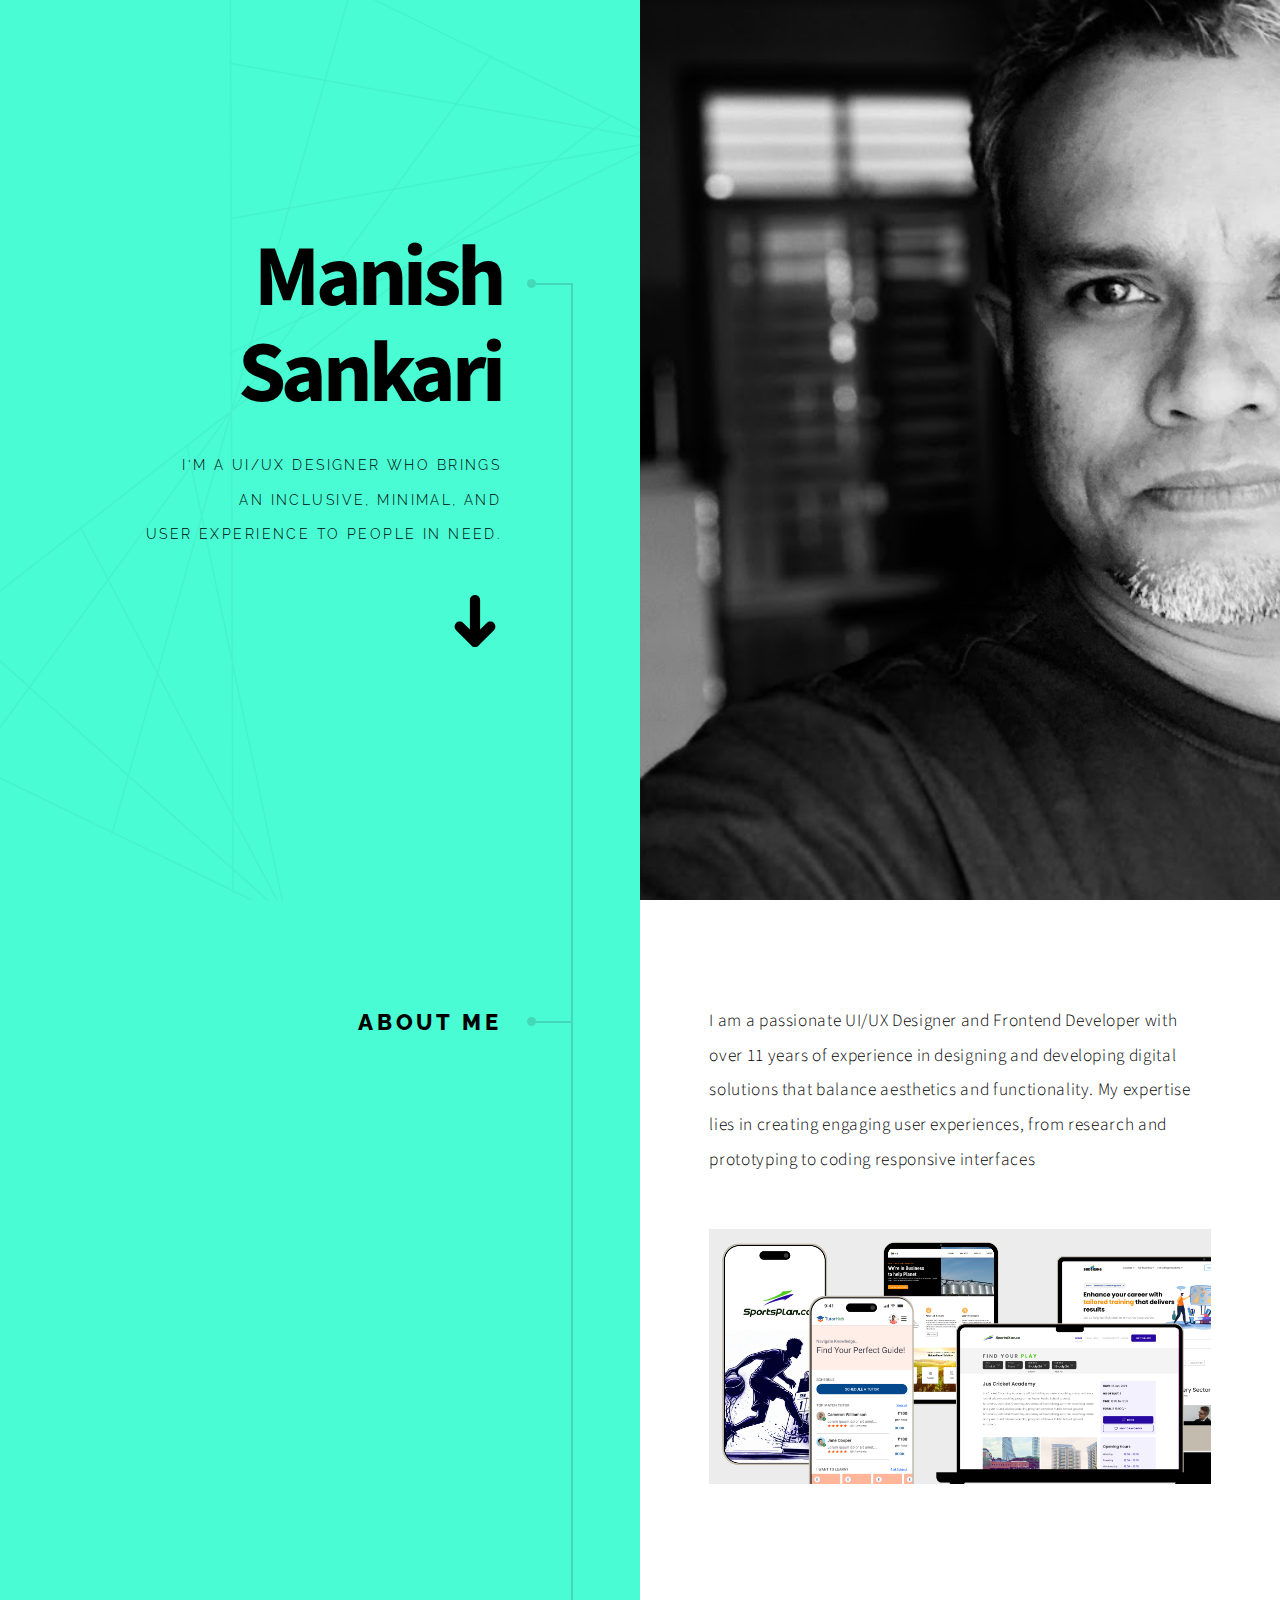
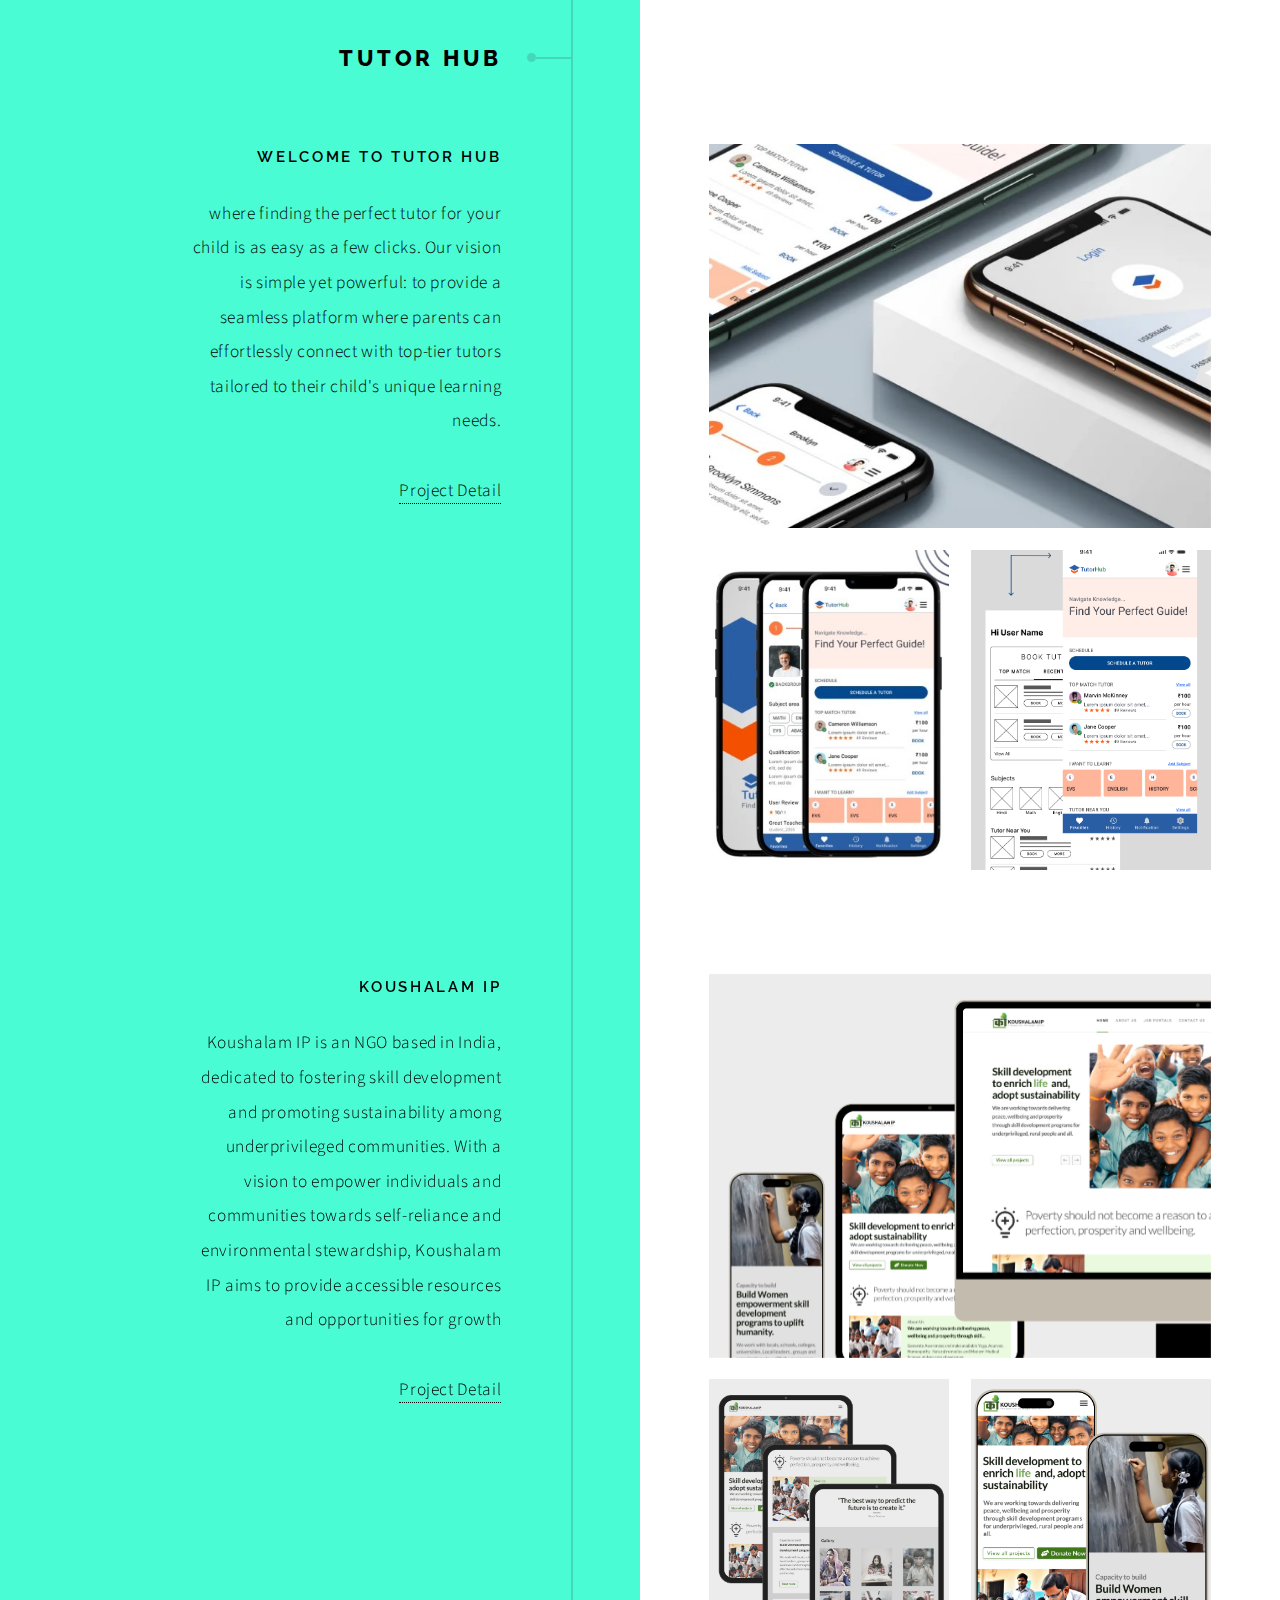
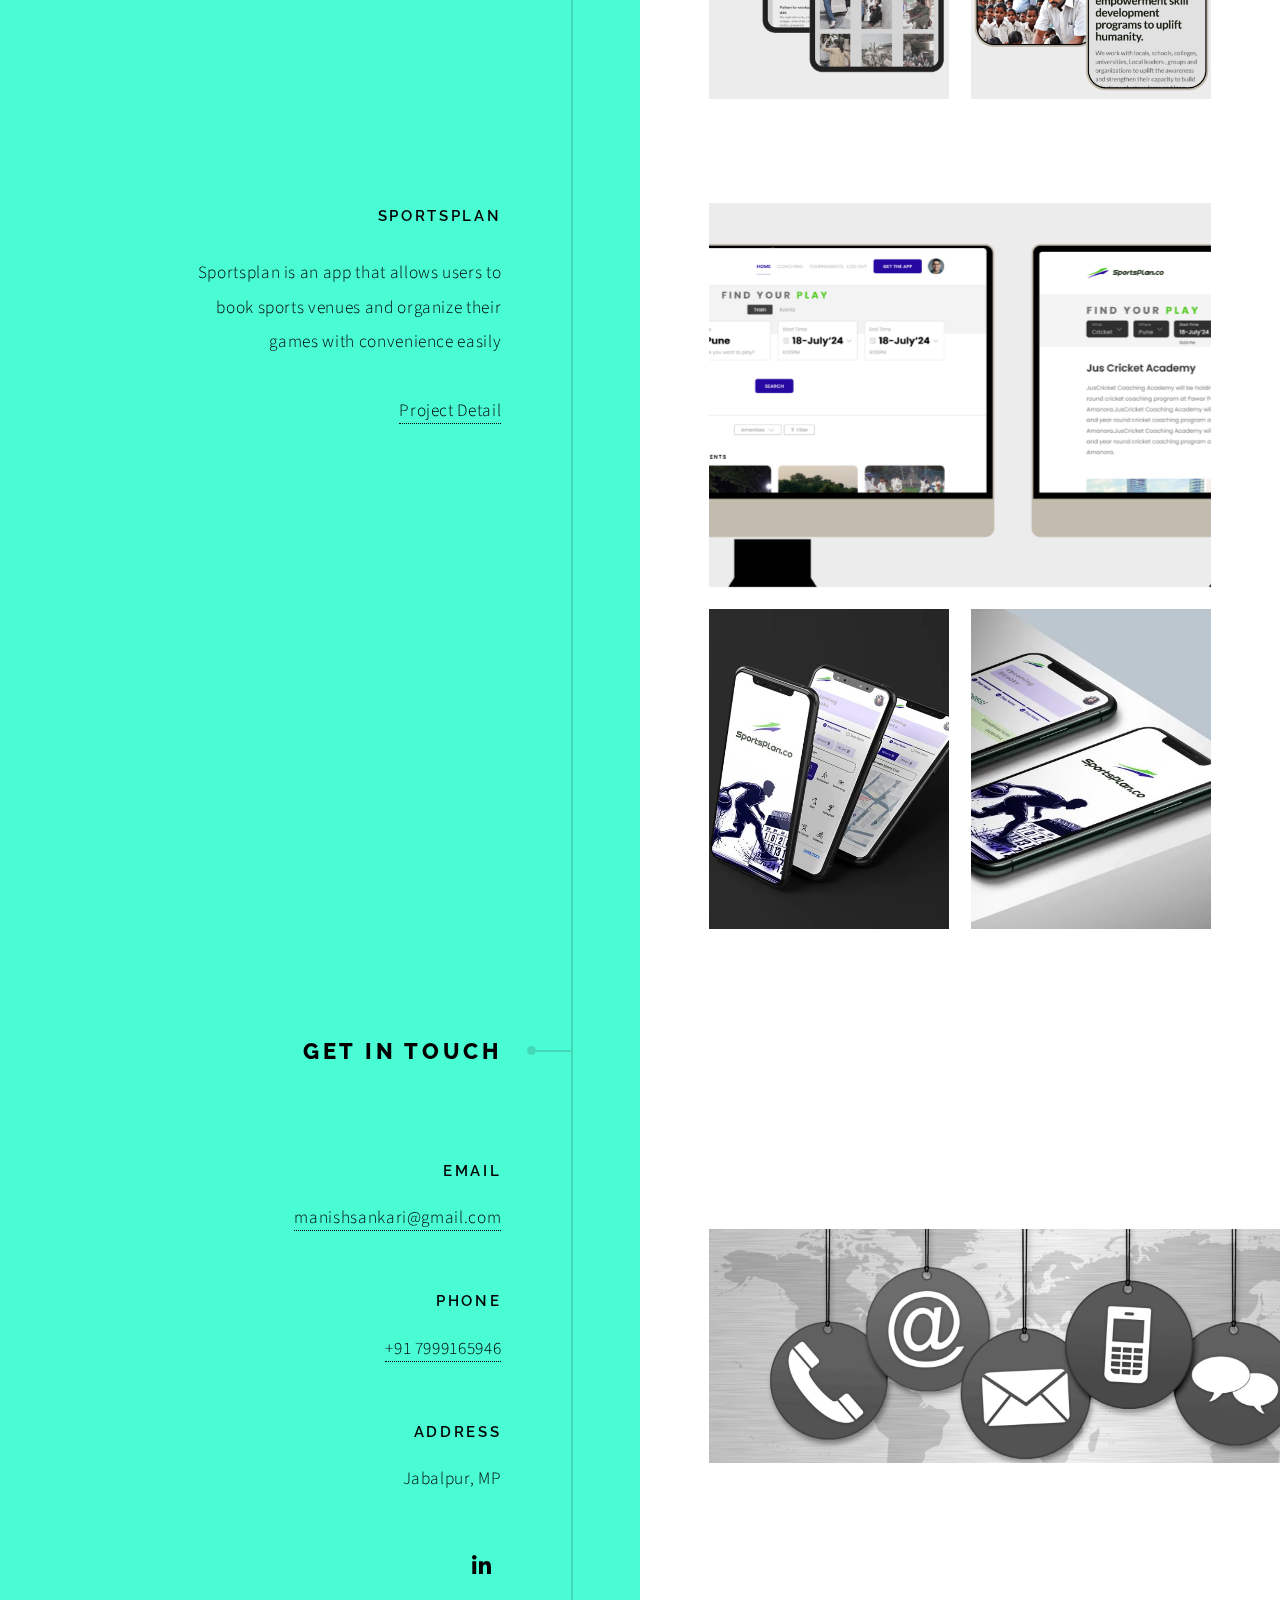
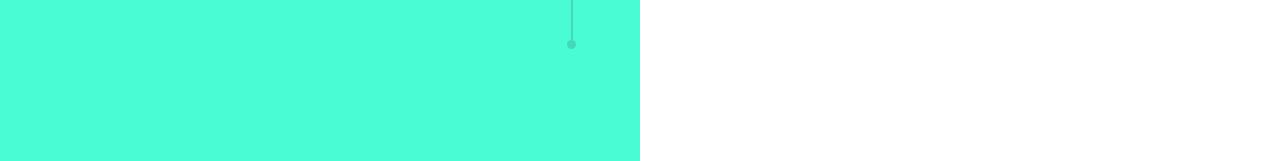
==== index.html @ cd2077fa "Stage one" ====
<!DOCTYPE HTML>
<!--
	Paradigm Shift by HTML5 UP
	html5up.net | @ajlkn
	Free for personal and commercial use under the CCA 3.0 license (html5up.net/license)
-->
<html>
	<head>
		<title>Manish Sankari Portfolio</title>
		<meta charset="utf-8" />
		<meta name="viewport" content="width=device-width, initial-scale=1, user-scalable=no" />
		<meta name="description" content="" />
		<meta name="keywords" content="" />
		<link rel="stylesheet" href="assets/css/main.css" />
	</head>
	<body class="is-preload">

		<!-- Wrapper -->
			<div id="wrapper">

				<!-- Intro -->
					<section class="intro">
						<header>
							<h1>Manish Sankari</h1>
							<p>I'm a UI/UX Designer who brings <br>an inclusive, minimal, and <br> user 
								experience to people in need.</p>
							<ul class="actions">
								<li><a href="#first" class="arrow scrolly"><span class="label">Next</span></a></li>
							</ul>
						</header>
						<div class="content">
							<span class="image fill" data-position="center"><img src="images/pic01.jpg" alt="" /></span>
						</div>
					</section>

				<!-- Section -->
					<section id="first">
						<header>
							<h2>About Me</h2>
						</header>
						<div class="content">
							<p>
								I am a passionate UI/UX Designer and Frontend Developer with over 11 years of experience in designing and developing digital solutions that balance aesthetics and functionality. My expertise lies in creating engaging user experiences, from research and prototyping to coding responsive interfaces
							</p>
							<span class="image main"><img src="images/home.png" alt="" /></span>
						</div>
					</section>

				<!-- Section -->
				<section>
					<header>
						<h2>Tutor Hub</h2>
					</header>
					<div class="content">
			
						<!-- Section -->
							<section>
								<header>
									<h3>Welcome to Tutor Hub</h3>
									<p>
										where finding the perfect tutor for your child is as easy as a few clicks. Our vision is simple yet powerful: to provide a seamless platform where parents can effortlessly connect with top-tier tutors tailored to their child's unique learning needs.
									</p>
									<p> <a href="https://manishsankari.notion.site/Tutor-Hub-UI-UX-Case-Study-0311edca2e5d4065aa813f267af54b06" target="_blank">Project Detail</a></p>

								</header>
								<div class="content">
									<div class="gallery">
										<a href="images/gallery/fulls/01.jpg" class="landscape"><img src="images/gallery/thumbs/01.jpg" alt="" /></a>
										<a href="images/gallery/fulls/02.jpg"><img src="images/gallery/thumbs/02.jpg" alt="" /></a>
										<a href="images/gallery/fulls/03.jpg"><img src="images/gallery/thumbs/03.jpg" alt="" /></a>
								
									</div>
								</div>
							</section>

						<!-- Section -->
							<section>
								<header>
									<h3>Koushalam IP</h3>
									<p>Koushalam IP  is an NGO based in India, dedicated to fostering skill development and promoting sustainability among underprivileged communities. With a vision to empower individuals and communities towards self-reliance and environmental stewardship, Koushalam IP  aims to provide accessible resources and opportunities for growth</p>
									<p> <a href="https://manishsankari.notion.site/Koushalam-IP-NGO-6321723da87a4c40a9722520732d21a7" target="_blank">Project Detail</a></p>
								</header>
								<div class="content">
									<div class="gallery">
										<a href="images/gallery/fulls/05.jpg" class="landscape"><img src="images/gallery/thumbs/05.jpg" alt="" /></a>
										<a href="images/gallery/fulls/06.jpg"><img src="images/gallery/thumbs/06.jpg" alt="" /></a>
										<a href="images/gallery/fulls/07.jpg"><img src="images/gallery/thumbs/07.jpg" alt="" /></a>
									</div>
								</div>
							</section>
							<section>
								<header>
									<h3>Sportsplan</h3>
									<p>Sportsplan is an app that allows users to book sports venues and organize their games with convenience easily</p>
									<p> <a href="https://manishsankari.notion.site/Spotsplan-App-web-a659febd6f764b80a7c5c88f46aee40a" target="_blank">Project Detail</a></p>
								</header>
								<div class="content">
									<div class="gallery">
										<a href="images/gallery/fulls/s1.jpg" class="landscape"><img src="images/gallery/thumbs/s1.jpg" alt="" /></a>
										<a href="images/gallery/fulls/s2.jpg"><img src="images/gallery/thumbs/s2.jpg" alt="" /></a>
										<a href="images/gallery/fulls/s3.jpg"><img src="images/gallery/thumbs/s3.jpg" alt="" /></a>
									</div>
								</div>
							</section>

				 
				 

					</div>
				</section>

 
 
				<!-- Section -->
					<section>
						<header>
							<h2>Get in touch</h2>
						</header>
						<div class="content">
									 <img class="full-img" src="images/gallery/thumbs/Get-in-touch.jpg" alt="" /> 
						</div>
						<footer>
							<ul class="items">
								<li>
									<h3>Email</h3>
									<a href="#">manishsankari@gmail.com</a>
								</li>
								<li>
									<h3>Phone</h3>
									<a href="#">+91 7999165946</a>
								</li>
								<li>
									<h3>Address</h3>
									<span>Jabalpur, MP </span>
								</li>
								<li>
								 
									<ul class="icons">

										<li><a href="https://www.linkedin.com/in/manishsankari/" class="icon brands fa-linkedin-in"><span class="label" target="_blank">LinkedIn</span></a></li>

									</ul>
								</li>
							</ul>
						</footer>
					</section>

				<!-- Copyright -->
	 

			</div>

		<!-- Scripts -->
			<script src="assets/js/jquery.min.js"></script>
			<script src="assets/js/jquery.scrolly.min.js"></script>
			<script src="assets/js/browser.min.js"></script>
			<script src="assets/js/breakpoints.min.js"></script>
			<script src="assets/js/util.js"></script>
			<script src="assets/js/main.js"></script>

	</body>
</html>
---- assets/css/main.css ----
@import url(fontawesome-all.min.css);
@import url("https://fonts.googleapis.com/css?family=Source+Sans+Pro:300,600,700,300i,600i,700i|Raleway:600,800");

/*
	Paradigm Shift by HTML5 UP
	html5up.net | @ajlkn
	Free for personal and commercial use under the CCA 3.0 license (html5up.net/license)
*/

html, body, div, span, applet, object,
iframe, h1, h2, h3, h4, h5, h6, p, blockquote,
pre, a, abbr, acronym, address, big, cite,
code, del, dfn, em, img, ins, kbd, q, s, samp,
small, strike, strong, sub, sup, tt, var, b,
u, i, center, dl, dt, dd, ol, ul, li, fieldset,
form, label, legend, table, caption, tbody,
tfoot, thead, tr, th, td, article, aside,
canvas, details, embed, figure, figcaption,
footer, header, hgroup, menu, nav, output, ruby,
section, summary, time, mark, audio, video {
	margin: 0;
	padding: 0;
	border: 0;
	font-size: 100%;
	font: inherit;
	vertical-align: baseline;}

article, aside, details, figcaption, figure,
footer, header, hgroup, menu, nav, section {
	display: block;}

body {
	line-height: 1;
}
.full-img{
	bottom: 160px;
	position:absolute;
	width:100%;
}
ol, ul {
	list-style: none;
}

blockquote, q {
	quotes: none;
}

	blockquote:before, blockquote:after, q:before, q:after {
		content: '';
		content: none;
	}

table {
	border-collapse: collapse;
	border-spacing: 0;
}

body {
	-webkit-text-size-adjust: none;
}

mark {
	background-color: transparent;
	color: inherit;
}

input::-moz-focus-inner {
	border: 0;
	padding: 0;
}

input, select, textarea {
	-moz-appearance: none;
	-webkit-appearance: none;
	-ms-appearance: none;
	appearance: none;
}

/* Basic */

	@-ms-viewport {
		width: device-width;
	}

	body {
		-ms-overflow-style: scrollbar;
	}

	@media screen and (max-width: 480px) {

		html, body {
			min-width: 320px;
		}

	}

	html {
		box-sizing: border-box;
	}

	*, *:before, *:after {
		box-sizing: inherit;
	}

	html {
		overflow-x: hidden;
	}

	body {
		background: #ffffff;
		overflow-x: hidden;
	}

		body.is-preload *, body.is-preload *:before, body.is-preload *:after {
			-moz-animation: none !important;
			-webkit-animation: none !important;
			-ms-animation: none !important;
			animation: none !important;
			-moz-transition: none !important;
			-webkit-transition: none !important;
			-ms-transition: none !important;
			transition: none !important;
		}

/* Typography */

	html {
		font-size: 18pt;
	}

		@media screen and (max-width: 1920px) {

			html {
				font-size: 13pt;
			}

		}

		@media screen and (max-width: 1152px) {

			html {
				font-size: 14pt;
			}

		}

		@media screen and (max-width: 736px) {

			html {
				font-size: 12pt;
			}

		}

		@media screen and (max-width: 480px) {

			html {
				font-size: 11pt;
			}

		}

	body {
		background-color: #ffffff;
		color: #000000;
	}

	body, input, select, textarea {
		color: #000000;
		font-family: "Source Sans Pro", Helvetica, sans-serif;
		font-size: 1rem;
		font-weight: 300;
		letter-spacing: 0.0375em;
		line-height: 2;
	}

	a {
		-moz-transition: border-bottom-color 0.25s ease-in-out;
		-webkit-transition: border-bottom-color 0.25s ease-in-out;
		-ms-transition: border-bottom-color 0.25s ease-in-out;
		transition: border-bottom-color 0.25s ease-in-out;
		text-decoration: none;
		color: #000000;
		border-bottom: dotted 1px;
	}

		a:hover {
			text-decoration: none;
			border-bottom-color: transparent;
		}

	strong, b {
		font-weight: 600;
		color: #000000;
	}

	em, i {
		font-style: italic;
	}

	p {
		margin: 0 0 2rem 0;
	}

	h1, h2, h3, h4, h5, h6 {
		color: #000000;
		font-family: "Raleway", Helvetica, sans-serif;
		font-weight: 600;
		letter-spacing: 0.175em;
		line-height: 1.75;
		margin: 0 0 1.5rem 0;
		text-transform: uppercase;
	}

		h1 a, h2 a, h3 a, h4 a, h5 a, h6 a {
			color: inherit;
			text-decoration: none;
		}

	h1 {
		font-family: "Source Sans Pro", Helvetica, sans-serif;
		font-size: 5rem;
		font-weight: 700;
		letter-spacing: -0.05em;
		line-height: 1.1;
		margin: 0 0 1.5rem 0;
		text-transform: none;
	}

	h2 {
		font-size: 1.25rem;
		font-weight: 800;
		margin: 0 0 2rem 0;
	}

	h3 {
		font-size: 0.875rem;
	}

	h4 {
		font-size: 0.875rem;
	}

	h5 {
		font-size: 0.75rem;
	}

	h6 {
		font-size: 0.625rem;
	}

	@media screen and (max-width: 736px) {

		h1 {
			font-size: 4.5rem;
			line-height: 1.1;
		}

		h2 {
			font-size: 1.25rem;
			line-height: 1.7;
		}

		h3 {
			font-size: 0.9rem;
		}

		h4 {
			font-size: 0.75rem;
		}

		h5 {
			font-size: 0.675rem;
		}

	}

	@media screen and (max-width: 360px) {

		h1 {
			font-size: 3.75rem;
		}

		h2 {
			font-size: 1.125rem;
		}

		h3 {
			font-size: 0.8rem;
		}

		h4 {
			font-size: 0.675rem;
		}

		h5 {
			font-size: 0.675rem;
		}

	}

	sub {
		font-size: 0.8rem;
		position: relative;
		top: 0.5rem;
	}

	sup {
		font-size: 0.8rem;
		position: relative;
		top: -0.5rem;
	}

	blockquote {
		border-left: solid 0.5rem rgba(144, 144, 144, 0.25);
		font-style: italic;
		margin: 0 0 2rem 0;
		padding: 1rem 0 1rem 2rem;
	}

	code {
		background: rgba(144, 144, 144, 0.1);
		border-radius: 0.325rem;
		font-family: "Courier New", monospace;
		font-size: 0.9rem;
		margin: 0 0.25rem;
		padding: 0.25rem 0.65rem;
	}

	pre {
		-webkit-overflow-scrolling: touch;
		font-family: "Courier New", monospace;
		font-size: 0.9rem;
		margin: 0 0 2rem 0;
		width: 100%;
	}

		pre code {
			display: block;
			line-height: 1.75;
			padding: 1rem 1.5rem;
			overflow-x: auto;
		}

	hr {
		border: 0;
		border-bottom: solid 2px rgba(144, 144, 144, 0.25);
		margin: 3rem 0;
	}

		hr.major {
			margin: 5rem 0;
		}

		@media screen and (max-width: 736px) {

			hr.major {
				margin: 3rem 0;
			}

		}

/* Row */

	.row {
		display: flex;
		flex-wrap: wrap;
		box-sizing: border-box;
		align-items: stretch;
	}

		.row > * {
			box-sizing: border-box;
		}

		.row.gtr-uniform > * > :last-child {
			margin-bottom: 0;
		}

		.row.aln-left {
			justify-content: flex-start;
		}

		.row.aln-center {
			justify-content: center;
		}

		.row.aln-right {
			justify-content: flex-end;
		}

		.row.aln-top {
			align-items: flex-start;
		}

		.row.aln-middle {
			align-items: center;
		}

		.row.aln-bottom {
			align-items: flex-end;
		}

		.row > .imp {
			order: -1;
		}

		.row > .col-1 {
			width: 8.33333%;
		}

		.row > .off-1 {
			margin-left: 8.33333%;
		}

		.row > .col-2 {
			width: 16.66667%;
		}

		.row > .off-2 {
			margin-left: 16.66667%;
		}

		.row > .col-3 {
			width: 25%;
		}

		.row > .off-3 {
			margin-left: 25%;
		}

		.row > .col-4 {
			width: 33.33333%;
		}

		.row > .off-4 {
			margin-left: 33.33333%;
		}

		.row > .col-5 {
			width: 41.66667%;
		}

		.row > .off-5 {
			margin-left: 41.66667%;
		}

		.row > .col-6 {
			width: 50%;
		}

		.row > .off-6 {
			margin-left: 50%;
		}

		.row > .col-7 {
			width: 58.33333%;
		}

		.row > .off-7 {
			margin-left: 58.33333%;
		}

		.row > .col-8 {
			width: 66.66667%;
		}

		.row > .off-8 {
			margin-left: 66.66667%;
		}

		.row > .col-9 {
			width: 75%;
		}

		.row > .off-9 {
			margin-left: 75%;
		}

		.row > .col-10 {
			width: 83.33333%;
		}

		.row > .off-10 {
			margin-left: 83.33333%;
		}

		.row > .col-11 {
			width: 91.66667%;
		}

		.row > .off-11 {
			margin-left: 91.66667%;
		}

		.row > .col-12 {
			width: 100%;
		}

		.row > .off-12 {
			margin-left: 100%;
		}

		.row.gtr-0 {
			margin-top: 0;
			margin-left: 0rem;
		}

			.row.gtr-0 > * {
				padding: 0 0 0 0rem;
			}

			.row.gtr-0.gtr-uniform {
				margin-top: 0rem;
			}

				.row.gtr-0.gtr-uniform > * {
					padding-top: 0rem;
				}

		.row.gtr-25 {
			margin-top: 0;
			margin-left: -0.5rem;
		}

			.row.gtr-25 > * {
				padding: 0 0 0 0.5rem;
			}

			.row.gtr-25.gtr-uniform {
				margin-top: -0.5rem;
			}

				.row.gtr-25.gtr-uniform > * {
					padding-top: 0.5rem;
				}

		.row.gtr-50 {
			margin-top: 0;
			margin-left: -1rem;
		}

			.row.gtr-50 > * {
				padding: 0 0 0 1rem;
			}

			.row.gtr-50.gtr-uniform {
				margin-top: -1rem;
			}

				.row.gtr-50.gtr-uniform > * {
					padding-top: 1rem;
				}

		.row {
			margin-top: 0;
			margin-left: -2rem;
		}

			.row > * {
				padding: 0 0 0 2rem;
			}

			.row.gtr-uniform {
				margin-top: -2rem;
			}

				.row.gtr-uniform > * {
					padding-top: 2rem;
				}

		.row.gtr-150 {
			margin-top: 0;
			margin-left: -3rem;
		}

			.row.gtr-150 > * {
				padding: 0 0 0 3rem;
			}

			.row.gtr-150.gtr-uniform {
				margin-top: -3rem;
			}

				.row.gtr-150.gtr-uniform > * {
					padding-top: 3rem;
				}

		.row.gtr-200 {
			margin-top: 0;
			margin-left: -4rem;
		}

			.row.gtr-200 > * {
				padding: 0 0 0 4rem;
			}

			.row.gtr-200.gtr-uniform {
				margin-top: -4rem;
			}

				.row.gtr-200.gtr-uniform > * {
					padding-top: 4rem;
				}

		@media screen and (max-width: 1920px) {

			.row {
				display: flex;
				flex-wrap: wrap;
				box-sizing: border-box;
				align-items: stretch;
			}

				.row > * {
					box-sizing: border-box;
				}

				.row.gtr-uniform > * > :last-child {
					margin-bottom: 0;
				}

				.row.aln-left {
					justify-content: flex-start;
				}

				.row.aln-center {
					justify-content: center;
				}

				.row.aln-right {
					justify-content: flex-end;
				}

				.row.aln-top {
					align-items: flex-start;
				}

				.row.aln-middle {
					align-items: center;
				}

				.row.aln-bottom {
					align-items: flex-end;
				}

				.row > .imp-xlarge {
					order: -1;
				}

				.row > .col-1-xlarge {
					width: 8.33333%;
				}

				.row > .off-1-xlarge {
					margin-left: 8.33333%;
				}

				.row > .col-2-xlarge {
					width: 16.66667%;
				}

				.row > .off-2-xlarge {
					margin-left: 16.66667%;
				}

				.row > .col-3-xlarge {
					width: 25%;
				}

				.row > .off-3-xlarge {
					margin-left: 25%;
				}

				.row > .col-4-xlarge {
					width: 33.33333%;
				}

				.row > .off-4-xlarge {
					margin-left: 33.33333%;
				}

				.row > .col-5-xlarge {
					width: 41.66667%;
				}

				.row > .off-5-xlarge {
					margin-left: 41.66667%;
				}

				.row > .col-6-xlarge {
					width: 50%;
				}

				.row > .off-6-xlarge {
					margin-left: 50%;
				}

				.row > .col-7-xlarge {
					width: 58.33333%;
				}

				.row > .off-7-xlarge {
					margin-left: 58.33333%;
				}

				.row > .col-8-xlarge {
					width: 66.66667%;
				}

				.row > .off-8-xlarge {
					margin-left: 66.66667%;
				}

				.row > .col-9-xlarge {
					width: 75%;
				}

				.row > .off-9-xlarge {
					margin-left: 75%;
				}

				.row > .col-10-xlarge {
					width: 83.33333%;
				}

				.row > .off-10-xlarge {
					margin-left: 83.33333%;
				}

				.row > .col-11-xlarge {
					width: 91.66667%;
				}

				.row > .off-11-xlarge {
					margin-left: 91.66667%;
				}

				.row > .col-12-xlarge {
					width: 100%;
				}

				.row > .off-12-xlarge {
					margin-left: 100%;
				}

				.row.gtr-0 {
					margin-top: 0;
					margin-left: 0rem;
				}

					.row.gtr-0 > * {
						padding: 0 0 0 0rem;
					}

					.row.gtr-0.gtr-uniform {
						margin-top: 0rem;
					}

						.row.gtr-0.gtr-uniform > * {
							padding-top: 0rem;
						}

				.row.gtr-25 {
					margin-top: 0;
					margin-left: -0.5rem;
				}

					.row.gtr-25 > * {
						padding: 0 0 0 0.5rem;
					}

					.row.gtr-25.gtr-uniform {
						margin-top: -0.5rem;
					}

						.row.gtr-25.gtr-uniform > * {
							padding-top: 0.5rem;
						}

				.row.gtr-50 {
					margin-top: 0;
					margin-left: -1rem;
				}

					.row.gtr-50 > * {
						padding: 0 0 0 1rem;
					}

					.row.gtr-50.gtr-uniform {
						margin-top: -1rem;
					}

						.row.gtr-50.gtr-uniform > * {
							padding-top: 1rem;
						}

				.row {
					margin-top: 0;
					margin-left: -2rem;
				}

					.row > * {
						padding: 0 0 0 2rem;
					}

					.row.gtr-uniform {
						margin-top: -2rem;
					}

						.row.gtr-uniform > * {
							padding-top: 2rem;
						}

				.row.gtr-150 {
					margin-top: 0;
					margin-left: -3rem;
				}

					.row.gtr-150 > * {
						padding: 0 0 0 3rem;
					}

					.row.gtr-150.gtr-uniform {
						margin-top: -3rem;
					}

						.row.gtr-150.gtr-uniform > * {
							padding-top: 3rem;
						}

				.row.gtr-200 {
					margin-top: 0;
					margin-left: -4rem;
				}

					.row.gtr-200 > * {
						padding: 0 0 0 4rem;
					}

					.row.gtr-200.gtr-uniform {
						margin-top: -4rem;
					}

						.row.gtr-200.gtr-uniform > * {
							padding-top: 4rem;
						}

		}

		@media screen and (max-width: 1280px) {

			.row {
				display: flex;
				flex-wrap: wrap;
				box-sizing: border-box;
				align-items: stretch;
			}

				.row > * {
					box-sizing: border-box;
				}

				.row.gtr-uniform > * > :last-child {
					margin-bottom: 0;
				}

				.row.aln-left {
					justify-content: flex-start;
				}

				.row.aln-center {
					justify-content: center;
				}

				.row.aln-right {
					justify-content: flex-end;
				}

				.row.aln-top {
					align-items: flex-start;
				}

				.row.aln-middle {
					align-items: center;
				}

				.row.aln-bottom {
					align-items: flex-end;
				}

				.row > .imp-large {
					order: -1;
				}

				.row > .col-1-large {
					width: 8.33333%;
				}

				.row > .off-1-large {
					margin-left: 8.33333%;
				}

				.row > .col-2-large {
					width: 16.66667%;
				}

				.row > .off-2-large {
					margin-left: 16.66667%;
				}

				.row > .col-3-large {
					width: 25%;
				}

				.row > .off-3-large {
					margin-left: 25%;
				}

				.row > .col-4-large {
					width: 33.33333%;
				}

				.row > .off-4-large {
					margin-left: 33.33333%;
				}

				.row > .col-5-large {
					width: 41.66667%;
				}

				.row > .off-5-large {
					margin-left: 41.66667%;
				}

				.row > .col-6-large {
					width: 50%;
				}

				.row > .off-6-large {
					margin-left: 50%;
				}

				.row > .col-7-large {
					width: 58.33333%;
				}

				.row > .off-7-large {
					margin-left: 58.33333%;
				}

				.row > .col-8-large {
					width: 66.66667%;
				}

				.row > .off-8-large {
					margin-left: 66.66667%;
				}

				.row > .col-9-large {
					width: 75%;
				}

				.row > .off-9-large {
					margin-left: 75%;
				}

				.row > .col-10-large {
					width: 83.33333%;
				}

				.row > .off-10-large {
					margin-left: 83.33333%;
				}

				.row > .col-11-large {
					width: 91.66667%;
				}

				.row > .off-11-large {
					margin-left: 91.66667%;
				}

				.row > .col-12-large {
					width: 100%;
				}

				.row > .off-12-large {
					margin-left: 100%;
				}

				.row.gtr-0 {
					margin-top: 0;
					margin-left: 0rem;
				}

					.row.gtr-0 > * {
						padding: 0 0 0 0rem;
					}

					.row.gtr-0.gtr-uniform {
						margin-top: 0rem;
					}

						.row.gtr-0.gtr-uniform > * {
							padding-top: 0rem;
						}

				.row.gtr-25 {
					margin-top: 0;
					margin-left: -0.375rem;
				}

					.row.gtr-25 > * {
						padding: 0 0 0 0.375rem;
					}

					.row.gtr-25.gtr-uniform {
						margin-top: -0.375rem;
					}

						.row.gtr-25.gtr-uniform > * {
							padding-top: 0.375rem;
						}

				.row.gtr-50 {
					margin-top: 0;
					margin-left: -0.75rem;
				}

					.row.gtr-50 > * {
						padding: 0 0 0 0.75rem;
					}

					.row.gtr-50.gtr-uniform {
						margin-top: -0.75rem;
					}

						.row.gtr-50.gtr-uniform > * {
							padding-top: 0.75rem;
						}

				.row {
					margin-top: 0;
					margin-left: -1.5rem;
				}

					.row > * {
						padding: 0 0 0 1.5rem;
					}

					.row.gtr-uniform {
						margin-top: -1.5rem;
					}

						.row.gtr-uniform > * {
							padding-top: 1.5rem;
						}

				.row.gtr-150 {
					margin-top: 0;
					margin-left: -2.25rem;
				}

					.row.gtr-150 > * {
						padding: 0 0 0 2.25rem;
					}

					.row.gtr-150.gtr-uniform {
						margin-top: -2.25rem;
					}

						.row.gtr-150.gtr-uniform > * {
							padding-top: 2.25rem;
						}

				.row.gtr-200 {
					margin-top: 0;
					margin-left: -3rem;
				}

					.row.gtr-200 > * {
						padding: 0 0 0 3rem;
					}

					.row.gtr-200.gtr-uniform {
						margin-top: -3rem;
					}

						.row.gtr-200.gtr-uniform > * {
							padding-top: 3rem;
						}

		}

		@media screen and (max-width: 1152px) {

			.row {
				display: flex;
				flex-wrap: wrap;
				box-sizing: border-box;
				align-items: stretch;
			}

				.row > * {
					box-sizing: border-box;
				}

				.row.gtr-uniform > * > :last-child {
					margin-bottom: 0;
				}

				.row.aln-left {
					justify-content: flex-start;
				}

				.row.aln-center {
					justify-content: center;
				}

				.row.aln-right {
					justify-content: flex-end;
				}

				.row.aln-top {
					align-items: flex-start;
				}

				.row.aln-middle {
					align-items: center;
				}

				.row.aln-bottom {
					align-items: flex-end;
				}

				.row > .imp-medium {
					order: -1;
				}

				.row > .col-1-medium {
					width: 8.33333%;
				}

				.row > .off-1-medium {
					margin-left: 8.33333%;
				}

				.row > .col-2-medium {
					width: 16.66667%;
				}

				.row > .off-2-medium {
					margin-left: 16.66667%;
				}

				.row > .col-3-medium {
					width: 25%;
				}

				.row > .off-3-medium {
					margin-left: 25%;
				}

				.row > .col-4-medium {
					width: 33.33333%;
				}

				.row > .off-4-medium {
					margin-left: 33.33333%;
				}

				.row > .col-5-medium {
					width: 41.66667%;
				}

				.row > .off-5-medium {
					margin-left: 41.66667%;
				}

				.row > .col-6-medium {
					width: 50%;
				}

				.row > .off-6-medium {
					margin-left: 50%;
				}

				.row > .col-7-medium {
					width: 58.33333%;
				}

				.row > .off-7-medium {
					margin-left: 58.33333%;
				}

				.row > .col-8-medium {
					width: 66.66667%;
				}

				.row > .off-8-medium {
					margin-left: 66.66667%;
				}

				.row > .col-9-medium {
					width: 75%;
				}

				.row > .off-9-medium {
					margin-left: 75%;
				}

				.row > .col-10-medium {
					width: 83.33333%;
				}

				.row > .off-10-medium {
					margin-left: 83.33333%;
				}

				.row > .col-11-medium {
					width: 91.66667%;
				}

				.row > .off-11-medium {
					margin-left: 91.66667%;
				}

				.row > .col-12-medium {
					width: 100%;
				}

				.row > .off-12-medium {
					margin-left: 100%;
				}

				.row.gtr-0 {
					margin-top: 0;
					margin-left: 0rem;
				}

					.row.gtr-0 > * {
						padding: 0 0 0 0rem;
					}

					.row.gtr-0.gtr-uniform {
						margin-top: 0rem;
					}

						.row.gtr-0.gtr-uniform > * {
							padding-top: 0rem;
						}

				.row.gtr-25 {
					margin-top: 0;
					margin-left: -0.375rem;
				}

					.row.gtr-25 > * {
						padding: 0 0 0 0.375rem;
					}

					.row.gtr-25.gtr-uniform {
						margin-top: -0.375rem;
					}

						.row.gtr-25.gtr-uniform > * {
							padding-top: 0.375rem;
						}

				.row.gtr-50 {
					margin-top: 0;
					margin-left: -0.75rem;
				}

					.row.gtr-50 > * {
						padding: 0 0 0 0.75rem;
					}

					.row.gtr-50.gtr-uniform {
						margin-top: -0.75rem;
					}

						.row.gtr-50.gtr-uniform > * {
							padding-top: 0.75rem;
						}

				.row {
					margin-top: 0;
					margin-left: -1.5rem;
				}

					.row > * {
						padding: 0 0 0 1.5rem;
					}

					.row.gtr-uniform {
						margin-top: -1.5rem;
					}

						.row.gtr-uniform > * {
							padding-top: 1.5rem;
						}

				.row.gtr-150 {
					margin-top: 0;
					margin-left: -2.25rem;
				}

					.row.gtr-150 > * {
						padding: 0 0 0 2.25rem;
					}

					.row.gtr-150.gtr-uniform {
						margin-top: -2.25rem;
					}

						.row.gtr-150.gtr-uniform > * {
							padding-top: 2.25rem;
						}

				.row.gtr-200 {
					margin-top: 0;
					margin-left: -3rem;
				}

					.row.gtr-200 > * {
						padding: 0 0 0 3rem;
					}

					.row.gtr-200.gtr-uniform {
						margin-top: -3rem;
					}

						.row.gtr-200.gtr-uniform > * {
							padding-top: 3rem;
						}

		}

		@media screen and (max-width: 736px) {

			.row {
				display: flex;
				flex-wrap: wrap;
				box-sizing: border-box;
				align-items: stretch;
			}

				.row > * {
					box-sizing: border-box;
				}

				.row.gtr-uniform > * > :last-child {
					margin-bottom: 0;
				}

				.row.aln-left {
					justify-content: flex-start;
				}

				.row.aln-center {
					justify-content: center;
				}

				.row.aln-right {
					justify-content: flex-end;
				}

				.row.aln-top {
					align-items: flex-start;
				}

				.row.aln-middle {
					align-items: center;
				}

				.row.aln-bottom {
					align-items: flex-end;
				}

				.row > .imp-small {
					order: -1;
				}

				.row > .col-1-small {
					width: 8.33333%;
				}

				.row > .off-1-small {
					margin-left: 8.33333%;
				}

				.row > .col-2-small {
					width: 16.66667%;
				}

				.row > .off-2-small {
					margin-left: 16.66667%;
				}

				.row > .col-3-small {
					width: 25%;
				}

				.row > .off-3-small {
					margin-left: 25%;
				}

				.row > .col-4-small {
					width: 33.33333%;
				}

				.row > .off-4-small {
					margin-left: 33.33333%;
				}

				.row > .col-5-small {
					width: 41.66667%;
				}

				.row > .off-5-small {
					margin-left: 41.66667%;
				}

				.row > .col-6-small {
					width: 50%;
				}

				.row > .off-6-small {
					margin-left: 50%;
				}

				.row > .col-7-small {
					width: 58.33333%;
				}

				.row > .off-7-small {
					margin-left: 58.33333%;
				}

				.row > .col-8-small {
					width: 66.66667%;
				}

				.row > .off-8-small {
					margin-left: 66.66667%;
				}

				.row > .col-9-small {
					width: 75%;
				}

				.row > .off-9-small {
					margin-left: 75%;
				}

				.row > .col-10-small {
					width: 83.33333%;
				}

				.row > .off-10-small {
					margin-left: 83.33333%;
				}

				.row > .col-11-small {
					width: 91.66667%;
				}

				.row > .off-11-small {
					margin-left: 91.66667%;
				}

				.row > .col-12-small {
					width: 100%;
				}

				.row > .off-12-small {
					margin-left: 100%;
				}

				.row.gtr-0 {
					margin-top: 0;
					margin-left: 0rem;
				}

					.row.gtr-0 > * {
						padding: 0 0 0 0rem;
					}

					.row.gtr-0.gtr-uniform {
						margin-top: 0rem;
					}

						.row.gtr-0.gtr-uniform > * {
							padding-top: 0rem;
						}

				.row.gtr-25 {
					margin-top: 0;
					margin-left: -0.3125rem;
				}

					.row.gtr-25 > * {
						padding: 0 0 0 0.3125rem;
					}

					.row.gtr-25.gtr-uniform {
						margin-top: -0.3125rem;
					}

						.row.gtr-25.gtr-uniform > * {
							padding-top: 0.3125rem;
						}

				.row.gtr-50 {
					margin-top: 0;
					margin-left: -0.625rem;
				}

					.row.gtr-50 > * {
						padding: 0 0 0 0.625rem;
					}

					.row.gtr-50.gtr-uniform {
						margin-top: -0.625rem;
					}

						.row.gtr-50.gtr-uniform > * {
							padding-top: 0.625rem;
						}

				.row {
					margin-top: 0;
					margin-left: -1.25rem;
				}

					.row > * {
						padding: 0 0 0 1.25rem;
					}

					.row.gtr-uniform {
						margin-top: -1.25rem;
					}

						.row.gtr-uniform > * {
							padding-top: 1.25rem;
						}

				.row.gtr-150 {
					margin-top: 0;
					margin-left: -1.875rem;
				}

					.row.gtr-150 > * {
						padding: 0 0 0 1.875rem;
					}

					.row.gtr-150.gtr-uniform {
						margin-top: -1.875rem;
					}

						.row.gtr-150.gtr-uniform > * {
							padding-top: 1.875rem;
						}

				.row.gtr-200 {
					margin-top: 0;
					margin-left: -2.5rem;
				}

					.row.gtr-200 > * {
						padding: 0 0 0 2.5rem;
					}

					.row.gtr-200.gtr-uniform {
						margin-top: -2.5rem;
					}

						.row.gtr-200.gtr-uniform > * {
							padding-top: 2.5rem;
						}

		}

		@media screen and (max-width: 480px) {

			.row {
				display: flex;
				flex-wrap: wrap;
				box-sizing: border-box;
				align-items: stretch;
			}

				.row > * {
					box-sizing: border-box;
				}

				.row.gtr-uniform > * > :last-child {
					margin-bottom: 0;
				}

				.row.aln-left {
					justify-content: flex-start;
				}

				.row.aln-center {
					justify-content: center;
				}

				.row.aln-right {
					justify-content: flex-end;
				}

				.row.aln-top {
					align-items: flex-start;
				}

				.row.aln-middle {
					align-items: center;
				}

				.row.aln-bottom {
					align-items: flex-end;
				}

				.row > .imp-xsmall {
					order: -1;
				}

				.row > .col-1-xsmall {
					width: 8.33333%;
				}

				.row > .off-1-xsmall {
					margin-left: 8.33333%;
				}

				.row > .col-2-xsmall {
					width: 16.66667%;
				}

				.row > .off-2-xsmall {
					margin-left: 16.66667%;
				}

				.row > .col-3-xsmall {
					width: 25%;
				}

				.row > .off-3-xsmall {
					margin-left: 25%;
				}

				.row > .col-4-xsmall {
					width: 33.33333%;
				}

				.row > .off-4-xsmall {
					margin-left: 33.33333%;
				}

				.row > .col-5-xsmall {
					width: 41.66667%;
				}

				.row > .off-5-xsmall {
					margin-left: 41.66667%;
				}

				.row > .col-6-xsmall {
					width: 50%;
				}

				.row > .off-6-xsmall {
					margin-left: 50%;
				}

				.row > .col-7-xsmall {
					width: 58.33333%;
				}

				.row > .off-7-xsmall {
					margin-left: 58.33333%;
				}

				.row > .col-8-xsmall {
					width: 66.66667%;
				}

				.row > .off-8-xsmall {
					margin-left: 66.66667%;
				}

				.row > .col-9-xsmall {
					width: 75%;
				}

				.row > .off-9-xsmall {
					margin-left: 75%;
				}

				.row > .col-10-xsmall {
					width: 83.33333%;
				}

				.row > .off-10-xsmall {
					margin-left: 83.33333%;
				}

				.row > .col-11-xsmall {
					width: 91.66667%;
				}

				.row > .off-11-xsmall {
					margin-left: 91.66667%;
				}

				.row > .col-12-xsmall {
					width: 100%;
				}

				.row > .off-12-xsmall {
					margin-left: 100%;
				}

				.row.gtr-0 {
					margin-top: 0;
					margin-left: 0rem;
				}

					.row.gtr-0 > * {
						padding: 0 0 0 0rem;
					}

					.row.gtr-0.gtr-uniform {
						margin-top: 0rem;
					}

						.row.gtr-0.gtr-uniform > * {
							padding-top: 0rem;
						}

				.row.gtr-25 {
					margin-top: 0;
					margin-left: -0.3125rem;
				}

					.row.gtr-25 > * {
						padding: 0 0 0 0.3125rem;
					}

					.row.gtr-25.gtr-uniform {
						margin-top: -0.3125rem;
					}

						.row.gtr-25.gtr-uniform > * {
							padding-top: 0.3125rem;
						}

				.row.gtr-50 {
					margin-top: 0;
					margin-left: -0.625rem;
				}

					.row.gtr-50 > * {
						padding: 0 0 0 0.625rem;
					}

					.row.gtr-50.gtr-uniform {
						margin-top: -0.625rem;
					}

						.row.gtr-50.gtr-uniform > * {
							padding-top: 0.625rem;
						}

				.row {
					margin-top: 0;
					margin-left: -1.25rem;
				}

					.row > * {
						padding: 0 0 0 1.25rem;
					}

					.row.gtr-uniform {
						margin-top: -1.25rem;
					}

						.row.gtr-uniform > * {
							padding-top: 1.25rem;
						}

				.row.gtr-150 {
					margin-top: 0;
					margin-left: -1.875rem;
				}

					.row.gtr-150 > * {
						padding: 0 0 0 1.875rem;
					}

					.row.gtr-150.gtr-uniform {
						margin-top: -1.875rem;
					}

						.row.gtr-150.gtr-uniform > * {
							padding-top: 1.875rem;
						}

				.row.gtr-200 {
					margin-top: 0;
					margin-left: -2.5rem;
				}

					.row.gtr-200 > * {
						padding: 0 0 0 2.5rem;
					}

					.row.gtr-200.gtr-uniform {
						margin-top: -2.5rem;
					}

						.row.gtr-200.gtr-uniform > * {
							padding-top: 2.5rem;
						}

		}

/* Box */

	.box {
		border: solid 2px rgba(144, 144, 144, 0.25);
		border-radius: 0.325rem;
		margin-bottom: 2rem;
		padding: 1.5rem;
	}

		.box > :last-child {
			margin-bottom: 0;
		}

		.box.alt {
			border: 0;
			border-radius: 0;
			padding: 0;
		}

/* Button */

	input[type="submit"],
	input[type="reset"],
	input[type="button"],
	button,
	.button {
		-moz-appearance: none;
		-webkit-appearance: none;
		-ms-appearance: none;
		appearance: none;
		-moz-transition: background-color 0.25s ease-in-out, box-shadow 0.25s ease-in-out, color 0.25s ease-in-out;
		-webkit-transition: background-color 0.25s ease-in-out, box-shadow 0.25s ease-in-out, color 0.25s ease-in-out;
		-ms-transition: background-color 0.25s ease-in-out, box-shadow 0.25s ease-in-out, color 0.25s ease-in-out;
		transition: background-color 0.25s ease-in-out, box-shadow 0.25s ease-in-out, color 0.25s ease-in-out;
		background-color: transparent;
		border-radius: 0.325rem;
		border: 0;
		box-shadow: inset 0 0 0 2px rgba(144, 144, 144, 0.25);
		color: #000000 !important;
		cursor: pointer;
		display: inline-block;
		font-family: "Raleway", Helvetica, sans-serif;
		font-size: 0.6rem;
		font-weight: 600;
		height: 3rem;
		letter-spacing: 0.175em;
		line-height: 3rem;
		padding: 0 2rem;
		text-align: center;
		text-decoration: none;
		text-transform: uppercase;
		white-space: nowrap;
	}

		input[type="submit"]:hover,
		input[type="reset"]:hover,
		input[type="button"]:hover,
		button:hover,
		.button:hover {
			box-shadow: inset 0 0 0 2px #2ee4bb;
			color: #2ee4bb !important;
		}

		input[type="submit"]:active,
		input[type="reset"]:active,
		input[type="button"]:active,
		button:active,
		.button:active {
			background-color: rgba(73, 252, 212, 0.25);
			box-shadow: inset 0 0 0 2px #2ee4bb;
			color: #2ee4bb !important;
		}

		input[type="submit"].small,
		input[type="reset"].small,
		input[type="button"].small,
		button.small,
		.button.small {
			font-size: 0.5rem;
			height: 2.25rem;
			line-height: 2.25rem;
			padding: 0 1.25rem;
		}

		input[type="submit"].large,
		input[type="reset"].large,
		input[type="button"].large,
		button.large,
		.button.large {
			font-size: 0.7rem;
			height: 3.2625rem;
			line-height: 3.2625rem;
			padding: 0 3.25rem;
		}

		input[type="submit"].wide,
		input[type="reset"].wide,
		input[type="button"].wide,
		button.wide,
		.button.wide {
			min-width: 13rem;
		}

		input[type="submit"].icon:before,
		input[type="reset"].icon:before,
		input[type="button"].icon:before,
		button.icon:before,
		.button.icon:before {
			margin-right: 0.5rem;
		}

		input[type="submit"].fit,
		input[type="reset"].fit,
		input[type="button"].fit,
		button.fit,
		.button.fit {
			width: 100%;
		}

		input[type="submit"].disabled, input[type="submit"]:disabled,
		input[type="reset"].disabled,
		input[type="reset"]:disabled,
		input[type="button"].disabled,
		input[type="button"]:disabled,
		button.disabled,
		button:disabled,
		.button.disabled,
		.button:disabled {
			pointer-events: none;
			opacity: 0.25;
		}

		input[type="submit"].primary,
		input[type="reset"].primary,
		input[type="button"].primary,
		button.primary,
		.button.primary {
			background-color: #49fcd4;
			box-shadow: none;
			color: #000000 !important;
		}

			input[type="submit"].primary:hover,
			input[type="reset"].primary:hover,
			input[type="button"].primary:hover,
			button.primary:hover,
			.button.primary:hover {
				background-color: #93ffe7;
			}

			input[type="submit"].primary:active,
			input[type="reset"].primary:active,
			input[type="button"].primary:active,
			button.primary:active,
			.button.primary:active {
				background-color: #44f2cb;
			}

		@media screen and (max-width: 736px) {

			input[type="submit"],
			input[type="reset"],
			input[type="button"],
			button,
			.button {
				font-size: 0.7rem;
				height: 3.3rem;
				line-height: 3.3rem;
			}

				input[type="submit"].large,
				input[type="reset"].large,
				input[type="button"].large,
				button.large,
				.button.large {
					font-size: 0.8rem;
					height: 3.75rem;
					line-height: 3.75rem;
				}

				input[type="submit"].small,
				input[type="reset"].small,
				input[type="button"].small,
				button.small,
				.button.small {
					font-size: 0.6rem;
					height: 3rem;
					line-height: 3rem;
				}

		}

/* Form */

	form {
		margin: 0 0 2rem 0;
	}

		form > :last-child {
			margin-bottom: 0;
		}

		form > .fields {
			display: -moz-flex;
			display: -webkit-flex;
			display: -ms-flex;
			display: flex;
			-moz-flex-wrap: wrap;
			-webkit-flex-wrap: wrap;
			-ms-flex-wrap: wrap;
			flex-wrap: wrap;
			margin: -2rem 0 2rem -2rem;
			width: calc(100% + 4rem);
		}

			form > .fields > .field {
				-moz-flex-grow: 0;
				-webkit-flex-grow: 0;
				-ms-flex-grow: 0;
				flex-grow: 0;
				-moz-flex-shrink: 0;
				-webkit-flex-shrink: 0;
				-ms-flex-shrink: 0;
				flex-shrink: 0;
				padding: 2rem 0 0 2rem;
				width: calc(100% - 2rem);
			}

				form > .fields > .field > :last-child {
					margin-bottom: 0;
				}

				form > .fields > .field.half {
					width: calc(50% - 1rem);
				}

				form > .fields > .field.third {
					width: calc(100%/3 - 0.66667rem);
				}

				form > .fields > .field.quarter {
					width: calc(25% - 0.5rem);
				}

		@media screen and (max-width: 480px) {

			form > .fields {
				margin: -1.5rem 0 2rem -1.5rem;
				width: calc(100% + 3rem);
			}

				form > .fields > .field {
					padding: 1.5rem 0 0 1.5rem;
					width: calc(100% - 1.5rem);
				}

					form > .fields > .field.half {
						width: calc(100% - 1.5rem);
					}

					form > .fields > .field.third {
						width: calc(100% - 1.5rem);
					}

					form > .fields > .field.quarter {
						width: calc(100% - 1.5rem);
					}

		}

	input[type="text"],
	input[type="password"],
	input[type="email"],
	input[type="tel"],
	input[type="search"],
	input[type="url"],
	select,
	textarea {
		-moz-appearance: none;
		-webkit-appearance: none;
		-ms-appearance: none;
		appearance: none;
		border-radius: 0.325rem;
		border: solid 2px rgba(144, 144, 144, 0.25);
		color: inherit;
		display: block;
		outline: 0;
		padding: 0 1rem;
		text-decoration: none;
		width: 100%;
	}

		input[type="text"]:invalid,
		input[type="password"]:invalid,
		input[type="email"]:invalid,
		input[type="tel"]:invalid,
		input[type="search"]:invalid,
		input[type="url"]:invalid,
		select:invalid,
		textarea:invalid {
			box-shadow: none;
		}

		input[type="text"]:focus,
		input[type="password"]:focus,
		input[type="email"]:focus,
		input[type="tel"]:focus,
		input[type="search"]:focus,
		input[type="url"]:focus,
		select:focus,
		textarea:focus {
			border-color: #2ee4bb;
		}

	label {
		color: #000000;
		display: block;
		font-family: "Raleway", Helvetica, sans-serif;
		font-size: 0.75rem;
		font-weight: 600;
		letter-spacing: 0.175em;
		line-height: 1.75;
		margin: 0 0 1rem 0;
		text-transform: uppercase;
	}

	input[type="text"],
	input[type="password"],
	input[type="email"],
	input[type="tel"],
	input[type="search"],
	input[type="url"] {
		height: 3rem;
	}

	select {
		background-image: url("data:image/svg+xml;charset=utf8,%3Csvg xmlns='http://www.w3.org/2000/svg' width='40' height='40' preserveAspectRatio='none' viewBox='0 0 40 40'%3E%3Cpath d='M9.4,12.3l10.4,10.4l10.4-10.4c0.2-0.2,0.5-0.4,0.9-0.4c0.3,0,0.6,0.1,0.9,0.4l3.3,3.3c0.2,0.2,0.4,0.5,0.4,0.9 c0,0.4-0.1,0.6-0.4,0.9L20.7,31.9c-0.2,0.2-0.5,0.4-0.9,0.4c-0.3,0-0.6-0.1-0.9-0.4L4.3,17.3c-0.2-0.2-0.4-0.5-0.4-0.9 c0-0.4,0.1-0.6,0.4-0.9l3.3-3.3c0.2-0.2,0.5-0.4,0.9-0.4S9.1,12.1,9.4,12.3z' fill='rgba(144, 144, 144, 0.25)' /%3E%3C/svg%3E");
		background-position: calc(100% - 1rem) center;
		background-repeat: no-repeat;
		background-size: 1.25rem;
		height: 3rem;
		padding-right: 3rem;
		text-overflow: ellipsis;
	}

		select option {
			background-color: #ffffff;
			color: #000000;
		}

		select:focus::-ms-value {
			background-color: transparent;
		}

		select::-ms-expand {
			display: none;
		}

	textarea {
		padding: 0.75rem 1rem;
	}

	input[type="checkbox"],
	input[type="radio"] {
		-moz-appearance: none;
		-webkit-appearance: none;
		-ms-appearance: none;
		appearance: none;
		display: block;
		float: left;
		margin-right: -2rem;
		opacity: 0;
		width: 1rem;
		z-index: -1;
	}

		input[type="checkbox"] + label,
		input[type="radio"] + label {
			text-decoration: none;
			color: #000000;
			cursor: pointer;
			display: inline-block;
			font-family: "Source Sans Pro", Helvetica, sans-serif;
			font-size: 1rem;
			font-weight: 300;
			letter-spacing: 0.0375em;
			padding-left: 2.675rem;
			padding-right: 0.875rem;
			position: relative;
			text-transform: none;
		}

			input[type="checkbox"] + label:before,
			input[type="radio"] + label:before {
				-moz-osx-font-smoothing: grayscale;
				-webkit-font-smoothing: antialiased;
				display: inline-block;
				font-style: normal;
				font-variant: normal;
				text-rendering: auto;
				line-height: 1;
				text-transform: none !important;
				font-family: 'Font Awesome 5 Free';
				font-weight: 900;
			}

			input[type="checkbox"] + label:before,
			input[type="radio"] + label:before {
				border-radius: 0.325rem;
				border: solid 2px rgba(144, 144, 144, 0.25);
				content: '';
				display: inline-block;
				font-size: 0.8rem;
				height: 2.25rem;
				left: 0;
				line-height: 2.25rem;
				position: absolute;
				text-align: center;
				top: -0.15rem;
				width: 2.25rem;
			}

		input[type="checkbox"]:checked + label:before,
		input[type="radio"]:checked + label:before {
			content: '\f00c';
			background-color: #49fcd4;
			border-color: #49fcd4;
			color: #ffffff;
		}

		input[type="checkbox"]:focus + label:before,
		input[type="radio"]:focus + label:before {
			border-color: #49fcd4;
			box-shadow: 0 0 0 1px #49fcd4;
		}

	input[type="checkbox"] + label:before {
		border-radius: 0.325rem;
	}

	input[type="radio"] + label:before {
		border-radius: 100%;
	}

	::-webkit-input-placeholder {
		opacity: 1.0;
		color: rgba(0, 0, 0, 0.25) !important;
	}

	:-moz-placeholder {
		opacity: 1.0;
		color: rgba(0, 0, 0, 0.25) !important;
	}

	::-moz-placeholder {
		opacity: 1.0;
		color: rgba(0, 0, 0, 0.25) !important;
	}

	:-ms-input-placeholder {
		opacity: 1.0;
		color: rgba(0, 0, 0, 0.25) !important;
	}

	@media screen and (max-width: 736px) {

		label {
			font-size: 0.675rem;
		}

		input[type="checkbox"] + label,
		input[type="radio"] + label {
			font-size: 1rem;
		}

	}

	@media screen and (max-width: 360px) {

		label {
			font-size: 0.675rem;
		}

		input[type="checkbox"] + label,
		input[type="radio"] + label {
			font-size: 1rem;
		}

	}

/* Icon */

	.icon {
		text-decoration: none;
		border-bottom: none;
		position: relative;
	}

		.icon:before {
			-moz-osx-font-smoothing: grayscale;
			-webkit-font-smoothing: antialiased;
			display: inline-block;
			font-style: normal;
			font-variant: normal;
			text-rendering: auto;
			line-height: 1;
			text-transform: none !important;
			font-family: 'Font Awesome 5 Free';
			font-weight: 400;
		}

		.icon > .label {
			display: none;
		}

		.icon.solid:before {
			font-weight: 900;
		}

		.icon.brands:before {
			font-family: 'Font Awesome 5 Brands';
		}

/* Image */

	.image {
		border: 0;
		display: inline-block;
		position: relative;
	}

		.image img {
			display: block;
		}

		.image[data-position] img {
			-moz-object-fit: cover;
			-webkit-object-fit: cover;
			-ms-object-fit: cover;
			object-fit: cover;
			display: block;
			position: absolute;
			top: 0;
			left: 0;
			width: 100%;
			height: 100%;
		}

		.image[data-position="top left"] img {
			-moz-object-position: top left;
			-webkit-object-position: top left;
			-ms-object-position: top left;
			object-position: top left;
		}

		.image[data-position="top"] img {
			-moz-object-position: top;
			-webkit-object-position: top;
			-ms-object-position: top;
			object-position: top;
		}

		.image[data-position="top right"] img {
			-moz-object-position: top right;
			-webkit-object-position: top right;
			-ms-object-position: top right;
			object-position: top right;
		}

		.image[data-position="right"] img {
			-moz-object-position: right;
			-webkit-object-position: right;
			-ms-object-position: right;
			object-position: right;
		}

		.image[data-position="bottom right"] img {
			-moz-object-position: bottom right;
			-webkit-object-position: bottom right;
			-ms-object-position: bottom right;
			object-position: bottom right;
		}

		.image[data-position="bottom"] img {
			-moz-object-position: bottom;
			-webkit-object-position: bottom;
			-ms-object-position: bottom;
			object-position: bottom;
		}

		.image[data-position="bottom left"] img {
			-moz-object-position: bottom left;
			-webkit-object-position: bottom left;
			-ms-object-position: bottom left;
			object-position: bottom left;
		}

		.image[data-position="left"] img {
			-moz-object-position: left;
			-webkit-object-position: left;
			-ms-object-position: left;
			object-position: left;
		}

		.image[data-position="center"] img {
			-moz-object-position: center;
			-webkit-object-position: center;
			-ms-object-position: center;
			object-position: center;
		}

		.image[data-position="25% 25%"] img {
			-moz-object-position: 25% 25%;
			-webkit-object-position: 25% 25%;
			-ms-object-position: 25% 25%;
			object-position: 25% 25%;
		}

		.image[data-position="75% 25%"] img {
			-moz-object-position: 75% 25%;
			-webkit-object-position: 75% 25%;
			-ms-object-position: 75% 25%;
			object-position: 75% 25%;
		}

		.image[data-position="75% 75%"] img {
			-moz-object-position: 75% 75%;
			-webkit-object-position: 75% 75%;
			-ms-object-position: 75% 75%;
			object-position: 75% 75%;
		}

		.image[data-position="25% 75%"] img {
			-moz-object-position: 25% 75%;
			-webkit-object-position: 25% 75%;
			-ms-object-position: 25% 75%;
			object-position: 25% 75%;
		}

		.image.left, .image.right {
			max-width: 40%;
		}

			.image.left img, .image.right img {
				width: 100%;
			}

		.image.left {
			float: left;
			margin: 0 2rem 2rem 0;
			top: 0.25rem;
		}

		.image.right {
			float: right;
			margin: 0 0 2rem 2rem;
			top: 0.25rem;
		}

		.image.fit {
			display: block;
			margin: 0 0 2rem 0;
			width: 100%;
		}

			.image.fit img {
				width: 100%;
			}

		.image.main {
			display: block;
			margin: 3rem 0;
			width: 100%;
		}

			.image.main img {
				width: 100%;
			}

			.image.main:first-child {
				margin-top: 0;
			}

		.image.fill {
			height: 100%;
			left: 0;
			position: absolute;
			top: 0;
			width: 100%;
		}

			.image.fill img {
				height: 100%;
				left: 0;
				position: absolute;
				top: 0;
				width: 100%;
			}

/* List */

	ol {
		list-style: decimal;
		margin: 0 0 2rem 0;
		padding-left: 1.25rem;
	}

		ol li {
			padding-left: 0.25rem;
		}

	ul {
		list-style: disc;
		margin: 0 0 2rem 0;
		padding-left: 1rem;
	}

		ul li {
			padding-left: 0.325rem;
		}

		ul.alt {
			list-style: none;
			padding-left: 0;
		}

			ul.alt > li {
				border-top: solid 1px rgba(144, 144, 144, 0.25);
				padding: 0.75rem 0;
			}

				ul.alt > li:first-child {
					border-top: 0;
					padding-top: 0;
				}

				ul.alt > li:last-child {
					padding-bottom: 0;
				}

		ul.items {
			list-style: none;
			padding-left: 0;
		}

			ul.items > li {
				padding-left: 0;
				margin: 0 0 3rem 0;
			}

				ul.items > li > h3 {
					margin: 0 0 1rem 0;
				}

				ul.items > li > :last-child {
					margin-bottom: 0;
				}

				ul.items > li:last-child {
					margin-bottom: 0;
				}

		@media screen and (max-width: 736px) {

			ul.items > li {
				margin: 0 0 2rem 0;
			}

		}

	dl {
		margin: 0 0 2rem 0;
	}

		dl dt {
			display: block;
			font-weight: 600;
			margin: 0 0 1rem 0;
		}

		dl dd {
			margin-left: 1.5rem;
		}

/* Actions */

	ul.actions {
		display: -moz-flex;
		display: -webkit-flex;
		display: -ms-flex;
		display: flex;
		cursor: default;
		list-style: none;
		margin-left: -1rem;
		padding-left: 0;
	}

		ul.actions li {
			padding: 0 0 0 1rem;
			vertical-align: middle;
		}

		ul.actions.special {
			-moz-justify-content: center;
			-webkit-justify-content: center;
			-ms-justify-content: center;
			justify-content: center;
			width: 100%;
			margin-left: 0;
		}

			ul.actions.special li:first-child {
				padding-left: 0;
			}

		ul.actions.stacked {
			-moz-flex-direction: column;
			-webkit-flex-direction: column;
			-ms-flex-direction: column;
			flex-direction: column;
			margin-left: 0;
		}

			ul.actions.stacked li {
				padding: 1.3rem 0 0 0;
			}

				ul.actions.stacked li:first-child {
					padding-top: 0;
				}

		ul.actions.fit {
			width: calc(100% + 1rem);
		}

			ul.actions.fit li {
				-moz-flex-grow: 1;
				-webkit-flex-grow: 1;
				-ms-flex-grow: 1;
				flex-grow: 1;
				-moz-flex-shrink: 1;
				-webkit-flex-shrink: 1;
				-ms-flex-shrink: 1;
				flex-shrink: 1;
				width: 100%;
			}

				ul.actions.fit li > * {
					width: 100%;
				}

			ul.actions.fit.stacked {
				width: 100%;
			}

		@media screen and (max-width: 480px) {

			ul.actions:not(.fixed) {
				-moz-flex-direction: column;
				-webkit-flex-direction: column;
				-ms-flex-direction: column;
				flex-direction: column;
				margin-left: 0;
				width: 100% !important;
			}

				ul.actions:not(.fixed) li {
					-moz-flex-grow: 1;
					-webkit-flex-grow: 1;
					-ms-flex-grow: 1;
					flex-grow: 1;
					-moz-flex-shrink: 1;
					-webkit-flex-shrink: 1;
					-ms-flex-shrink: 1;
					flex-shrink: 1;
					padding: 1rem 0 0 0;
					text-align: center;
					width: 100%;
				}

					ul.actions:not(.fixed) li > * {
						width: 100%;
					}

					ul.actions:not(.fixed) li:first-child {
						padding-top: 0;
					}

					ul.actions:not(.fixed) li input[type="submit"],
					ul.actions:not(.fixed) li input[type="reset"],
					ul.actions:not(.fixed) li input[type="button"],
					ul.actions:not(.fixed) li button,
					ul.actions:not(.fixed) li .button {
						width: 100%;
					}

						ul.actions:not(.fixed) li input[type="submit"].icon:before,
						ul.actions:not(.fixed) li input[type="reset"].icon:before,
						ul.actions:not(.fixed) li input[type="button"].icon:before,
						ul.actions:not(.fixed) li button.icon:before,
						ul.actions:not(.fixed) li .button.icon:before {
							margin-left: -0.5rem;
						}

		}

/* Icons */

	ul.icons {
		cursor: default;
		list-style: none;
		padding-left: 0;
	}

		ul.icons li {
			display: inline-block;
		}

			ul.icons li:last-child {
				padding-right: 0;
			}

			ul.icons li .icon {
				-moz-transition: background-color 0.25s ease-in-out;
				-webkit-transition: background-color 0.25s ease-in-out;
				-ms-transition: background-color 0.25s ease-in-out;
				transition: background-color 0.25s ease-in-out;
				width: 2.25rem;
				height: 2.25rem;
				text-align: center;
				line-height: 2.25rem;
				border-radius: 2.25rem;
				display: inline-block;
			}

				ul.icons li .icon:before {
					font-size: 1.25rem;
				}

				ul.icons li .icon:hover {
					background-color: rgba(144, 144, 144, 0.1);
				}

/* Table */

	.table-wrapper {
		-webkit-overflow-scrolling: touch;
		overflow-x: auto;
	}

	table {
		margin: 0 0 2rem 0;
		width: 100%;
	}

		table tbody tr {
			border: solid 1px rgba(144, 144, 144, 0.25);
			border-left: 0;
			border-right: 0;
		}

			table tbody tr:nth-child(2n + 1) {
				background-color: rgba(144, 144, 144, 0.1);
			}

		table td {
			padding: 0.75rem 0.75rem;
		}

		table th {
			color: #000000;
			font-size: 0.9rem;
			font-weight: 600;
			padding: 0 0.75rem 0.75rem 0.75rem;
			text-align: left;
		}

		table thead {
			border-bottom: solid 2px rgba(144, 144, 144, 0.25);
		}

		table tfoot {
			border-top: solid 2px rgba(144, 144, 144, 0.25);
		}

		table.alt {
			border-collapse: separate;
		}

			table.alt tbody tr td {
				border: solid 1px rgba(144, 144, 144, 0.25);
				border-left-width: 0;
				border-top-width: 0;
			}

				table.alt tbody tr td:first-child {
					border-left-width: 1px;
				}

			table.alt tbody tr:first-child td {
				border-top-width: 1px;
			}

			table.alt thead {
				border-bottom: 0;
			}

			table.alt tfoot {
				border-top: 0;
			}

/* Arrow */

	a.arrow {
		border-bottom: 0;
		display: inline-block;
		height: 4rem;
		position: relative;
		width: 6rem;
	}

		a.arrow .label {
			display: none;
		}

		a.arrow:before {
			background-image: url("data:image/svg+xml;charset=utf8,%3Csvg xmlns='http://www.w3.org/2000/svg' x='0px' y='0px' viewBox='0 0 512 512'%3E%3Cpath d='M442.53,346.28L293.65,495.16c-0.33,0.33-0.7,0.62-1.05,0.94c-9.16,9.77-22.15,15.9-36.6,15.9 c-14.44,0-27.43-6.13-36.59-15.88c-0.35-0.33-0.72-0.62-1.06-0.96L69.47,346.28c-19.62-19.62-19.62-51.44,0-71.05 c19.62-19.62,51.43-19.62,71.06,0l65.23,65.23V50.24C205.76,22.5,228.25,0,256,0s50.24,22.5,50.24,50.24v290.21l65.23-65.23 c19.62-19.62,51.43-19.62,71.05,0C462.15,294.84,462.15,326.66,442.53,346.28z' fill='%23000000' /%3E%3C/svg%3E");
			background-position: center;
			background-repeat: no-repeat;
			background-size: contain;
			content: '';
			display: inline-block;
			height: 100%;
			position: relative;
			width: 3rem;
		}

/* Gallery */

	@-moz-keyframes gallery-modal-spinner {
		0% {
			-moz-transform: rotate(0deg);
			-webkit-transform: rotate(0deg);
			-ms-transform: rotate(0deg);
			transform: rotate(0deg);
		}

		100% {
			-moz-transform: rotate(360deg);
			-webkit-transform: rotate(360deg);
			-ms-transform: rotate(360deg);
			transform: rotate(360deg);
		}
	}

	@-webkit-keyframes gallery-modal-spinner {
		0% {
			-moz-transform: rotate(0deg);
			-webkit-transform: rotate(0deg);
			-ms-transform: rotate(0deg);
			transform: rotate(0deg);
		}

		100% {
			-moz-transform: rotate(360deg);
			-webkit-transform: rotate(360deg);
			-ms-transform: rotate(360deg);
			transform: rotate(360deg);
		}
	}

	@-ms-keyframes gallery-modal-spinner {
		0% {
			-moz-transform: rotate(0deg);
			-webkit-transform: rotate(0deg);
			-ms-transform: rotate(0deg);
			transform: rotate(0deg);
		}

		100% {
			-moz-transform: rotate(360deg);
			-webkit-transform: rotate(360deg);
			-ms-transform: rotate(360deg);
			transform: rotate(360deg);
		}
	}

	@keyframes gallery-modal-spinner {
		0% {
			-moz-transform: rotate(0deg);
			-webkit-transform: rotate(0deg);
			-ms-transform: rotate(0deg);
			transform: rotate(0deg);
		}

		100% {
			-moz-transform: rotate(360deg);
			-webkit-transform: rotate(360deg);
			-ms-transform: rotate(360deg);
			transform: rotate(360deg);
		}
	}

	.gallery {
		display: flex;
		flex-wrap: wrap;
		margin: -1.25rem 0 0 -1.25rem;
		width: calc(100% + 1.25rem);
	}

		.gallery a {
			border-bottom: 0;
			display: block;
			margin: 1.25rem 0 0 1.25rem;
			outline: 0;
			position: relative;
			width: calc(50% - 1.25rem);
		}

			.gallery a img {
				display: block;
				height: 25vw;
				min-height: 18rem;
				object-fit: cover;
				object-position: center;
				width: 100%;
			}

			.gallery a.landscape {
				width: 100%;
			}

				.gallery a.landscape img {
					height: 30vw;
				}

			.gallery a.portrait img {
				height: 30vw;
			}

		.gallery .modal {
			display: -moz-flex;
			display: -webkit-flex;
			display: -ms-flex;
			display: flex;
			-moz-align-items: center;
			-webkit-align-items: center;
			-ms-align-items: center;
			align-items: center;
			-moz-justify-content: center;
			-webkit-justify-content: center;
			-ms-justify-content: center;
			justify-content: center;
			pointer-events: none;
			-moz-user-select: none;
			-webkit-user-select: none;
			-ms-user-select: none;
			user-select: none;
			-moz-transition: opacity 0.5s ease, visibility 0.5s, z-index 0.5s;
			-webkit-transition: opacity 0.5s ease, visibility 0.5s, z-index 0.5s;
			-ms-transition: opacity 0.5s ease, visibility 0.5s, z-index 0.5s;
			transition: opacity 0.5s ease, visibility 0.5s, z-index 0.5s;
			-webkit-tap-highlight-color: rgba(0, 0, 0, 0);
			background-color: rgba(255, 255, 255, 0.875);
			height: 100%;
			left: 0;
			opacity: 0;
			outline: 0;
			position: fixed;
			top: 0;
			visibility: none;
			width: 100%;
			z-index: 0;
		}

			.gallery .modal:before {
				-moz-animation: gallery-modal-spinner 1s infinite linear;
				-webkit-animation: gallery-modal-spinner 1s infinite linear;
				-ms-animation: gallery-modal-spinner 1s infinite linear;
				animation: gallery-modal-spinner 1s infinite linear;
				-moz-transition: opacity 0.25s ease;
				-webkit-transition: opacity 0.25s ease;
				-ms-transition: opacity 0.25s ease;
				transition: opacity 0.25s ease;
				-moz-transition-delay: 0.5s;
				-webkit-transition-delay: 0.5s;
				-ms-transition-delay: 0.5s;
				transition-delay: 0.5s;
				background-image: url("data:image/svg+xml;charset=utf8,%3Csvg xmlns='http://www.w3.org/2000/svg' xmlns:xlink='http://www.w3.org/1999/xlink' width='96px' height='96px' viewBox='0 0 96 96' zoomAndPan='disable'%3E%3Cstyle%3Ecircle %7Bfill: transparent%3B stroke: %23000000%3B stroke-width: 2px%3B %7D%3C/style%3E%3Cdefs%3E%3CclipPath id='corner'%3E%3Cpolygon points='0,0 48,0 48,48 96,48 96,96 0,96' /%3E%3C/clipPath%3E%3C/defs%3E%3Cg clip-path='url(%23corner)'%3E%3Ccircle cx='48' cy='48' r='32'/%3E%3C/g%3E%3C/svg%3E");
				background-position: center;
				background-repeat: no-repeat;
				background-size: 4rem;
				content: '';
				display: block;
				height: 4rem;
				left: 50%;
				margin: -2rem 0 0 -2rem;
				opacity: 0;
				position: absolute;
				top: 50%;
				width: 4rem;
			}

			.gallery .modal:after {
				background-image: url("data:image/svg+xml;charset=utf8,%3Csvg xmlns='http://www.w3.org/2000/svg' xmlns:xlink='http://www.w3.org/1999/xlink' width='64px' height='64px' viewBox='0 0 64 64' zoomAndPan='disable'%3E%3Cstyle%3Eline %7Bstroke: %23000000%3Bstroke-width: 2px%3B%7D%3C/style%3E%3Cline x1='20' y1='20' x2='44' y2='44' /%3E%3Cline x1='20' y1='44' x2='44' y2='20' /%3E%3C/svg%3E");
				background-position: center;
				background-repeat: no-repeat;
				background-size: 3rem;
				content: '';
				cursor: pointer;
				display: block;
				height: 4rem;
				position: absolute;
				right: 0.5rem;
				top: 0.5rem;
				width: 4rem;
			}

			.gallery .modal .inner {
				-moz-transform: translateY(0.75rem);
				-webkit-transform: translateY(0.75rem);
				-ms-transform: translateY(0.75rem);
				transform: translateY(0.75rem);
				-moz-transition: opacity 0.25s ease, -moz-transform 0.25s ease;
				-webkit-transition: opacity 0.25s ease, -webkit-transform 0.25s ease;
				-ms-transition: opacity 0.25s ease, -ms-transform 0.25s ease;
				transition: opacity 0.25s ease, transform 0.25s ease;
				opacity: 0;
			}

				.gallery .modal .inner img {
					box-shadow: 0 1rem 3rem 0 rgba(0, 0, 0, 0.35);
					display: block;
					max-height: 90vh;
					max-width: 90vw;
				}

			.gallery .modal.visible {
				pointer-events: auto;
				opacity: 1;
				visibility: visible;
				z-index: 11000;
			}

				.gallery .modal.visible:before {
					opacity: 1;
				}

			.gallery .modal.loaded .inner {
				-moz-transform: translateY(0);
				-webkit-transform: translateY(0);
				-ms-transform: translateY(0);
				transform: translateY(0);
				-moz-transition: opacity 0.5s ease, -moz-transform 0.5s ease;
				-webkit-transition: opacity 0.5s ease, -webkit-transform 0.5s ease;
				-ms-transition: opacity 0.5s ease, -ms-transform 0.5s ease;
				transition: opacity 0.5s ease, transform 0.5s ease;
				opacity: 1;
			}

			.gallery .modal.loaded:before {
				-moz-transition-delay: 0s;
				-webkit-transition-delay: 0s;
				-ms-transition-delay: 0s;
				transition-delay: 0s;
				opacity: 0;
			}

		@media screen and (max-width: 1152px) {

			.gallery a img {
				height: 20rem;
			}

			.gallery a.landscape img {
				height: 25rem;
			}

			.gallery a.portrait img {
				height: 25rem;
			}

			.gallery .modal .inner img {
				max-width: 100vw;
			}

		}

		@media screen and (max-width: 736px) {

			.gallery {
				margin: -0.625rem 0 0 -0.625rem;
				width: calc(100% + 0.625rem);
			}

				.gallery a {
					margin: 0.625rem 0 0 0.625rem;
					width: calc(50% - 0.625rem);
				}

					.gallery a img {
						height: 20rem;
					}

					.gallery a.landscape img {
						height: 20rem;
					}

					.gallery a.portrait img {
						height: 30rem;
					}

		}

		@media screen and (max-width: 480px) {

			.gallery a img {
				height: 12rem;
				min-height: 0;
			}

			.gallery a.landscape img {
				height: 12rem;
			}

			.gallery a.portrait img {
				height: 14rem;
			}

		}

/* Feature Icons */

	ul.feature-icons {
		display: flex;
		flex-wrap: wrap;
		list-style: none;
		margin: 3rem 0;
		padding-left: 0;
	}

		ul.feature-icons:first-child {
			margin-top: 0;
		}

		ul.feature-icons li {
			margin: 2.5rem 0 0 0;
			padding: 0.5rem 0 0 4.5rem;
			position: relative;
			width: 50%;
		}

			ul.feature-icons li:before {
				background-image: url("data:image/svg+xml;charset=utf8,%3Csvg xmlns='http://www.w3.org/2000/svg' x='0px' y='0px' viewBox='0 0 512 512'%3E%3Cpath d='M256,0l221.7,128v256L256,512L34.3,384V128L256,0z' fill='rgba(144, 144, 144, 0.1)' /%3E%3C/svg%3E");
				background-position: center;
				background-repeat: no-repeat;
				background-size: contain;
				color: #000000;
				display: block;
				font-size: 1.25rem;
				height: 3.25rem;
				left: 0;
				line-height: 3.25rem;
				position: absolute;
				text-align: center;
				top: 0;
				width: 3.25rem;
			}

			ul.feature-icons li:nth-child(1), ul.feature-icons li:nth-child(2) {
				margin-top: 0;
			}

		@media screen and (max-width: 736px) {

			ul.feature-icons {
				margin: 0 0 3rem 0;
			}

				ul.feature-icons li {
					width: 100%;
				}

					ul.feature-icons li:nth-child(2) {
						margin-top: 2rem;
					}

		}

/* Wrapper */

	#wrapper {
		position: relative;
		width: 100vw;
		padding: 0 0 10rem 0;
	}

		#wrapper:before {
			background-attachment: fixed;
			background-color: #49fcd4;
			background-image: url("data:image/svg+xml;charset=utf8,%3Csvg xmlns='http://www.w3.org/2000/svg' viewBox='0 0 920 1750' x='0px' y='0px'%3E %3Cpath style='fill: rgba(67, 217, 184, 0.25)' d='M889.72,1137.55l-2.91-0.75l-364.39,282.94l-0.7-0.9l-0.51,0.11l-94.77-451.5l-32.51-15.75l-16.73-8.11l0,0.68 l-1.46,0l0-1.39l-1.89-0.92l-112.41-54.47l-0.29,1.03l-1.41-0.37l0.37-1.31l-34.14-16.54l-98.56-47.76l-0.59,0.81l-1.16-0.88 l0.42-0.57L11.43,766.33l-0.25,0.2l-0.9-1.15l102.87-79.98l0.08-0.1l0.02,0.02l116.68-90.72l-0.18-0.34l1.3-0.66l0.05,0.09 l100.5-78.14l-0.07-0.32l0.65-0.14l42.3-32.89l-0.15-54.54l-0.59,0.29l-0.64-1.31l1.23-0.6l-0.01-4.54l-0.33-122.47l-0.99,0.18 l-0.28-1.43l1.27-0.23l-0.4-147.49l-0.87-0.16l0.28-1.43l0.58,0.1l-0.35-127.48l-0.13-0.06l0.64-1.31L489.97,76.8l0.73,0.19 l-0.04,0.14l132.63,65.11l0.33-0.45l1.16,0.88l-0.16,0.22l114.21,56.07l0.45-0.35l0.72,0.93l47.89,23.51l2.76-1.36l0.56,4.61 l-3.32-1.63L571.52,330.88L375.95,482.93l0.66,239.95l51.12,243.57l222.53,107.83l236.23,60.93l2.27-1.77 M375.8,425.34l17.25-8.47 l36.13-127.75l-53.73,9.66L375.8,425.34z M551,241.05l38.19-52.2l-123.83-22.27l-34.13,120.68l98.99-17.81L551,241.05z M532.3,269.09l151.34-27.22l37.63-29.25l-130.48-23.47L532.3,269.09z M303.38,733.9l-2.36-4.48l-44.18-83.78L182.5,747.25 l40.78,36.46l52.69,47.11L303.38,733.9z M277.18,831.91l56.95,50.93L375.69,920l-0.13-49.23l-71.19-135L277.18,831.91z M303.96,731.86l41.93-148.25l-9.74-46.39L257.8,644.33L303.96,731.86z M304.94,733.73l9.55,18.12l61.05,115.78l-0.39-144.6 l-16.9-80.53l-11.71-55.81L304.94,733.73z M375.21,211.79l0.23,85.51l54.17-9.74l34.29-121.23l-88.87-15.98L375.21,211.79z M430.78,288.83l-17.88,63.21L394.81,416l44.01-21.6l90.15-123.23L430.78,288.83z M287.76,898.62l87.99,42.64l-0.05-19.29 l-91.37-81.71l-7.59-6.78l-14.88,52.59L287.76,898.62z M174.26,843.62l86.26,41.8l15-53.03l-93.89-83.95l-53.34,72.91L174.26,843.62 z M113.18,687.22L12.71,765.33l55.69,26.99l58.56,28.38l53.58-73.24l-34.83-31.14L113.18,687.22z M230.62,595.92l-116.27,90.4 l63.02,56.36l4.03,3.61l74.67-102.08l-7.47-14.17L230.62,595.92z M331.94,517.15l-100.15,77.86l25.25,47.88l78.71-107.59l-1.71-8.14 L331.94,517.15z M333.22,516.15l2.02,9.64l1.66,7.92l34.65-47.37L333.22,516.15z M337.31,535.63l9.43,44.95l26.67-94.3 L337.31,535.63z M347.39,583.66l27.74,132.16l-0.62-228.04L347.39,583.66z M374.7,21.83l0.35,127.02l89.27,16.06l24.61-87 L374.7,21.83z M490.25,78.56l-22.26,78.7l-2.24,7.91l124.39,22.37l10.23-13.99l22.04-30.12L490.25,78.56z M623.74,144.09 l-12.29,16.8l-19.71,26.95l131.07,23.58l14.73-11.45L623.74,144.09z M739,200.67l-13.3,10.34l-0.96,0.74l58.14,10.46L739,200.67z M723.19,212.96l-25.33,19.69l-11.14,8.66l97.03-17.45L723.19,212.96z M782.89,225.5l-98.64,17.74l-107.06,83.23L782.89,225.5z M631.68,282.26l49.48-38.47l-150.1,27l-89.41,122.22l129.1-63.37L631.68,282.26z M565.06,334.05l-125.28,61.5l-45.94,62.8 l-14.96,20.44L565.06,334.05z M425.31,412.87l11.65-15.93l-42.69,20.96l-13.66,48.3l-3.58,12.67L425.31,412.87z M392.51,418.76 l-16.71,8.2l0.01,4.72l0.12,45.68L392.51,418.76z M377.21,941.96l21.37,10.36l24.14,11.7l-45.56-40.74L377.21,941.96z M377.15,921.31l34.83,31.15l12.57,11.24l-47.53-90.14L377.15,921.31z M376.63,730.07l0.38,140.33l48.29,91.59L376.63,730.07z M806.29,1197.48l75.8-58.86l-28.56,11.47l-25.6,10.28l14.96,7.25l-0.64,1.31l-16.16-7.83l-124.76,50.1l40.56,36.27L806.29,1197.48z M522.43,1146.18l58.88,111.66l52.71-21.17l64.61-25.95l-75.11-67.17L522.43,1146.18z M621.92,1142.14l-115.78-103.53l-46.8-12.07 l62.33,118.2l7.06-0.18L621.92,1142.14z M700.14,1210.12l124.19-49.87l-42.89-20.78l-155.8,4.04L700.14,1210.12z M679.7,1295.77 l61.03-47.39l-40.9-36.57l-117.85,47.32l42.09,79.82L679.7,1295.77z M522.48,1417.85l1.83-1.42l98.6-76.56l-42.28-80.19 l-84.25,33.83L522.48,1417.85z M496.08,1292.06l83.87-33.68l-59.14-112.16l-55.04,1.43L496.08,1292.06z M465.46,1146.2l54.58-1.42 l-62.61-118.74l-18.03-4.65l0.36-1.41l16.74,4.32l-27.63-52.4L465.46,1146.2z M458.42,1024.79l45.35,11.7l-74.14-66.29 L458.42,1024.79z M431.46,969.87l75.38,67.41l136.26,35.15L431.46,969.87z M649.76,1075.65l-140.54-36.25l114.83,102.68l154.53-4.01 L649.76,1075.65z M656.92,1077.5l124.84,60.5l51.97-1.35l47.7-1.24L656.92,1077.5z M784.62,1139.38l41.54,20.13l56.45-22.67 L784.62,1139.38z'/%3E %3C/svg%3E");
			background-position: -50% 10%;
			background-repeat: repeat-y;
			background-size: 75% auto;
			content: '';
			display: block;
			height: 100%;
			left: 0;
			position: absolute;
			top: 0;
			width: 50vw;
			z-index: -1;
		}

		#wrapper section {
			display: grid;
			grid-template-areas: "header content" "footer content";
			grid-template-columns: 50vw 50vw;
			grid-template-rows: 1fr;
		}

			#wrapper section:first-child {
				margin-top: 0;
			}

			#wrapper section > header {
				grid-area: header;
				justify-self: end;
				text-align: right;
			}

				#wrapper section > header h2 {
					margin: 0 0 5rem 0;
				}

				#wrapper section > header h1 + p {
					font-family: "Raleway", Helvetica, sans-serif;
					font-size: 0.8rem;
					letter-spacing: 0.175em;
					line-height: 2.5;
					text-transform: uppercase;
				}

				#wrapper section > header ul.actions {
					justify-content: flex-end;
				}

			#wrapper section > .content {
				grid-area: content;
				max-width: 60rem;
				position: relative;
			}

			#wrapper section > footer {
				grid-area: footer;
				text-align: right;
			}

				#wrapper section > footer ul.actions {
					justify-content: flex-end;
				}

		#wrapper > section {
			position: relative;
		}

			#wrapper > section > header:before {
				background: #43d9b8;
				content: '';
				display: block;
				margin-top: 1rem;
				position: absolute;
				width: 2px;
			}

			#wrapper > section > header h1, #wrapper > section > header h2 {
				position: relative;
			}

				#wrapper > section > header h1:before, #wrapper > section > header h2:before {
					background: #43d9b8;
					content: '';
					display: block;
					height: 2px;
					position: absolute;
					top: 1rem;
				}

				#wrapper > section > header h1:after, #wrapper > section > header h2:after {
					background: #43d9b8;
					border-radius: 0.5rem;
					content: '';
					display: block;
					height: 0.5rem;
					position: absolute;
					top: 0.75rem;
					width: 0.5rem;
				}

			#wrapper > section > header h1 {
				margin-top: -2rem;
			}

				#wrapper > section > header h1:before {
					top: 3rem;
				}

				#wrapper > section > header h1:after {
					top: 2.75rem;
				}

			#wrapper > section > .content > section {
				position: relative;
			}

				#wrapper > section > .content > section:first-child {
					margin-top: 6rem;
				}

			#wrapper > section.intro {
				align-items: center;
			}

				#wrapper > section.intro > header {
					padding-top: 4rem;
					width: 100%;
				}

					#wrapper > section.intro > header > * {
						margin-left: auto;
					}

					#wrapper > section.intro > header:before {
						left: auto;
					}

				#wrapper > section.intro > .content {
					height: 100vh;
					max-width: none;
				}

			#wrapper > section:last-of-type > header:before {
				height: 100%;
			}

			#wrapper > section:last-of-type > header:after {
				background: #43d9b8;
				border-radius: 0.5rem;
				bottom: -1.5rem;
				content: '';
				display: block;
				height: 0.5rem;
				position: absolute;
				width: 0.5rem;
				z-index: 1;
			}

		#wrapper .copyright {
			color: rgba(0, 0, 0, 0.25);
			font-size: 1rem;
			left: 50vw;
			position: relative;
			width: 50vw;
		}

			#wrapper .copyright a {
				color: inherit;
			}

		#wrapper section {
			margin: 7.5rem 0 0 0;
		}

			#wrapper section > header {
				padding: 0 10rem 0 5rem;
				width: 35rem;
			}

			#wrapper section > .content {
				padding: 0 5rem;
			}

			#wrapper section > footer {
				padding: 0 10rem;
			}

		#wrapper > section > header:before {
			height: calc(100% + 10rem);
			left: calc(50vw - 5rem);
		}

		#wrapper > section > header h1:before, #wrapper > section > header h2:before {
			right: -5rem;
			width: 2.5rem;
		}

		#wrapper > section > header h1:after, #wrapper > section > header h2:after {
			right: -2.5rem;
		}

		#wrapper > section > .content > section {
			left: calc(-50vw - 5rem);
		}

			#wrapper > section > .content > section > header {
				width: 32rem;
			}

		#wrapper > section.intro > header > * {
			width: 20rem;
		}

		#wrapper > section.intro > header:before {
			margin-left: calc(50vw - 10rem);
		}

		@media screen and (max-width: 1152px) {

			#wrapper > section.intro > header > * {
				width: 100%;
			}

			#wrapper > section.intro > header:before {
				margin-left: 0;
			}

		}

		#wrapper > section:last-of-type > header:after {
			left: calc(50vw - 5rem - 0.25rem + 1px);
		}

		#wrapper .copyright {
			padding: 0 5rem;
		}

		@media screen and (max-width: 1280px) {

			#wrapper {
				padding: 0 0 8rem 0;
			}

				#wrapper section {
					margin: 6rem 0 0 0;
				}

					#wrapper section > header {
						padding: 0 8rem 0 4rem;
						width: 33rem;
					}

					#wrapper section > .content {
						padding: 0 4rem;
					}

					#wrapper section > footer {
						padding: 0 8rem;
					}

				#wrapper > section > header:before {
					height: calc(100% + 8rem);
					left: calc(50vw - 4rem);
				}

				#wrapper > section > header h1:before, #wrapper > section > header h2:before {
					right: -4rem;
					width: 2rem;
				}

				#wrapper > section > header h1:after, #wrapper > section > header h2:after {
					right: -2rem;
				}

				#wrapper > section > .content > section {
					left: calc(-50vw - 4rem);
				}

					#wrapper > section > .content > section > header {
						width: 30rem;
					}

				#wrapper > section.intro > header > * {
					width: 21rem;
				}

				#wrapper > section.intro > header:before {
					margin-left: calc(50vw - 8rem);
				}

		}

		@media screen and (max-width: 1280px) and (max-width: 1152px) {

			#wrapper > section.intro > header > * {
				width: 100%;
			}

			#wrapper > section.intro > header:before {
				margin-left: 0;
			}

		}

		@media screen and (max-width: 1280px) {

				#wrapper > section:last-of-type > header:after {
					left: calc(50vw - 4rem - 0.25rem + 1px);
				}

				#wrapper .copyright {
					padding: 0 4rem;
				}

		}

		@media screen and (max-width: 1152px) {

			#wrapper {
				padding: 0;
			}

				#wrapper:before {
					display: none;
				}

				#wrapper section {
					grid-template-areas: "header" "content" "footer";
					grid-template-columns: 1fr;
					grid-template-rows: 3fr;
				}

					#wrapper section > header {
						justify-self: start;
						padding: 0;
						text-align: left;
						width: 100%;
					}

						#wrapper section > header ul.actions {
							justify-content: flex-start;
						}

					#wrapper section > .content {
						padding: 0;
						width: 100%;
						overflow-x: hidden;
					}

					#wrapper section > footer {
						padding: 0;
						text-align: left;
					}

						#wrapper section > footer ul.actions {
							justify-content: flex-start;
						}

				#wrapper > section {
					margin: 0;
				}

					#wrapper > section > header {
						background-attachment: fixed;
						background-color: #49fcd4;
						background-image: url("data:image/svg+xml;charset=utf8,%3Csvg xmlns='http://www.w3.org/2000/svg' viewBox='0 0 920 1750' x='0px' y='0px'%3E %3Cpath style='fill: rgba(67, 217, 184, 0.5)' d='M889.72,1137.55l-2.91-0.75l-364.39,282.94l-0.7-0.9l-0.51,0.11l-94.77-451.5l-32.51-15.75l-16.73-8.11l0,0.68 l-1.46,0l0-1.39l-1.89-0.92l-112.41-54.47l-0.29,1.03l-1.41-0.37l0.37-1.31l-34.14-16.54l-98.56-47.76l-0.59,0.81l-1.16-0.88 l0.42-0.57L11.43,766.33l-0.25,0.2l-0.9-1.15l102.87-79.98l0.08-0.1l0.02,0.02l116.68-90.72l-0.18-0.34l1.3-0.66l0.05,0.09 l100.5-78.14l-0.07-0.32l0.65-0.14l42.3-32.89l-0.15-54.54l-0.59,0.29l-0.64-1.31l1.23-0.6l-0.01-4.54l-0.33-122.47l-0.99,0.18 l-0.28-1.43l1.27-0.23l-0.4-147.49l-0.87-0.16l0.28-1.43l0.58,0.1l-0.35-127.48l-0.13-0.06l0.64-1.31L489.97,76.8l0.73,0.19 l-0.04,0.14l132.63,65.11l0.33-0.45l1.16,0.88l-0.16,0.22l114.21,56.07l0.45-0.35l0.72,0.93l47.89,23.51l2.76-1.36l0.56,4.61 l-3.32-1.63L571.52,330.88L375.95,482.93l0.66,239.95l51.12,243.57l222.53,107.83l236.23,60.93l2.27-1.77 M375.8,425.34l17.25-8.47 l36.13-127.75l-53.73,9.66L375.8,425.34z M551,241.05l38.19-52.2l-123.83-22.27l-34.13,120.68l98.99-17.81L551,241.05z M532.3,269.09l151.34-27.22l37.63-29.25l-130.48-23.47L532.3,269.09z M303.38,733.9l-2.36-4.48l-44.18-83.78L182.5,747.25 l40.78,36.46l52.69,47.11L303.38,733.9z M277.18,831.91l56.95,50.93L375.69,920l-0.13-49.23l-71.19-135L277.18,831.91z M303.96,731.86l41.93-148.25l-9.74-46.39L257.8,644.33L303.96,731.86z M304.94,733.73l9.55,18.12l61.05,115.78l-0.39-144.6 l-16.9-80.53l-11.71-55.81L304.94,733.73z M375.21,211.79l0.23,85.51l54.17-9.74l34.29-121.23l-88.87-15.98L375.21,211.79z M430.78,288.83l-17.88,63.21L394.81,416l44.01-21.6l90.15-123.23L430.78,288.83z M287.76,898.62l87.99,42.64l-0.05-19.29 l-91.37-81.71l-7.59-6.78l-14.88,52.59L287.76,898.62z M174.26,843.62l86.26,41.8l15-53.03l-93.89-83.95l-53.34,72.91L174.26,843.62 z M113.18,687.22L12.71,765.33l55.69,26.99l58.56,28.38l53.58-73.24l-34.83-31.14L113.18,687.22z M230.62,595.92l-116.27,90.4 l63.02,56.36l4.03,3.61l74.67-102.08l-7.47-14.17L230.62,595.92z M331.94,517.15l-100.15,77.86l25.25,47.88l78.71-107.59l-1.71-8.14 L331.94,517.15z M333.22,516.15l2.02,9.64l1.66,7.92l34.65-47.37L333.22,516.15z M337.31,535.63l9.43,44.95l26.67-94.3 L337.31,535.63z M347.39,583.66l27.74,132.16l-0.62-228.04L347.39,583.66z M374.7,21.83l0.35,127.02l89.27,16.06l24.61-87 L374.7,21.83z M490.25,78.56l-22.26,78.7l-2.24,7.91l124.39,22.37l10.23-13.99l22.04-30.12L490.25,78.56z M623.74,144.09 l-12.29,16.8l-19.71,26.95l131.07,23.58l14.73-11.45L623.74,144.09z M739,200.67l-13.3,10.34l-0.96,0.74l58.14,10.46L739,200.67z M723.19,212.96l-25.33,19.69l-11.14,8.66l97.03-17.45L723.19,212.96z M782.89,225.5l-98.64,17.74l-107.06,83.23L782.89,225.5z M631.68,282.26l49.48-38.47l-150.1,27l-89.41,122.22l129.1-63.37L631.68,282.26z M565.06,334.05l-125.28,61.5l-45.94,62.8 l-14.96,20.44L565.06,334.05z M425.31,412.87l11.65-15.93l-42.69,20.96l-13.66,48.3l-3.58,12.67L425.31,412.87z M392.51,418.76 l-16.71,8.2l0.01,4.72l0.12,45.68L392.51,418.76z M377.21,941.96l21.37,10.36l24.14,11.7l-45.56-40.74L377.21,941.96z M377.15,921.31l34.83,31.15l12.57,11.24l-47.53-90.14L377.15,921.31z M376.63,730.07l0.38,140.33l48.29,91.59L376.63,730.07z M806.29,1197.48l75.8-58.86l-28.56,11.47l-25.6,10.28l14.96,7.25l-0.64,1.31l-16.16-7.83l-124.76,50.1l40.56,36.27L806.29,1197.48z M522.43,1146.18l58.88,111.66l52.71-21.17l64.61-25.95l-75.11-67.17L522.43,1146.18z M621.92,1142.14l-115.78-103.53l-46.8-12.07 l62.33,118.2l7.06-0.18L621.92,1142.14z M700.14,1210.12l124.19-49.87l-42.89-20.78l-155.8,4.04L700.14,1210.12z M679.7,1295.77 l61.03-47.39l-40.9-36.57l-117.85,47.32l42.09,79.82L679.7,1295.77z M522.48,1417.85l1.83-1.42l98.6-76.56l-42.28-80.19 l-84.25,33.83L522.48,1417.85z M496.08,1292.06l83.87-33.68l-59.14-112.16l-55.04,1.43L496.08,1292.06z M465.46,1146.2l54.58-1.42 l-62.61-118.74l-18.03-4.65l0.36-1.41l16.74,4.32l-27.63-52.4L465.46,1146.2z M458.42,1024.79l45.35,11.7l-74.14-66.29 L458.42,1024.79z M431.46,969.87l75.38,67.41l136.26,35.15L431.46,969.87z M649.76,1075.65l-140.54-36.25l114.83,102.68l154.53-4.01 L649.76,1075.65z M656.92,1077.5l124.84,60.5l51.97-1.35l47.7-1.24L656.92,1077.5z M784.62,1139.38l41.54,20.13l56.45-22.67 L784.62,1139.38z'/%3E %3C/svg%3E");
						background-position: 25% 50%;
						background-repeat: repeat-y;
						background-size: 40rem auto;
					}

						#wrapper > section > header > * {
							max-width: 25rem;
						}

						#wrapper > section > header > :last-child {
							margin-bottom: 0;
						}

						#wrapper > section > header:before {
							display: none;
						}

						#wrapper > section > header h1:before, #wrapper > section > header h2:before {
							display: none;
						}

						#wrapper > section > header h1:after, #wrapper > section > header h2:after {
							display: none;
						}

					#wrapper > section > .content > :last-child {
						margin-bottom: 0;
					}

					#wrapper > section > .content > section {
						left: 0;
					}

						#wrapper > section > .content > section:first-child {
							margin-top: 0;
						}

						#wrapper > section > .content > section > header {
							width: 100%;
						}

						#wrapper > section > .content > section:last-child {
							margin-bottom: 0;
						}

					#wrapper > section > footer > :last-child {
						margin-bottom: 0;
					}

					#wrapper > section.intro {
						margin-bottom: 0;
					}

						#wrapper > section.intro > header {
							margin-bottom: 0;
						}

							#wrapper > section.intro > header ul.actions {
								display: none;
							}

							#wrapper > section.intro > header > * {
								margin-left: 0;
								margin-right: 0;
								width: 100%;
							}

							#wrapper > section.intro > header > ul.actions {
								margin-left: -1rem;
							}

							#wrapper > section.intro > header:before {
								margin-left: 0;
							}

					#wrapper > section:last-of-type > header:after {
						display: none;
					}

				#wrapper .copyright {
					left: 0;
					width: 100%;
				}

				#wrapper section {
					margin: 6rem 0 0 0;
				}

				#wrapper > section {
					margin: 0;
				}

					#wrapper > section > header {
						padding: 4rem 4rem;
					}

					#wrapper > section > .content {
						padding: 4rem 4rem;
					}

						#wrapper > section > .content > section {
							margin: 4rem 0;
						}

					#wrapper > section > footer {
						padding: 0 4rem 4rem 4rem;
					}

					#wrapper > section.intro > header {
						padding: 8rem 4rem 5rem 4rem;
					}

				#wrapper .copyright {
					padding: 0 4rem 4rem 4rem;
				}

		}

		@media screen and (max-width: 736px) {

			#wrapper section {
				margin: 3rem 0 0 0;
			}

			#wrapper > section {
				margin: 0;
			}

				#wrapper > section > header {
					padding: 3rem 2rem;
				}

				#wrapper > section > .content {
					padding: 3rem 2rem;
				}

					#wrapper > section > .content > section {
						margin: 3rem 0;
					}

				#wrapper > section > footer {
					padding: 0 2rem 3rem 2rem;
				}

				#wrapper > section.intro > header {
					padding: 5.5rem 2rem 2.5rem 2rem;
				}

			#wrapper .copyright {
				padding: 0 2rem 2rem 2rem;
			}

		}

		@media screen and (max-width: 360px) {

			#wrapper section {
				margin: 2.25rem 0 0 0;
			}

			#wrapper > section {
				margin: 0;
			}

				#wrapper > section > header {
					padding: 2.25rem 1.5rem;
				}

				#wrapper > section > .content {
					padding: 2.25rem 1.5rem;
				}

					#wrapper > section > .content > section {
						margin: 2.25rem 0;
					}

				#wrapper > section > footer {
					padding: 0 1.5rem 2.25rem 1.5rem;
				}

				#wrapper > section.intro > header {
					padding: 4.875rem 1.5rem 1.875rem 1.5rem;
				}

			#wrapper .copyright {
				padding: 0 1.5rem 1.5rem 1.5rem;
			}

		}

	body.is-mobile #wrapper:before {
		background-attachment: scroll;
		background-position: 50% -3%;
		background-repeat: repeat-y;
		background-size: 150% auto;
	}

	body.is-mobile #wrapper > section > header {
		background-attachment: scroll;
		background-position: 25% 50%;
	}

	body.is-mobile #wrapper > section.intro > header {
		background-position: 25% 23%;
	}

	#wrapper:before {
		transition: opacity 1s ease;
	}

		body.is-preload #wrapper:before {
			opacity: 0;
		}

	#wrapper > section.intro {
		transition: opacity 1s ease;
		opacity: 1;
	}

		#wrapper > section.intro > header {
			transition: transform 1s ease;
		}

		#wrapper > section.intro > .content {
			transition: transform 1s ease;
		}

		body.is-preload #wrapper > section.intro {
			opacity: 0;
		}

			body.is-preload #wrapper > section.intro > header {
				transform: translateY(1rem);
			}

			body.is-preload #wrapper > section.intro > .content {
				transform: translateY(-1rem);
			}

		@media screen and (max-width: 1280px) {

			#wrapper > section.intro > header > * {
				transition: transform 1s ease, opacity 1s ease;
			}

			body.is-preload #wrapper > section.intro > header {
				transform: none;
			}

				body.is-preload #wrapper > section.intro > header > * {
					transform: translate(-0.5rem);
					opacity: 0;
				}

			body.is-preload #wrapper > section.intro > .content {
				transform: none;
			}

		}

	body.is-ie #wrapper section {
		display: flex;
		flex-wrap: wrap;
	}

		body.is-ie #wrapper section > header {
			width: 50%;
		}

		body.is-ie #wrapper section > .content {
			width: 50%;
		}

		body.is-ie #wrapper section > footer {
			width: 50%;
			text-align: left;
			margin-left: 50%;
			padding: 5rem;
		}

	body.is-ie #wrapper > section > .content > section {
		width: 100vw;
	}

	@media screen and (max-width: 1280px) {

		body.is-ie #wrapper section > footer {
			padding: 4rem;
		}

	}
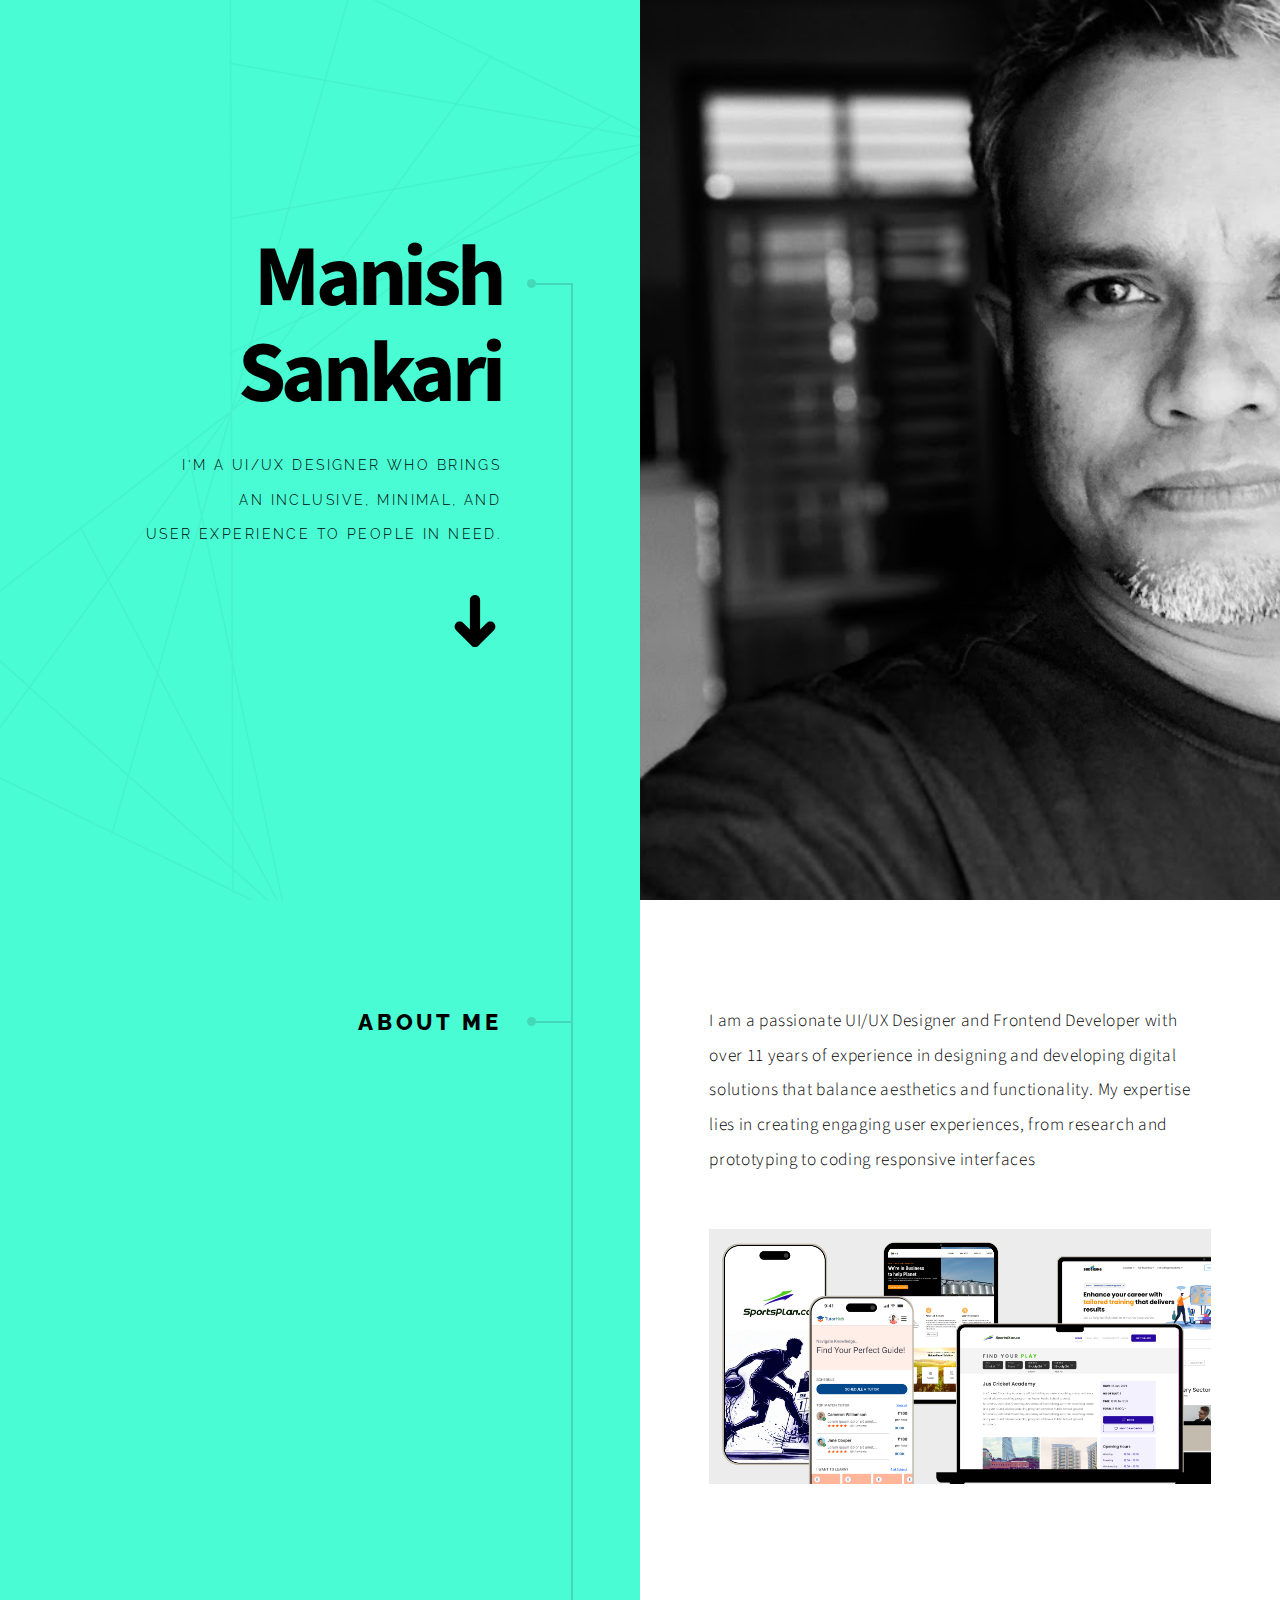
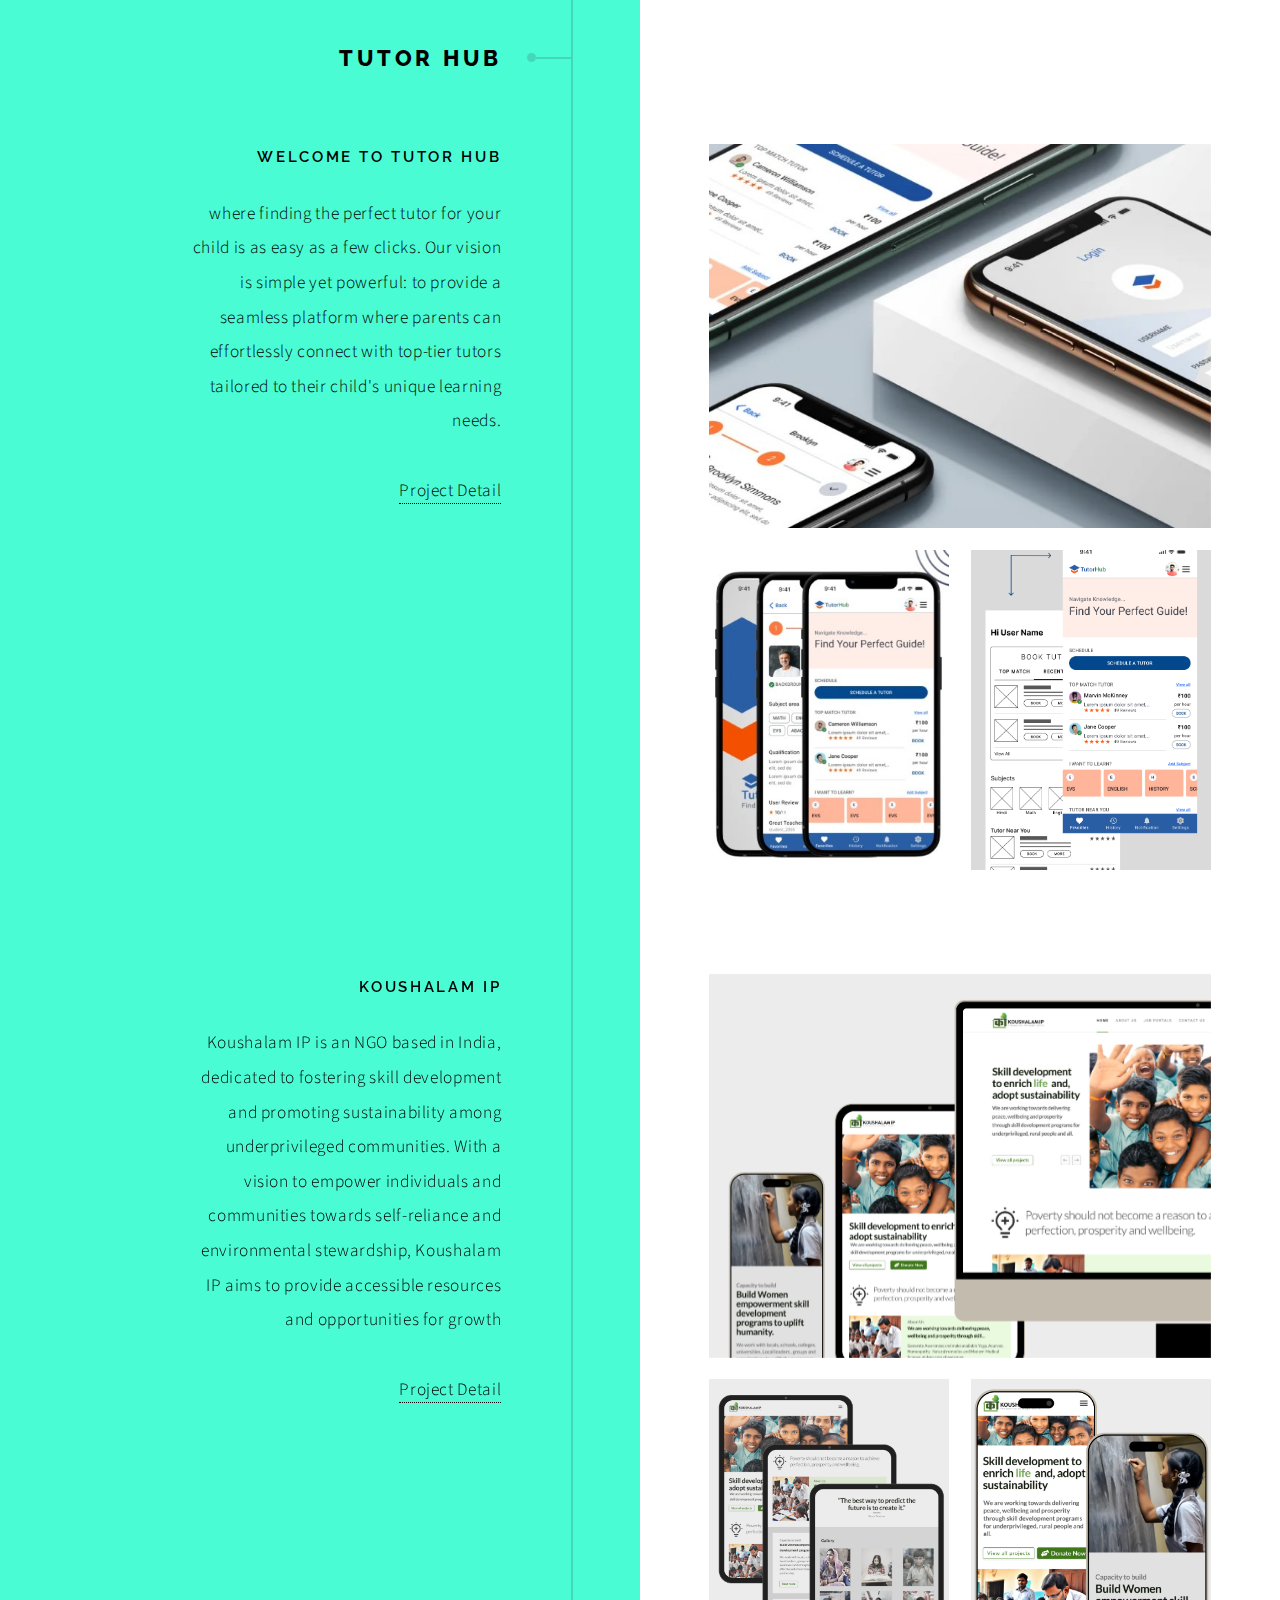
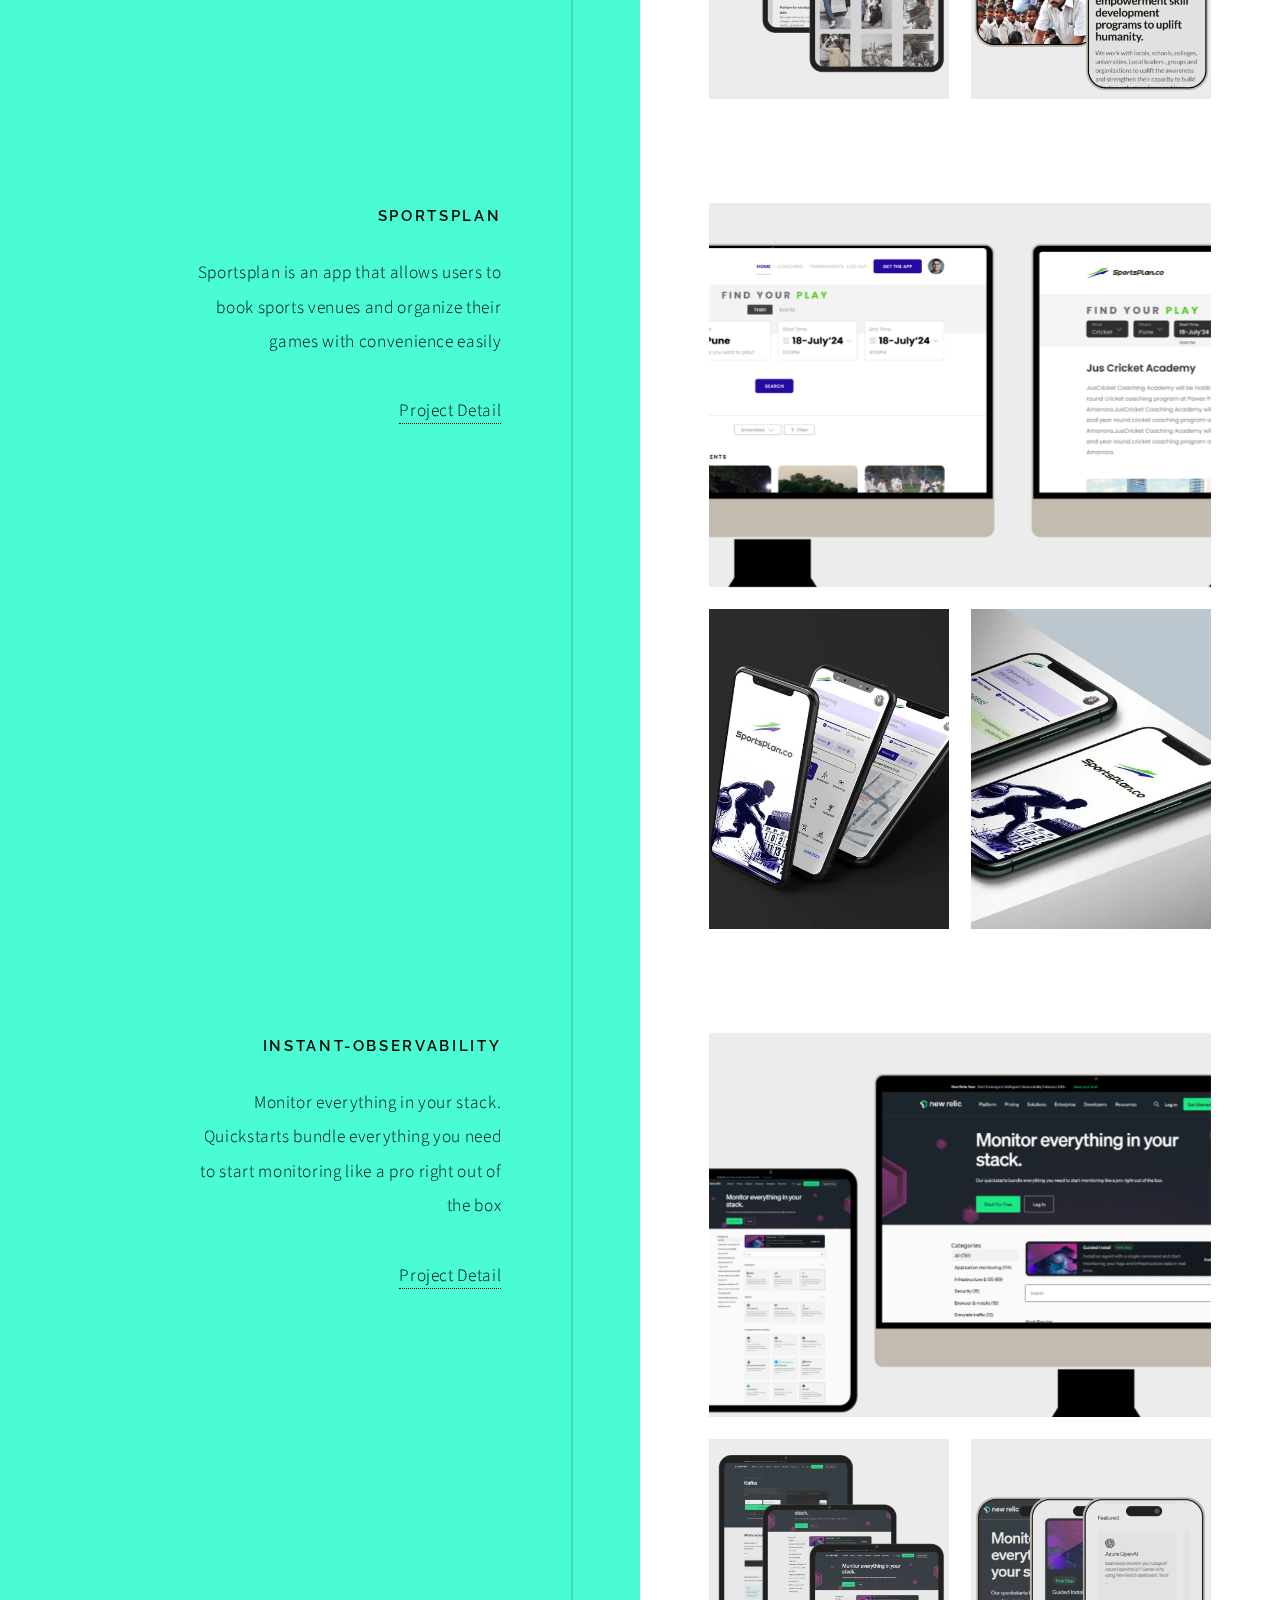
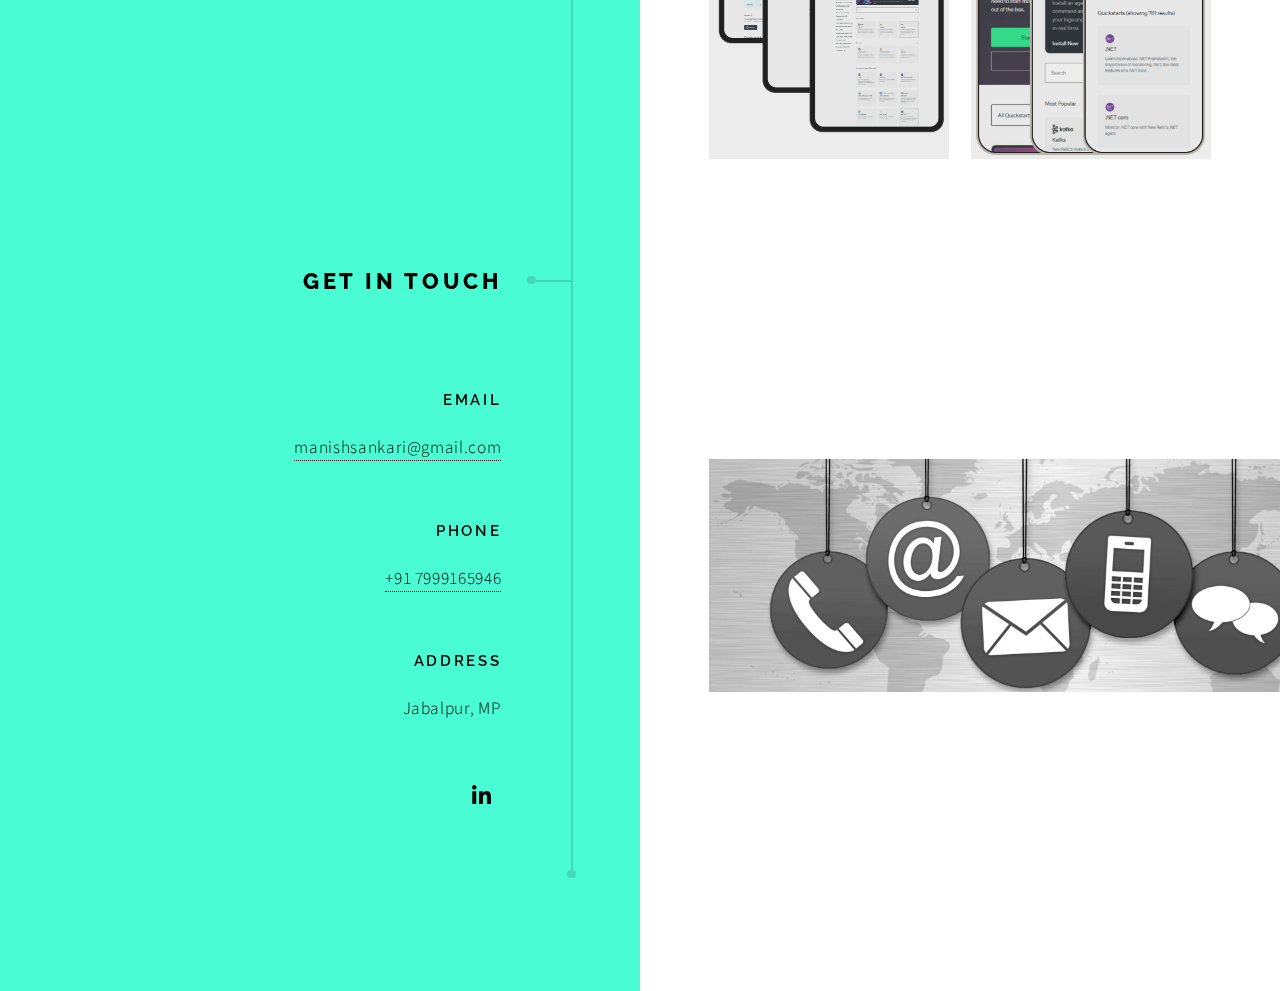
==== commit 130ccbb9: "Instant-observability" ====
--- a/index.html
+++ b/index.html
@@ -102,6 +102,21 @@
 									</div>
 								</div>
 							</section>
+							<section>
+								<header>
+									<h3>Instant-observability</h3>
+									<p>Monitor everything in your stack. Quickstarts bundle everything you need to start monitoring like a pro right out of the box</p>
+									<p> <a href="https://manishsankari.notion.site/Instant-observability-Re-design-413542c950e64f82a7855ce641170f6b" target="_blank">Project Detail</a></p>
+								</header>
+								<div class="content">
+									<div class="gallery">
+										<a href="images/gallery/fulls/n1.jpg" class="landscape"><img src="images/gallery/thumbs/n1.jpg" alt="" /></a>
+										<a href="images/gallery/fulls/n2.jpg"><img src="images/gallery/thumbs/n2.jpg" alt="" /></a>
+										<a href="images/gallery/fulls/n3.jpg"><img src="images/gallery/thumbs/n3.jpg" alt="" /></a>
+								 
+									</div>
+								</div>
+							</section>
 
 				 
 				 
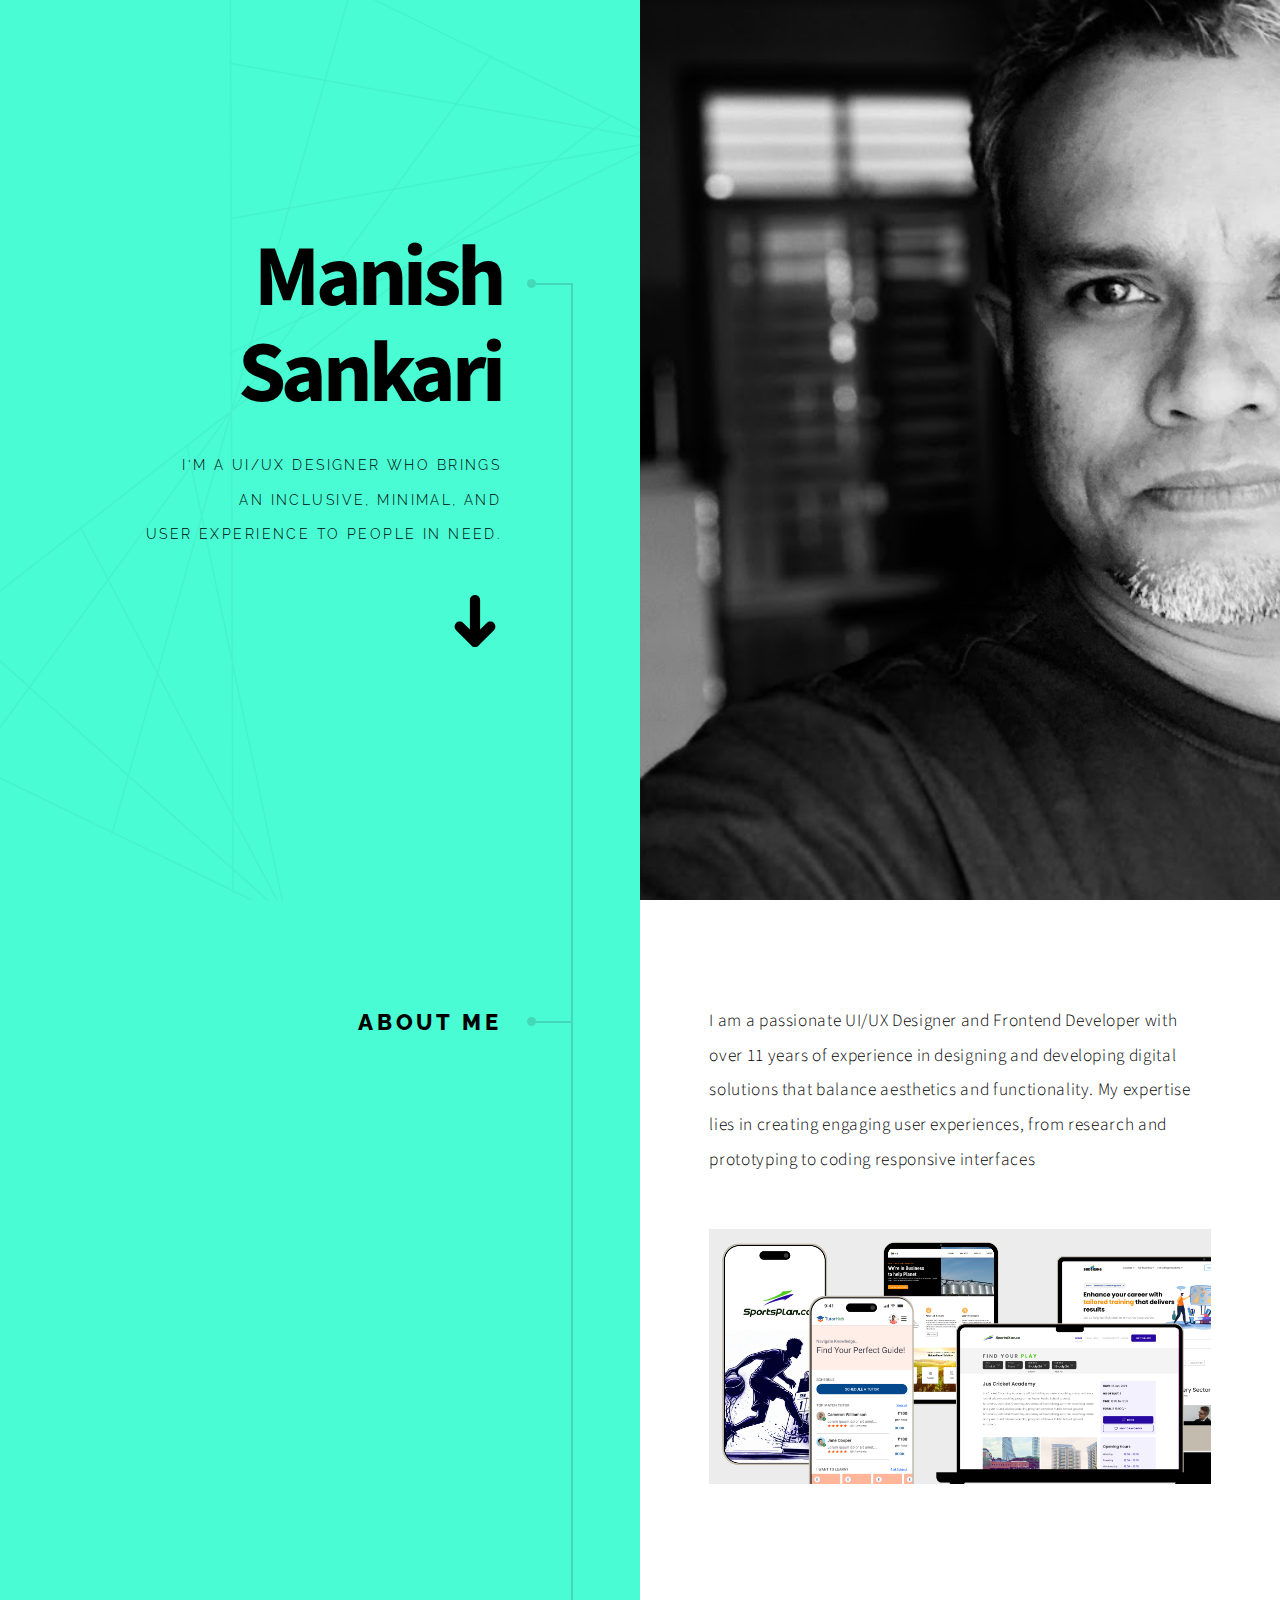
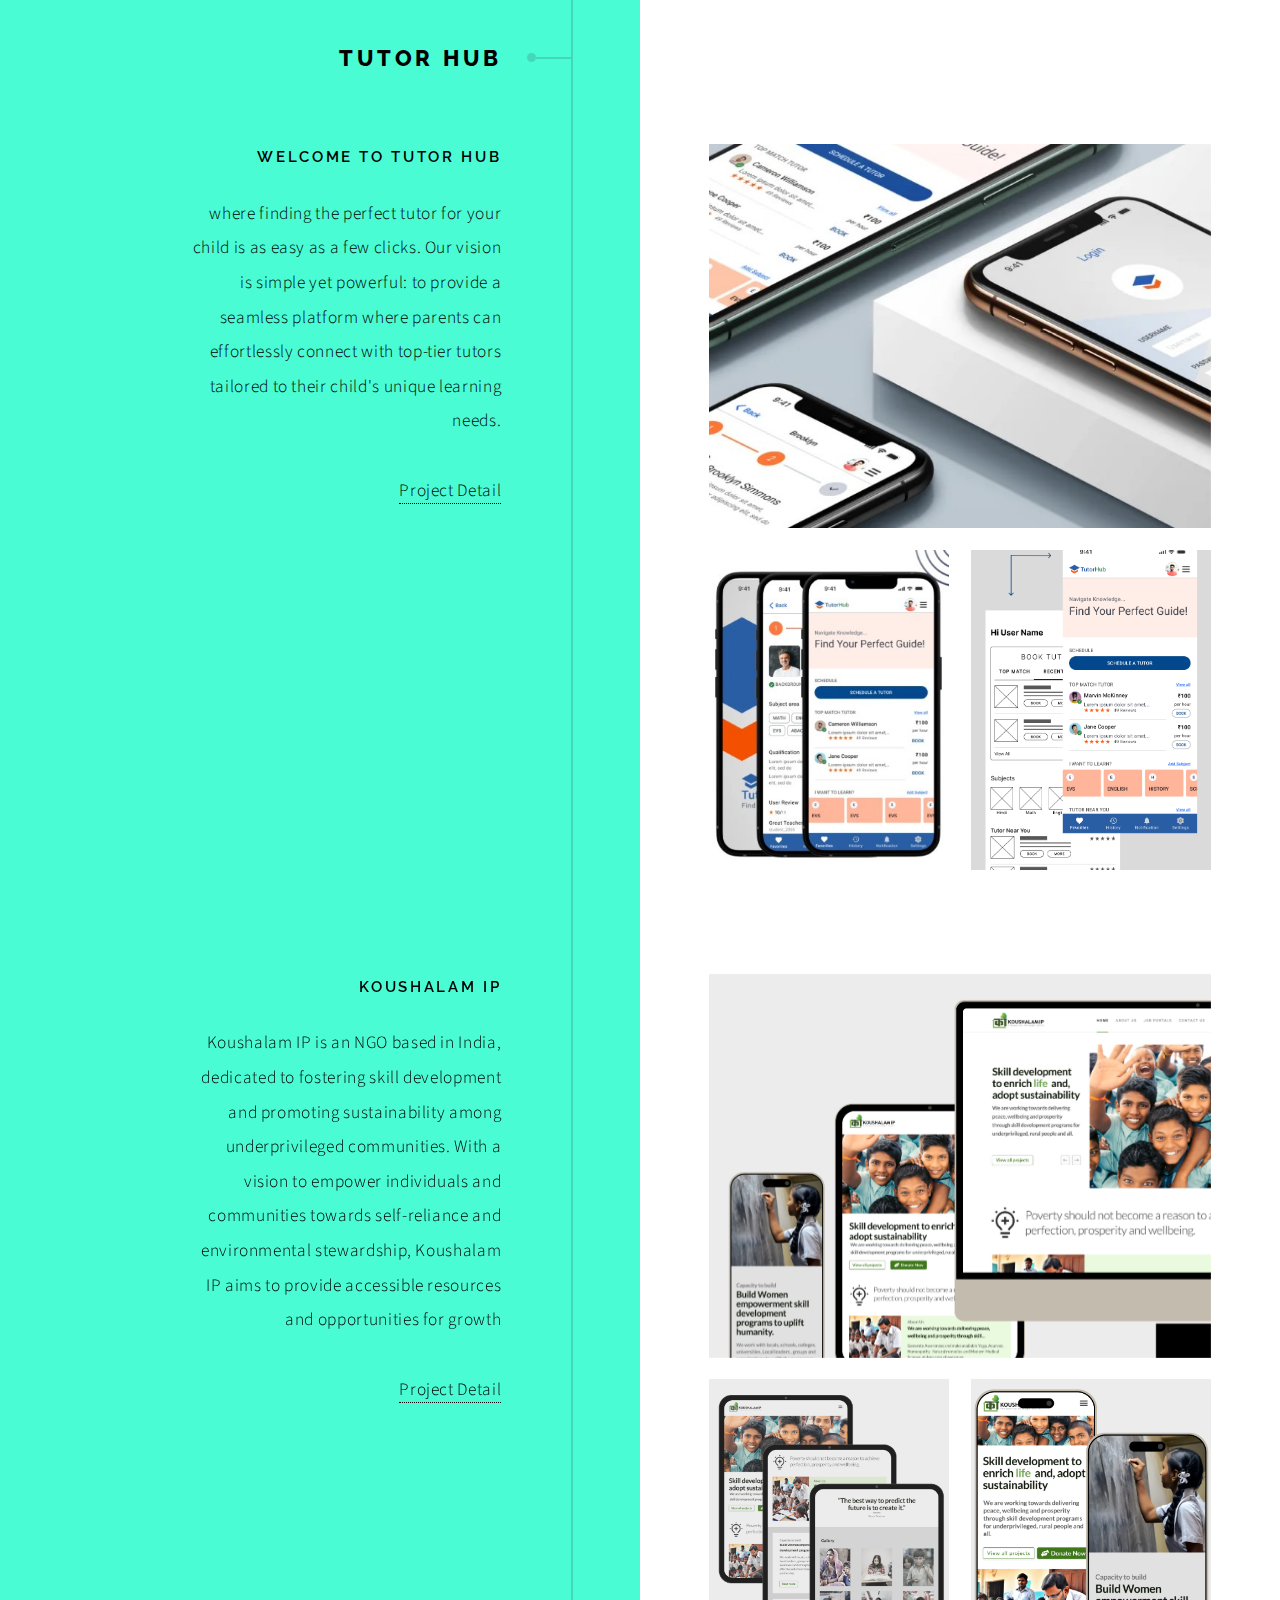
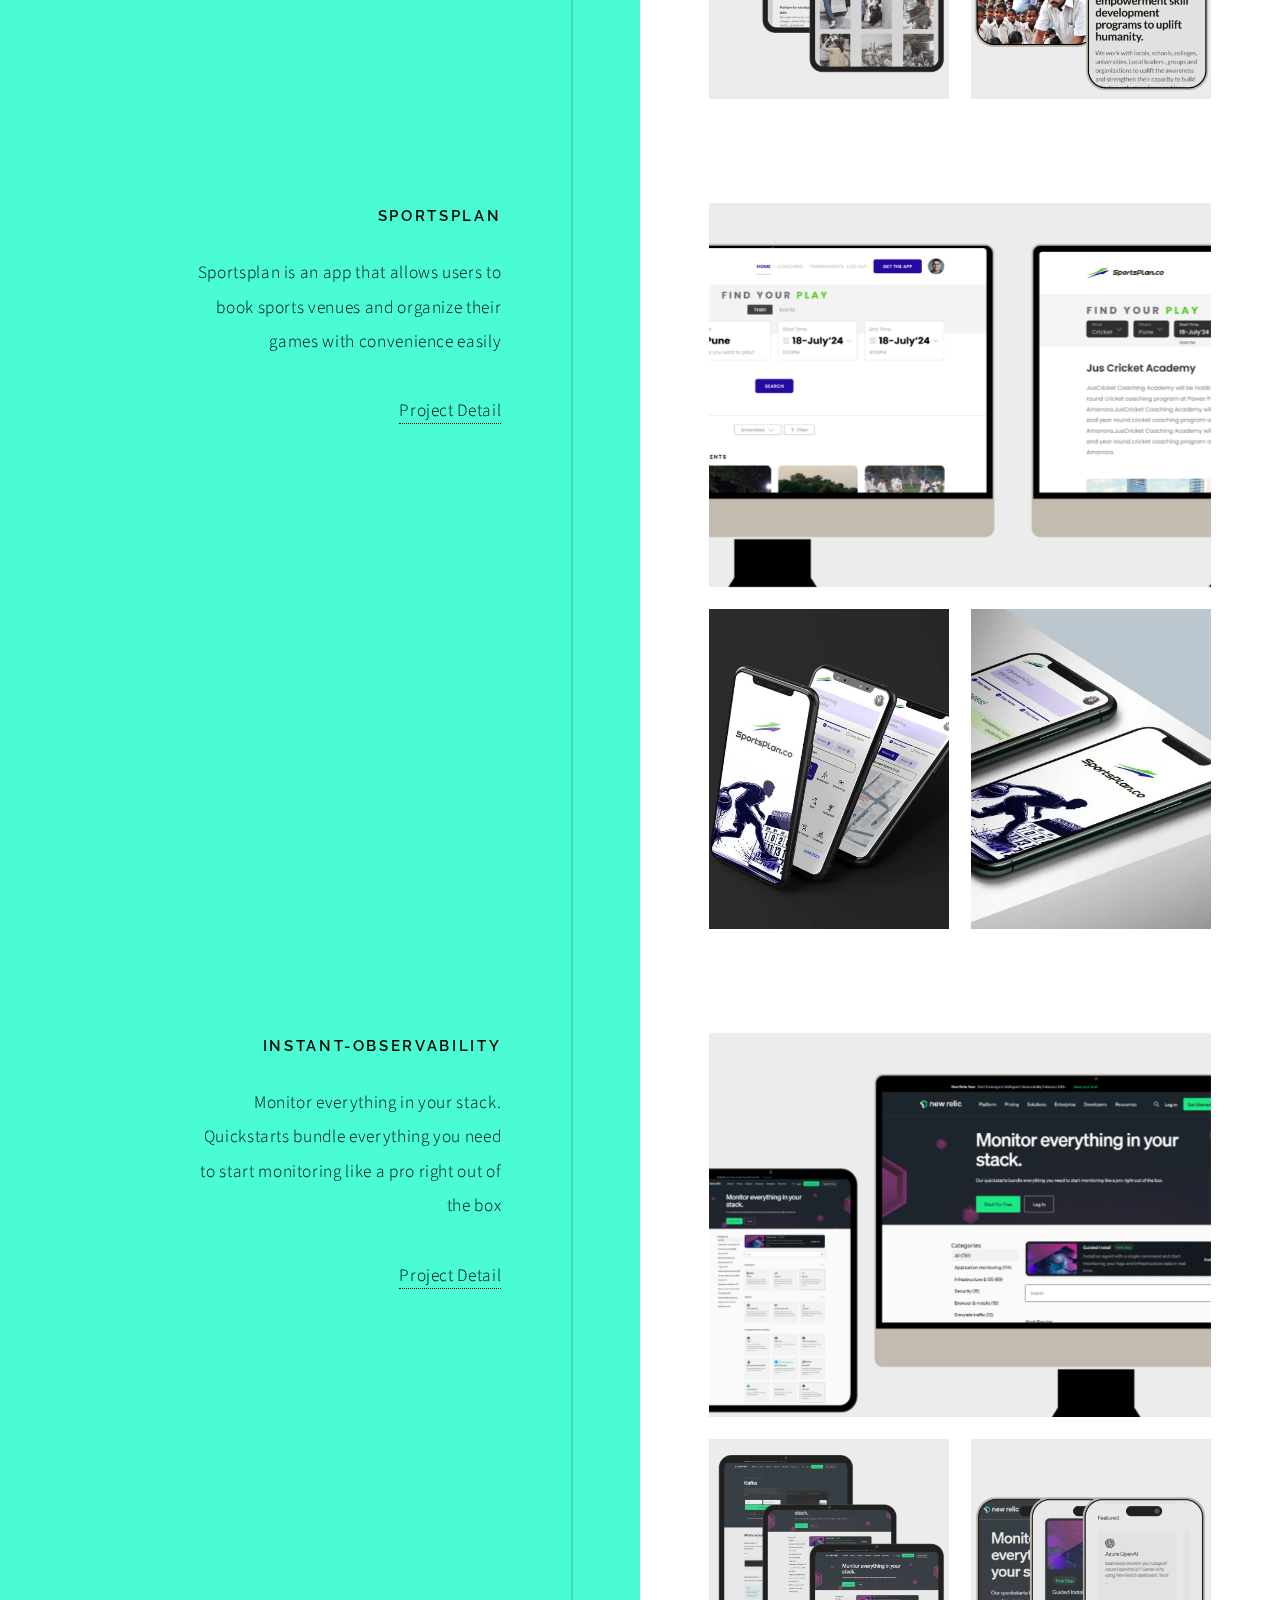
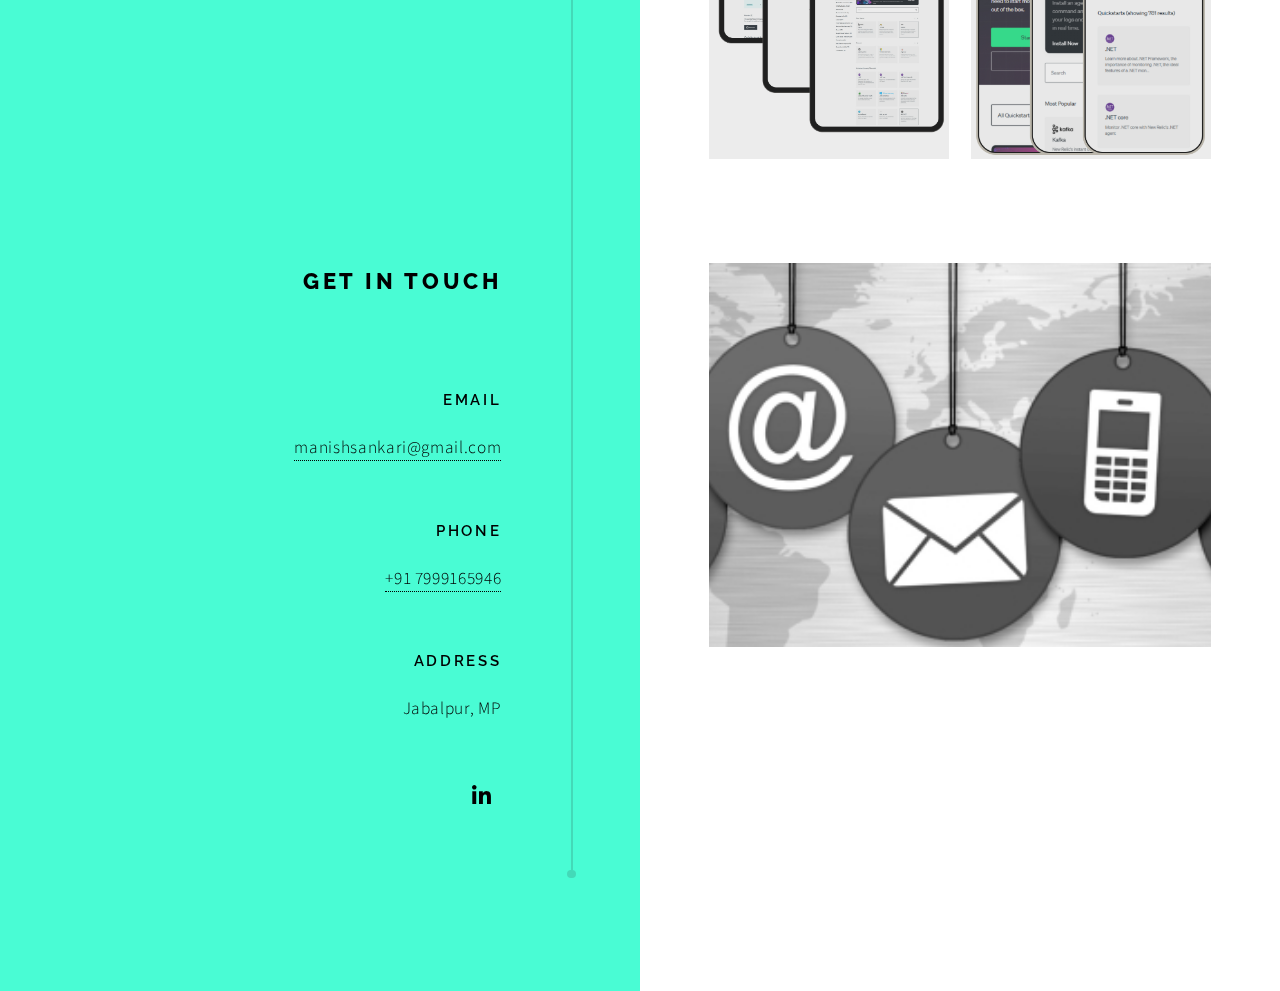
==== commit 3c019c49: "get in touch" ====
--- a/index.html
+++ b/index.html
@@ -1,9 +1,4 @@
 <!DOCTYPE HTML>
-<!--
-	Paradigm Shift by HTML5 UP
-	html5up.net | @ajlkn
-	Free for personal and commercial use under the CCA 3.0 license (html5up.net/license)
--->
 <html>
 	<head>
 		<title>Manish Sankari Portfolio</title>
@@ -118,7 +113,43 @@
 								</div>
 							</section>
 
-				 
+							<section>
+								<header>
+									<h2>Get in touch</h2>
+									<footer>
+										<ul class="items">
+											<li>
+												<h3>Email</h3>
+												<a href="#">manishsankari@gmail.com</a>
+											</li>
+											<li>
+												<h3>Phone</h3>
+												<a href="#">+91 7999165946</a>
+											</li>
+											<li>
+												<h3>Address</h3>
+												<span>Jabalpur, MP </span>
+											</li>
+											<li>
+											 
+												<ul class="icons">
+			
+													<li><a href="https://www.linkedin.com/in/manishsankari/" class="icon brands fa-linkedin-in"><span class="label" target="_blank">LinkedIn</span></a></li>
+			
+												</ul>
+											</li>
+										</ul>
+									</footer>
+						 	</header>
+								<div class="content">
+									<div class="gallery">
+										<a href="#" class="landscape"><img src="images/gallery/thumbs/Get-in-touch.jpg" alt="" /></a>
+									 
+								 
+									</div>
+								</div>
+							</section>
+			 
 				 
 
 					</div>
@@ -126,40 +157,7 @@
 
  
  
-				<!-- Section -->
-					<section>
-						<header>
-							<h2>Get in touch</h2>
-						</header>
-						<div class="content">
-									 <img class="full-img" src="images/gallery/thumbs/Get-in-touch.jpg" alt="" /> 
-						</div>
-						<footer>
-							<ul class="items">
-								<li>
-									<h3>Email</h3>
-									<a href="#">manishsankari@gmail.com</a>
-								</li>
-								<li>
-									<h3>Phone</h3>
-									<a href="#">+91 7999165946</a>
-								</li>
-								<li>
-									<h3>Address</h3>
-									<span>Jabalpur, MP </span>
-								</li>
-								<li>
-								 
-									<ul class="icons">
-
-										<li><a href="https://www.linkedin.com/in/manishsankari/" class="icon brands fa-linkedin-in"><span class="label" target="_blank">LinkedIn</span></a></li>
-
-									</ul>
-								</li>
-							</ul>
-						</footer>
-					</section>
-
+		 
 				<!-- Copyright -->
 	 
 
--- a/assets/css/main.css
+++ b/assets/css/main.css
@@ -1,12 +1,7 @@
 @import url(fontawesome-all.min.css);
 @import url("https://fonts.googleapis.com/css?family=Source+Sans+Pro:300,600,700,300i,600i,700i|Raleway:600,800");
 
-/*
-	Paradigm Shift by HTML5 UP
-	html5up.net | @ajlkn
-	Free for personal and commercial use under the CCA 3.0 license (html5up.net/license)
-*/
-
+ 
 html, body, div, span, applet, object,
 iframe, h1, h2, h3, h4, h5, h6, p, blockquote,
 pre, a, abbr, acronym, address, big, cite,
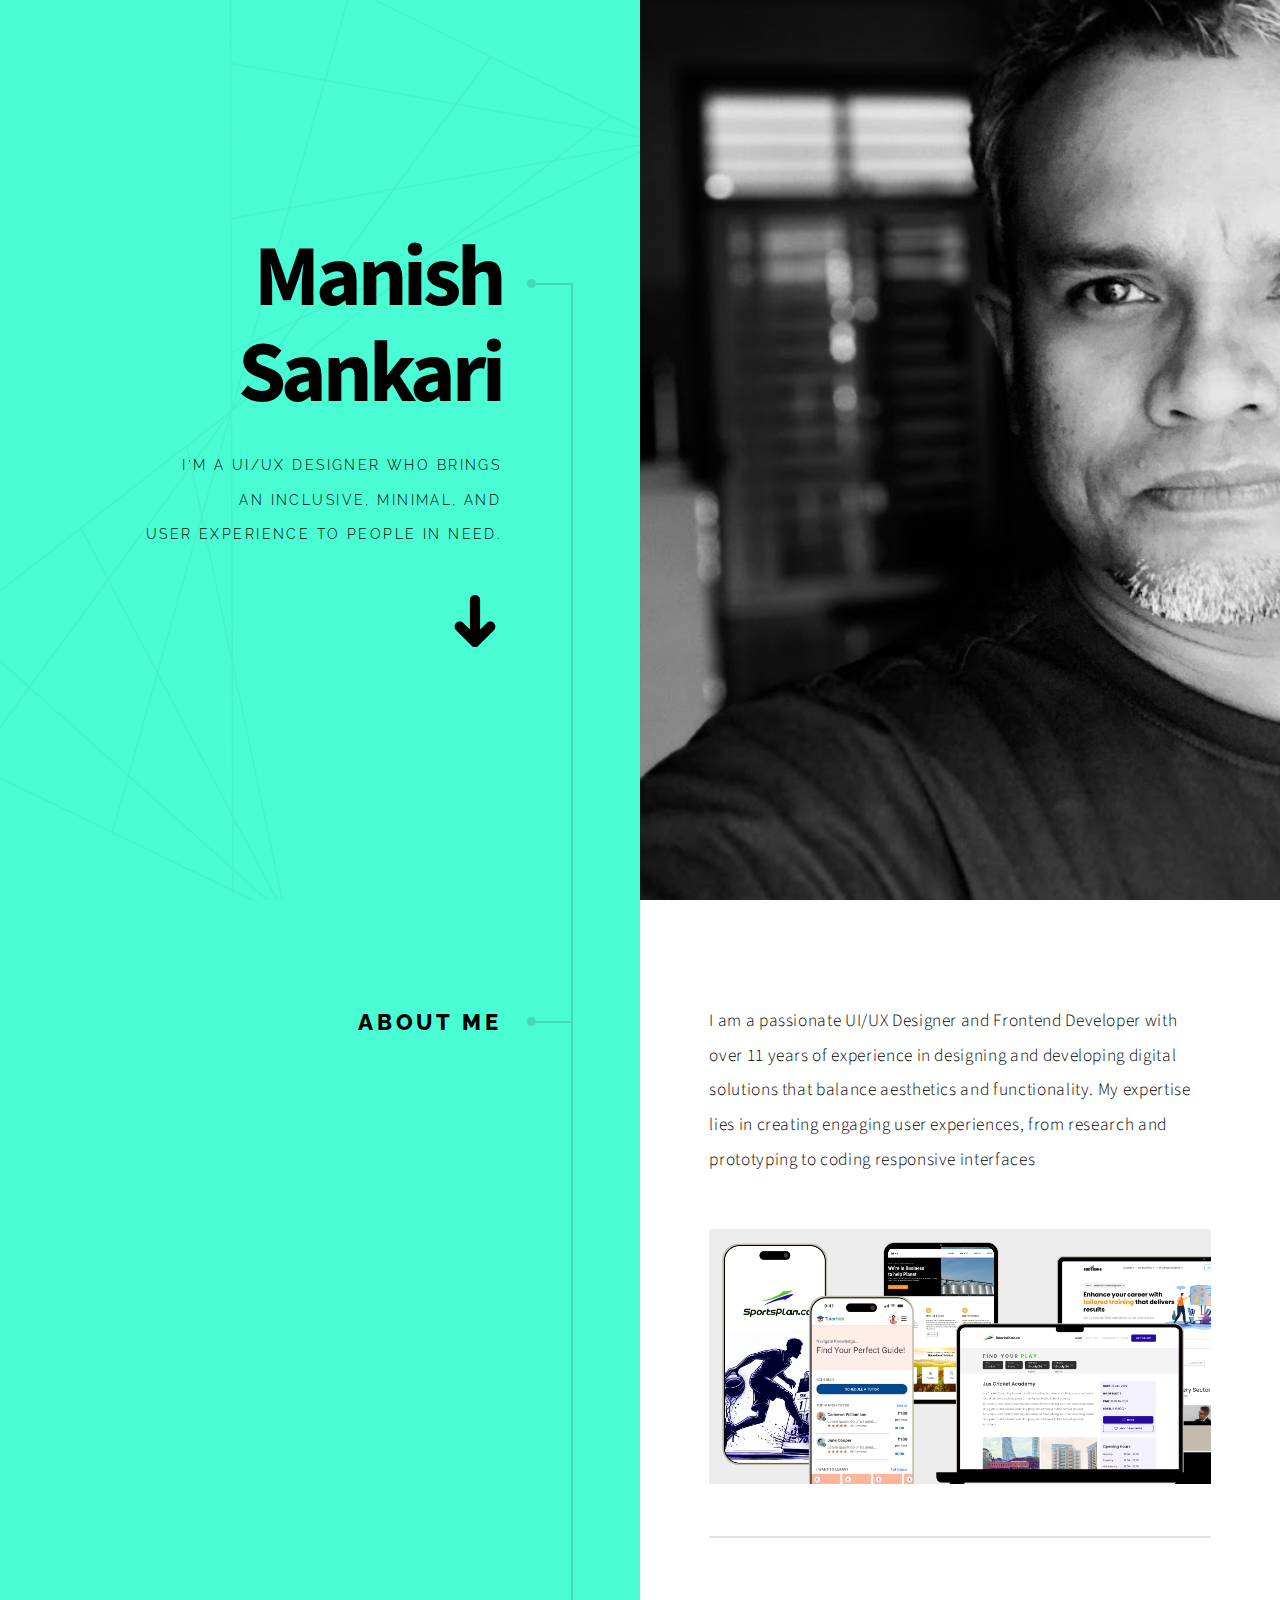
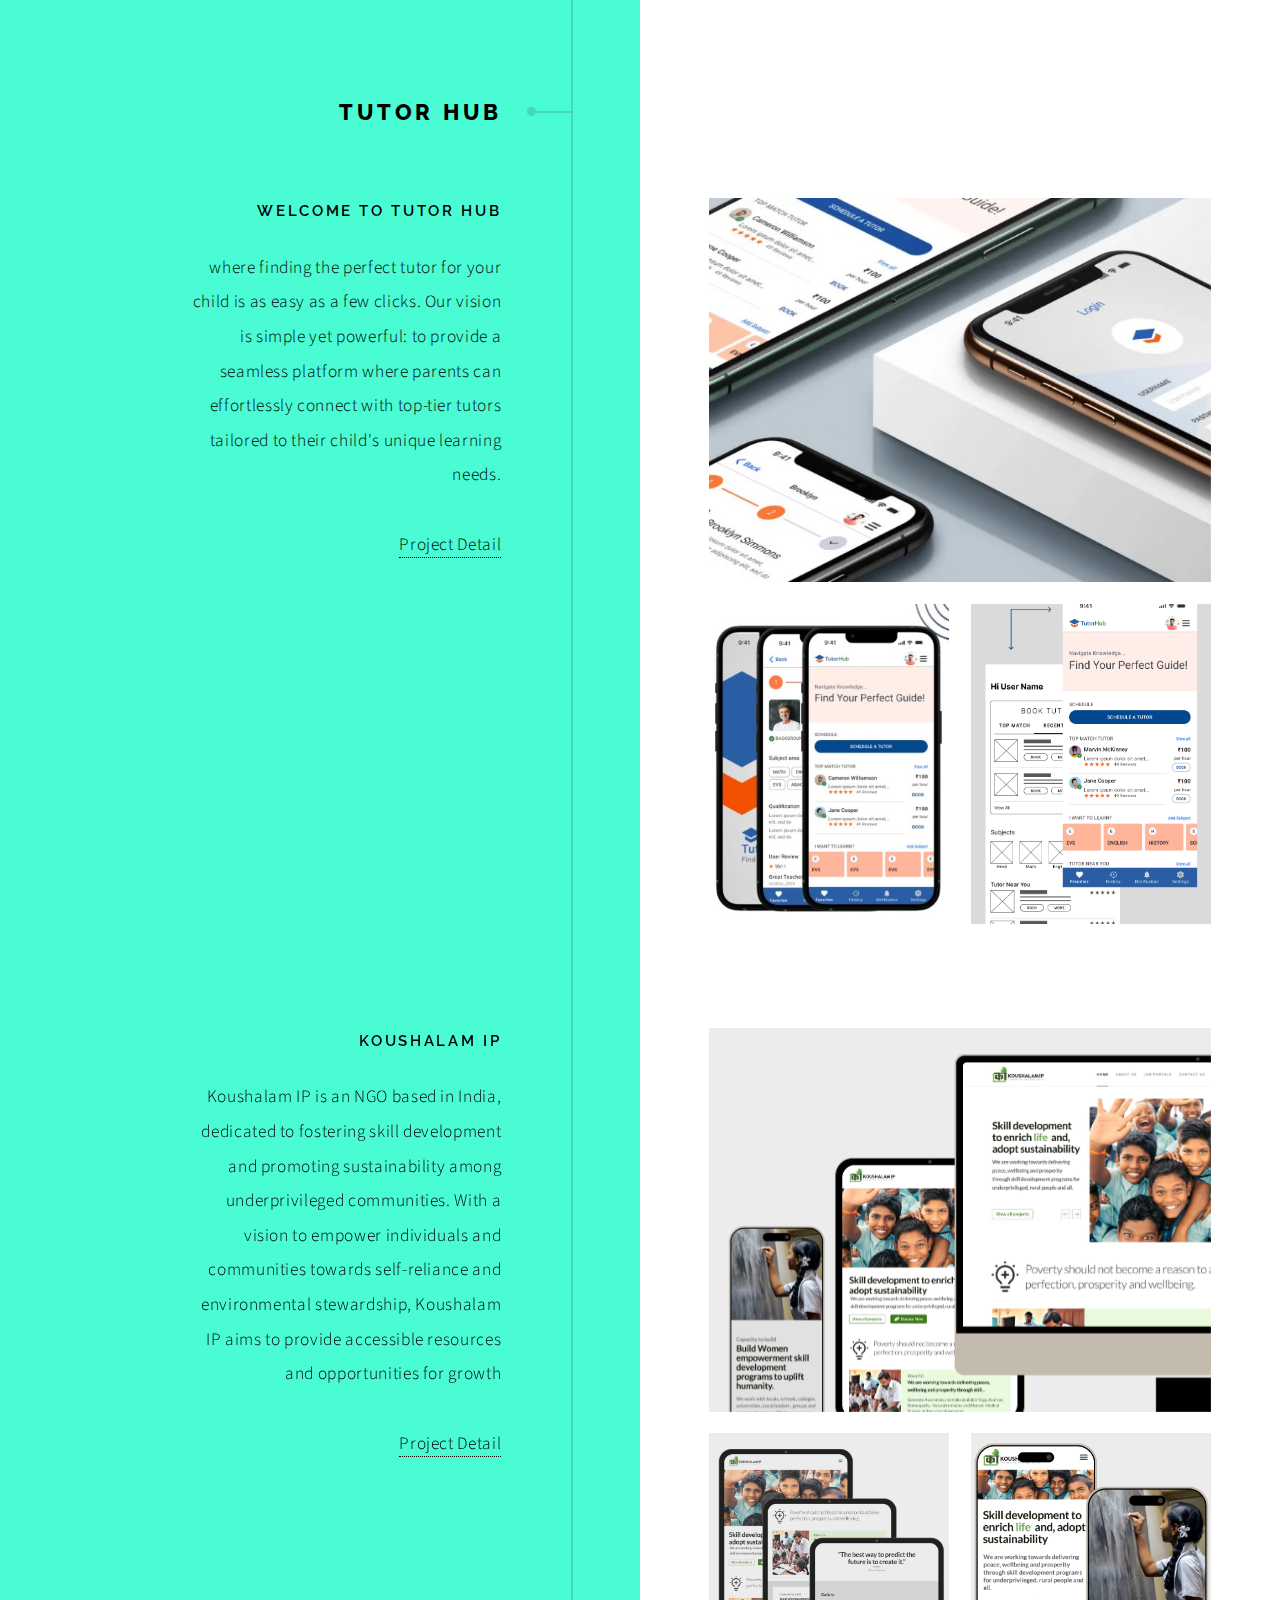
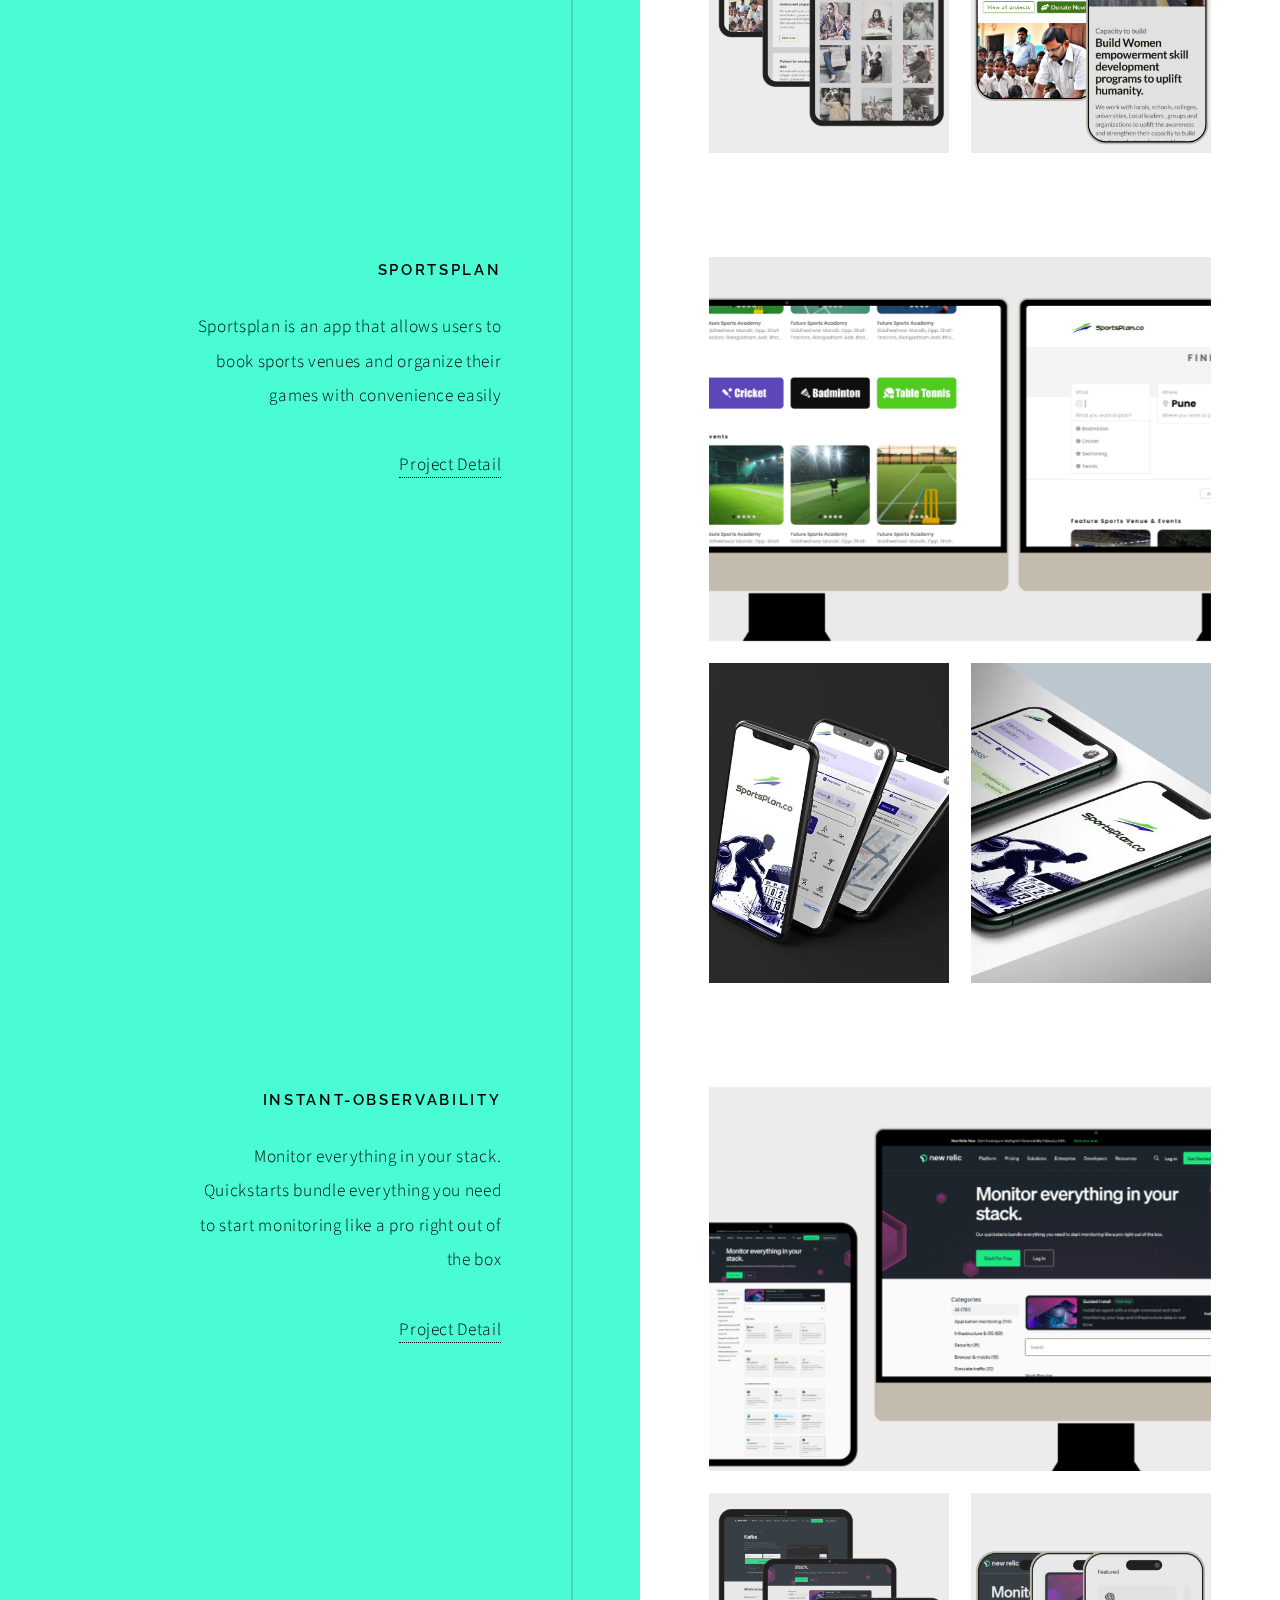
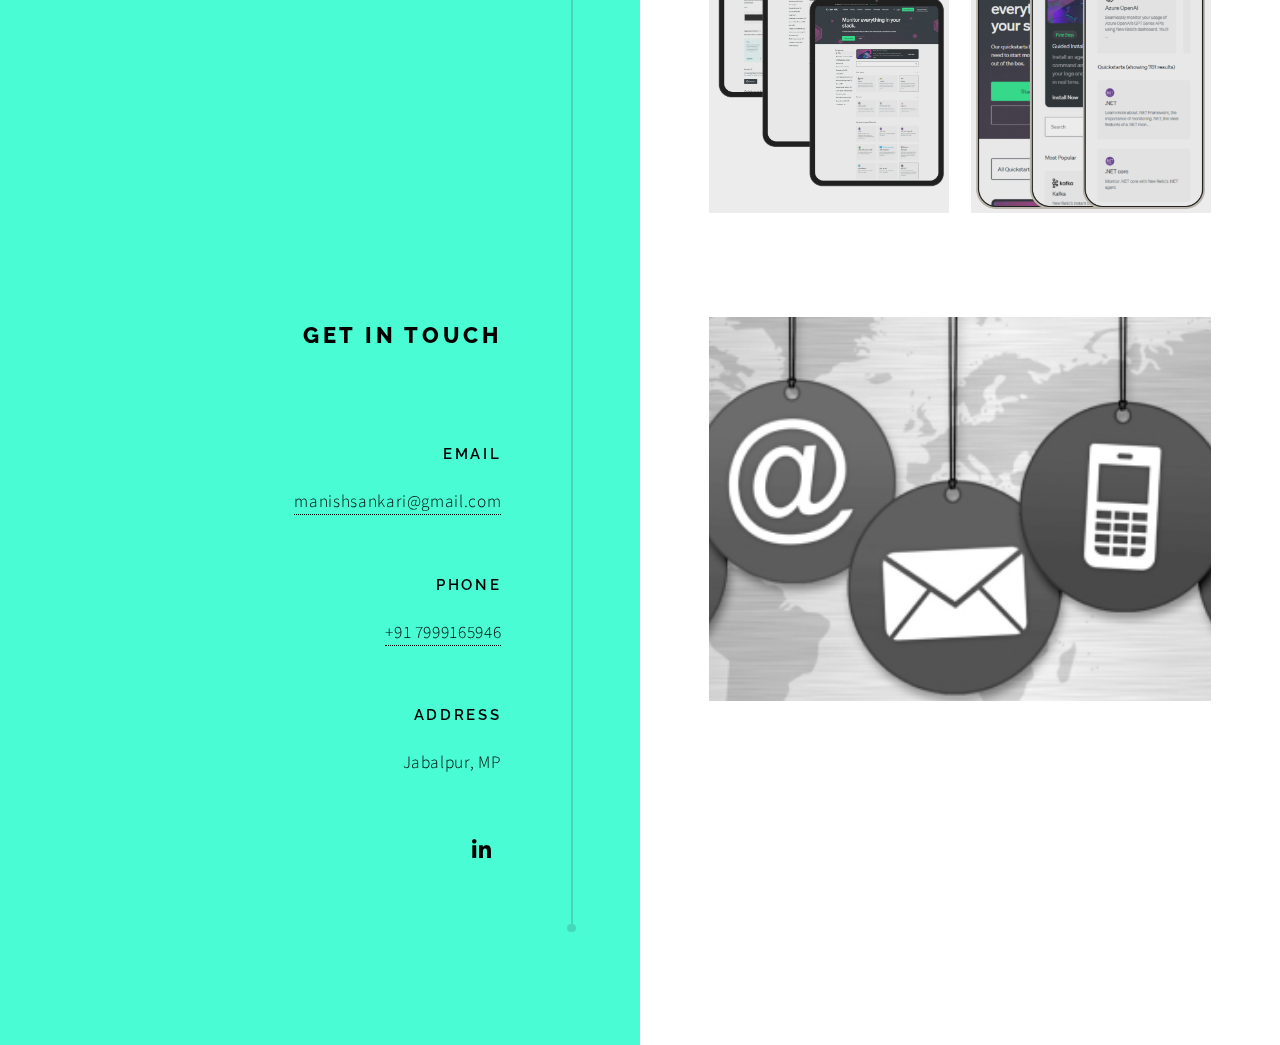
==== commit b5b08c69: "hr line" ====
--- a/index.html
+++ b/index.html
@@ -38,7 +38,9 @@
 								I am a passionate UI/UX Designer and Frontend Developer with over 11 years of experience in designing and developing digital solutions that balance aesthetics and functionality. My expertise lies in creating engaging user experiences, from research and prototyping to coding responsive interfaces
 							</p>
 							<span class="image main"><img src="images/home.png" alt="" /></span>
+							<hr>
 						</div>
+						
 					</section>
 
 				<!-- Section -->
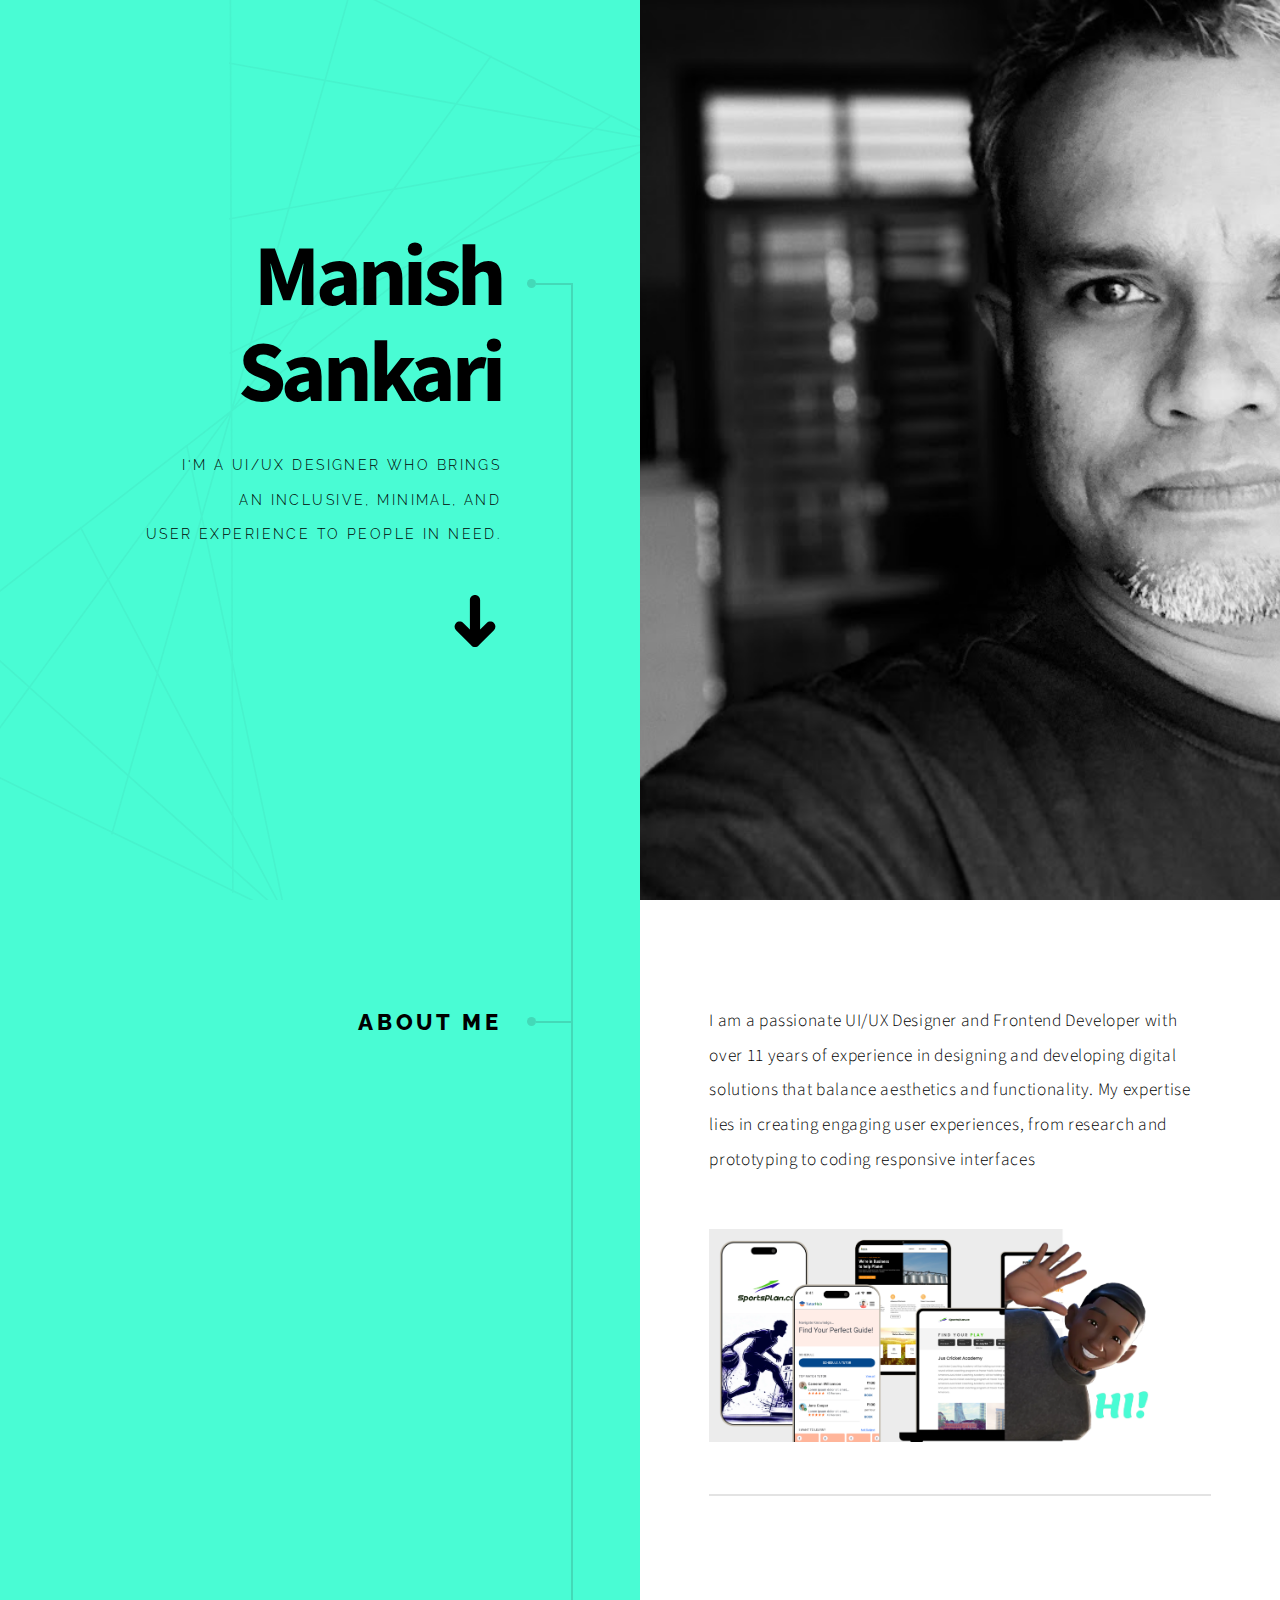
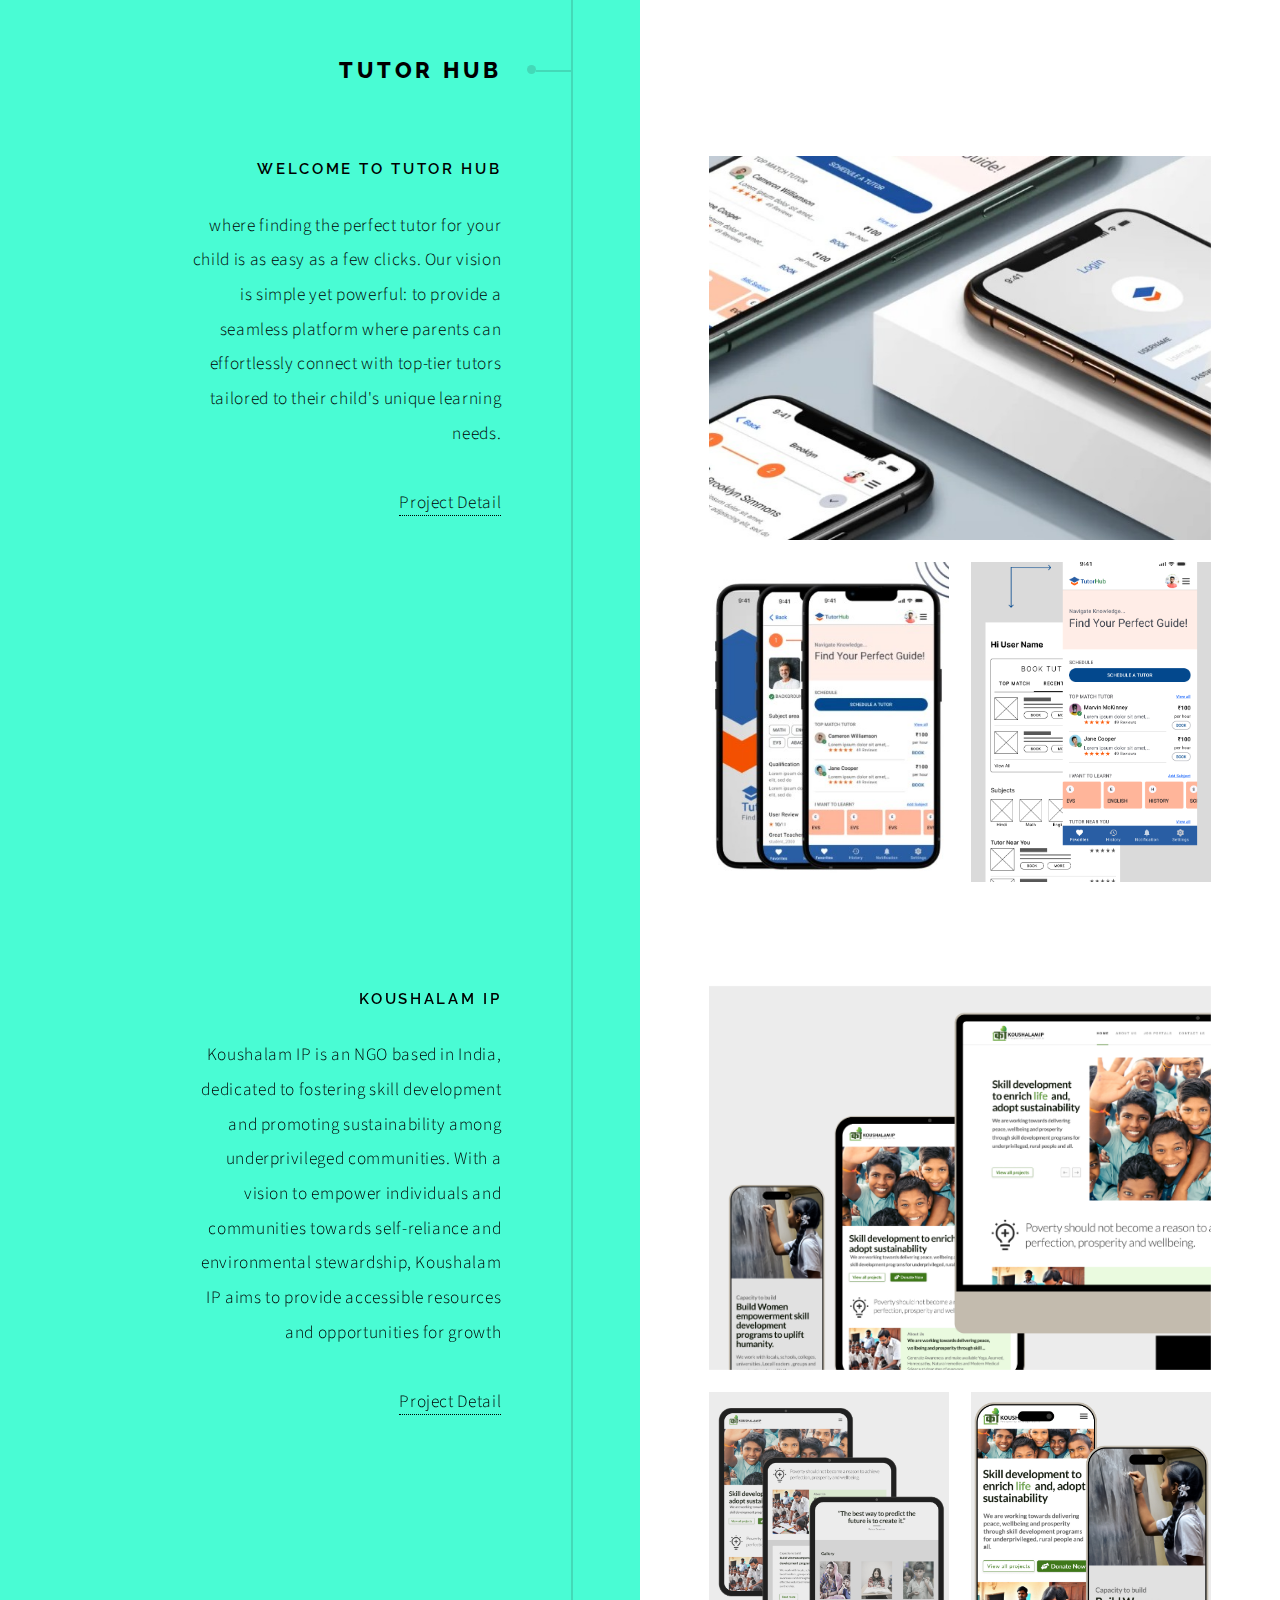
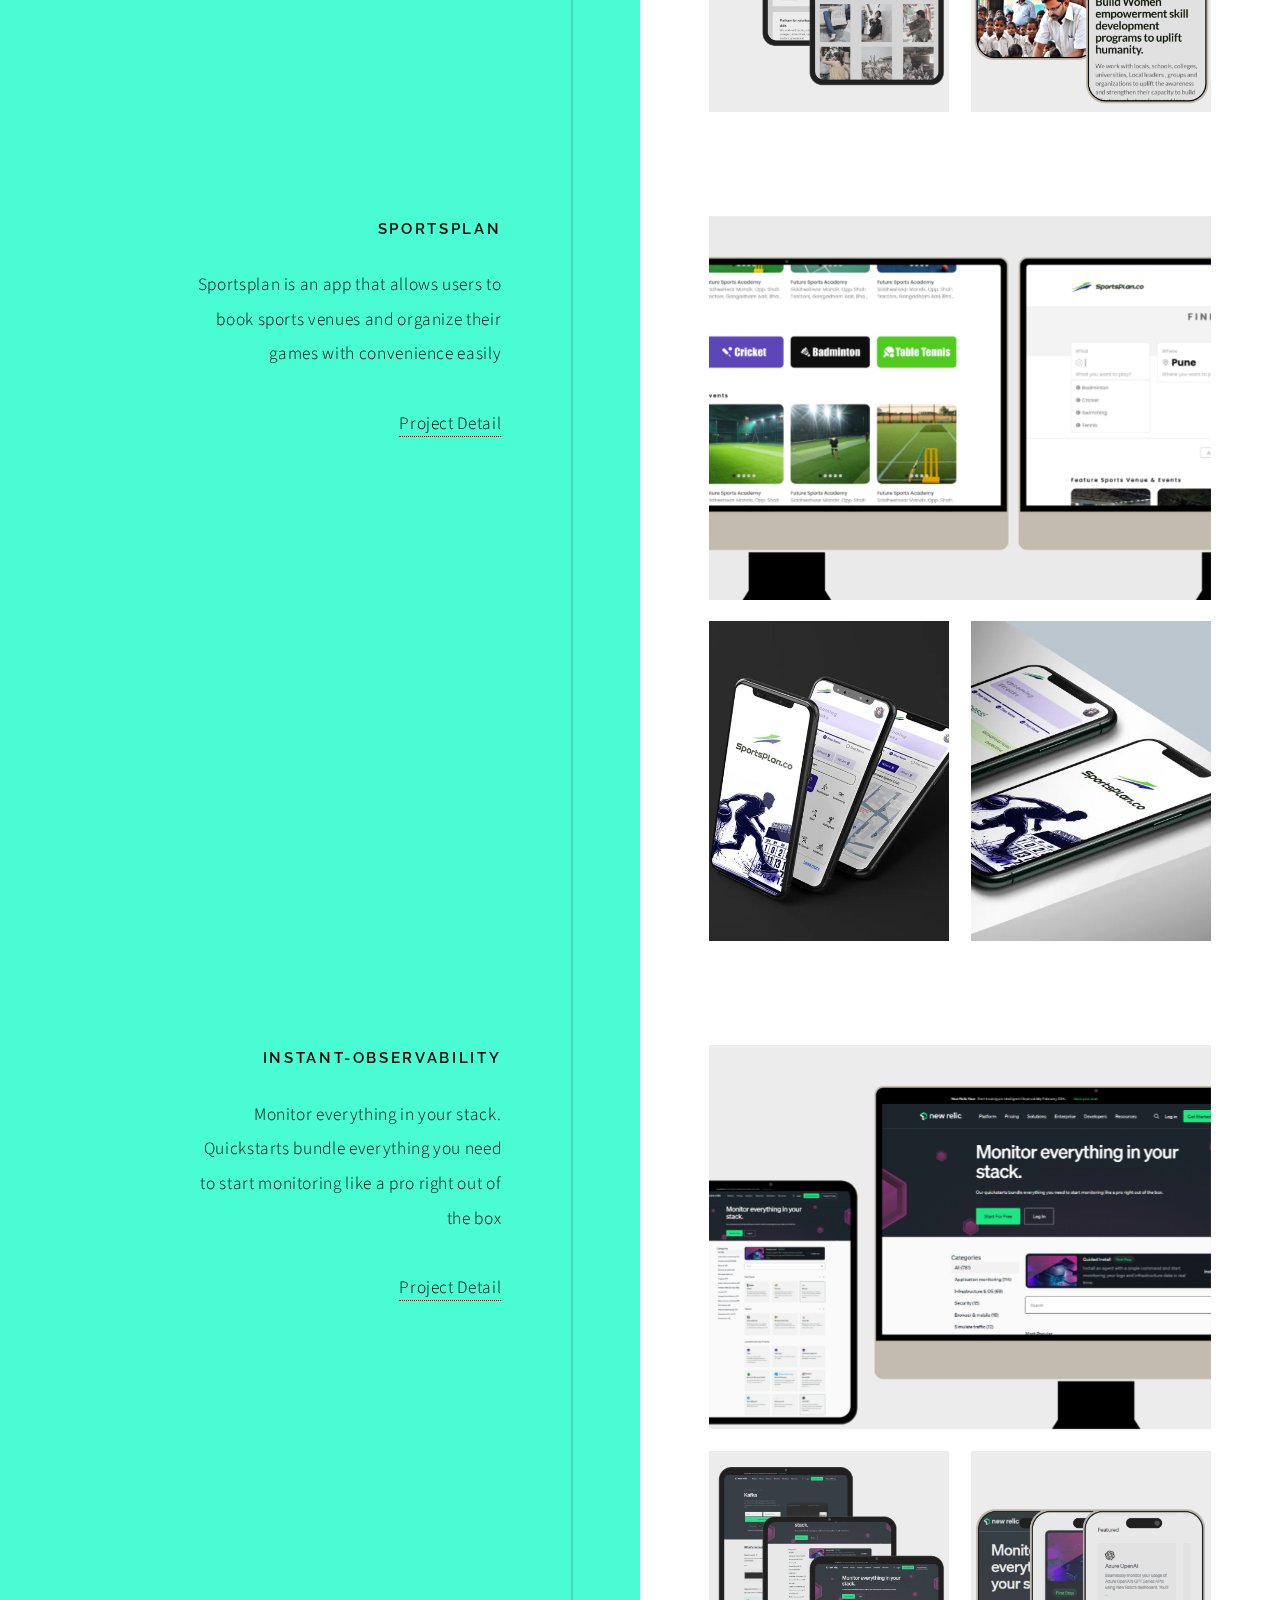
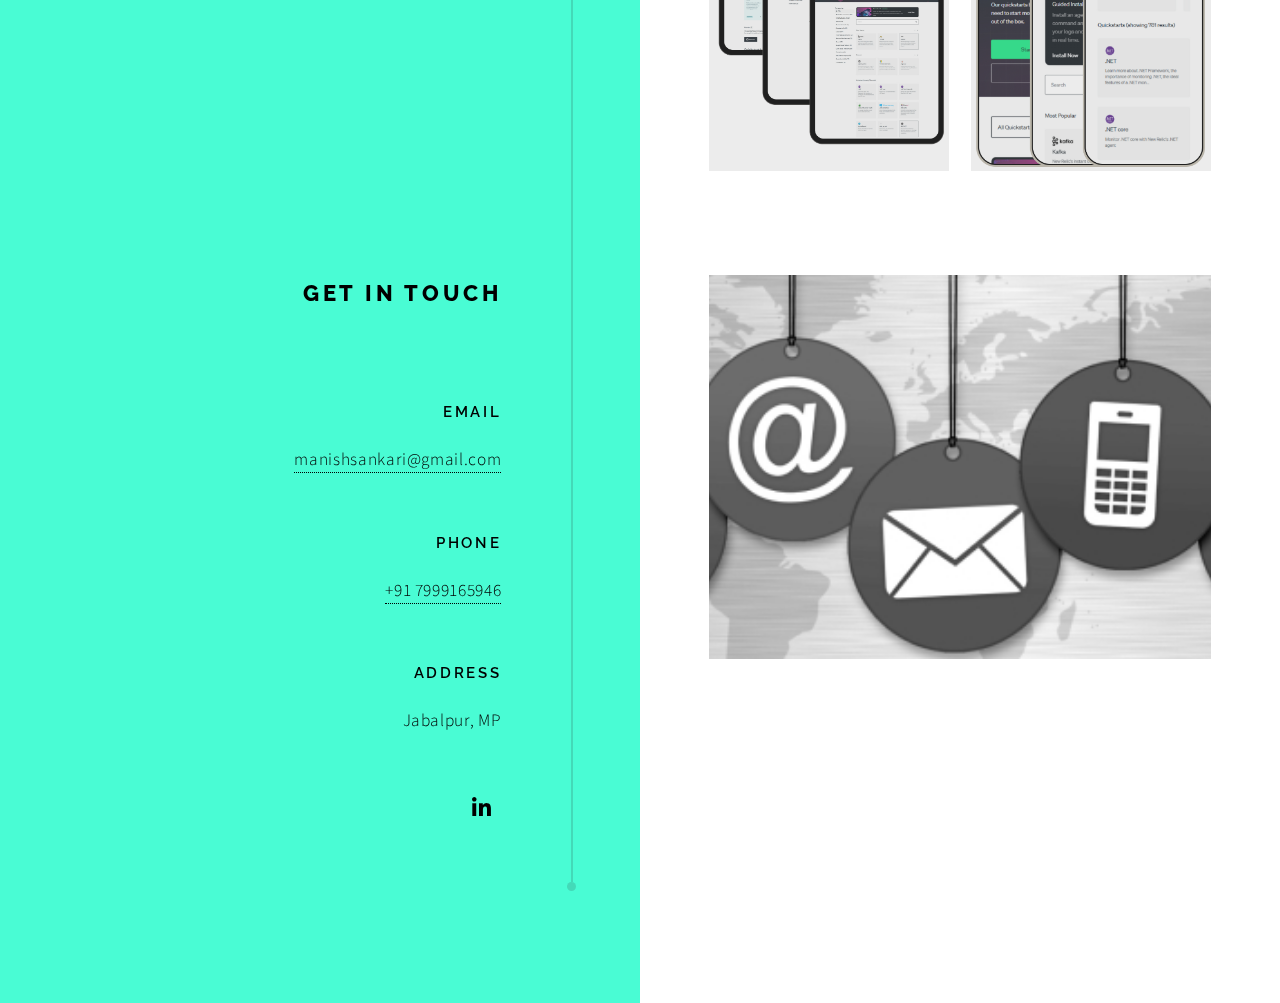
==== commit 631261b1: "change some" ====
--- a/index.html
+++ b/index.html
@@ -37,7 +37,7 @@
 							<p>
 								I am a passionate UI/UX Designer and Frontend Developer with over 11 years of experience in designing and developing digital solutions that balance aesthetics and functionality. My expertise lies in creating engaging user experiences, from research and prototyping to coding responsive interfaces
 							</p>
-							<span class="image main"><img src="images/home.png" alt="" /></span>
+							<span class="image main"><img src="images/home-test.png" alt="" /></span>
 							<hr>
 						</div>
 						
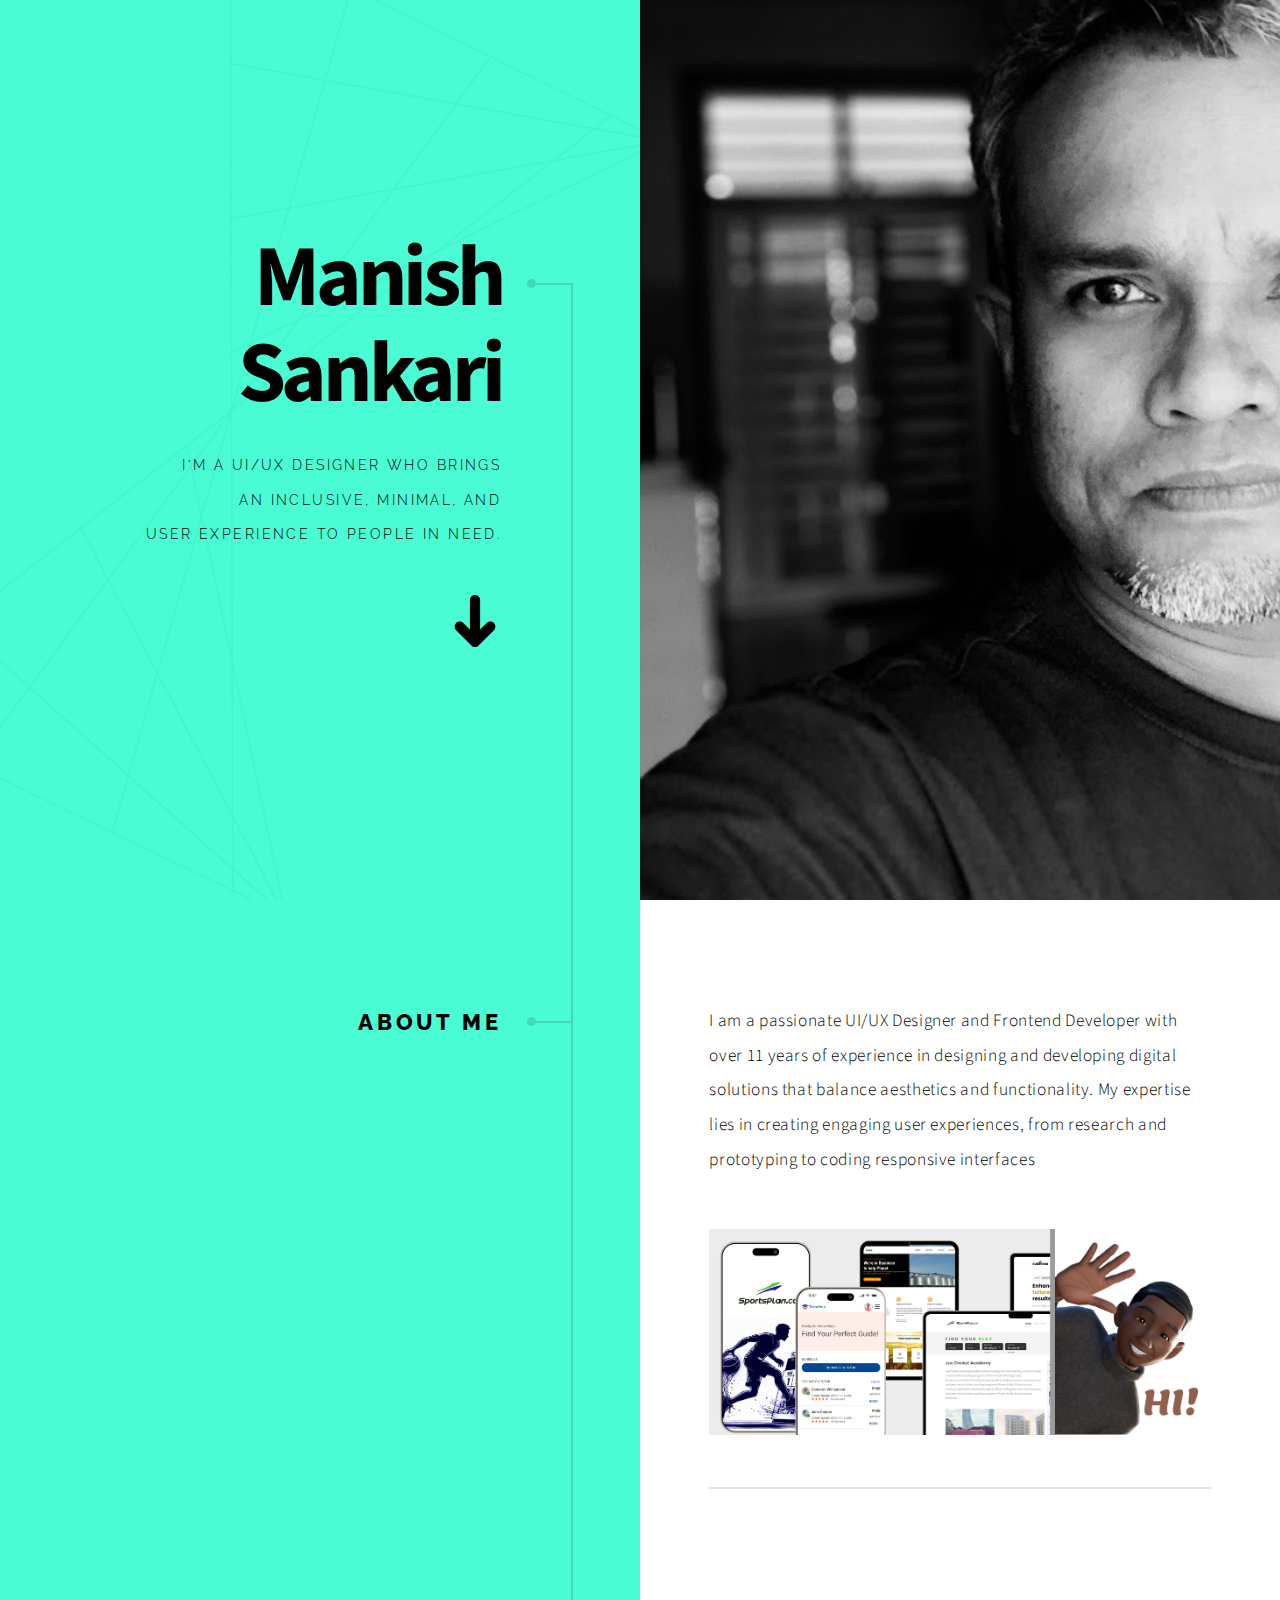
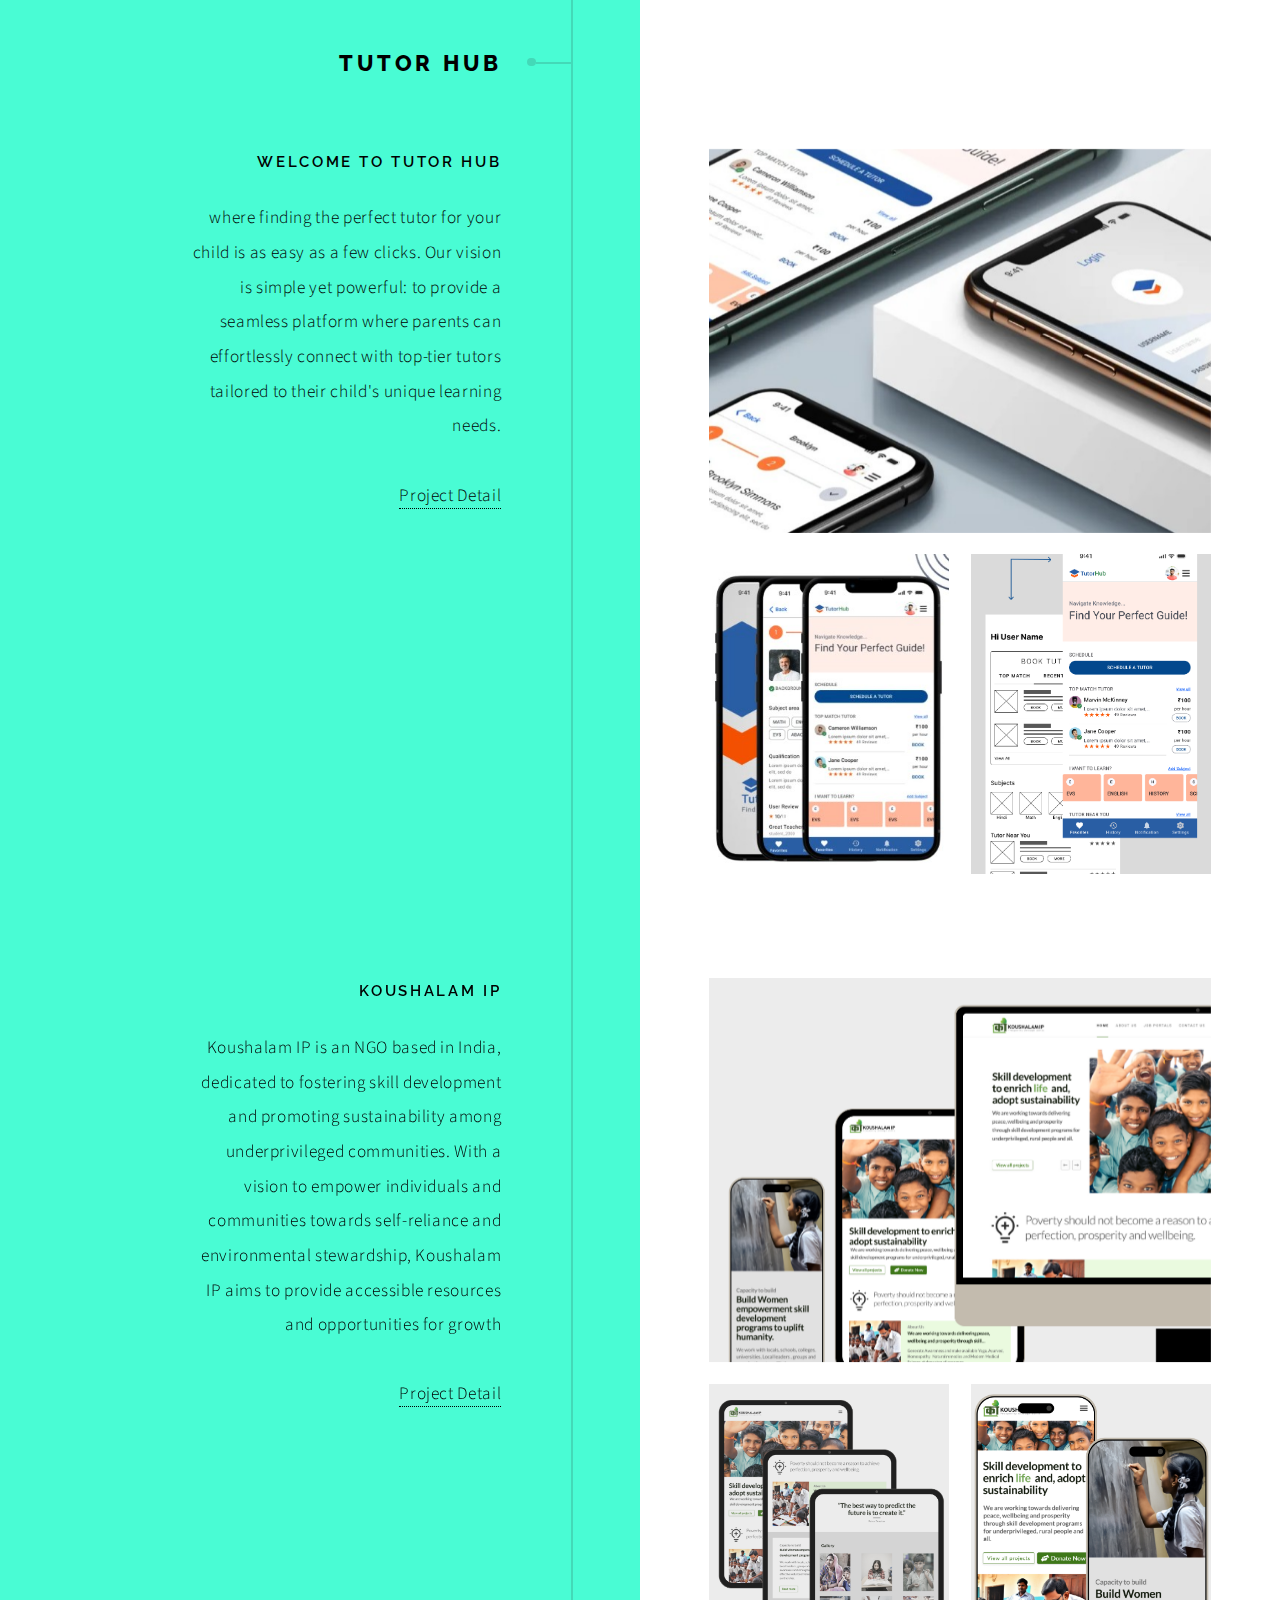
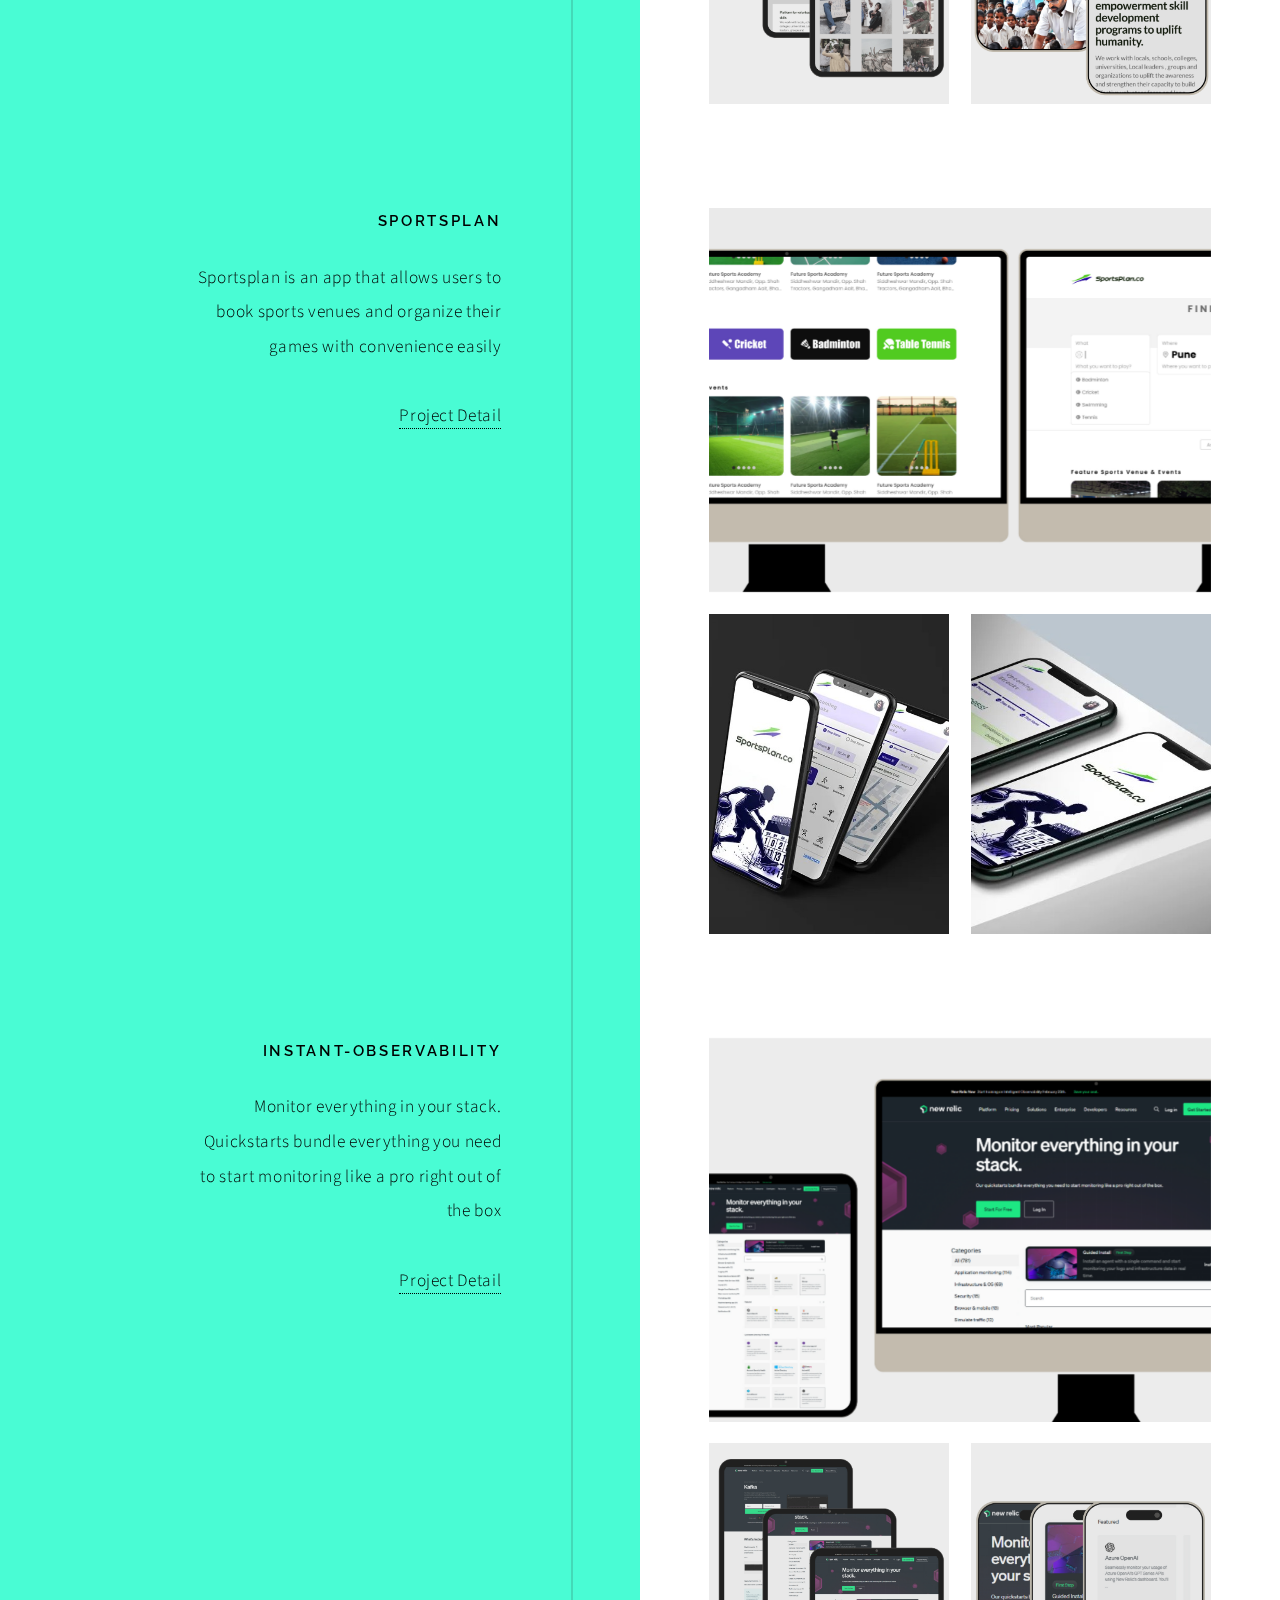
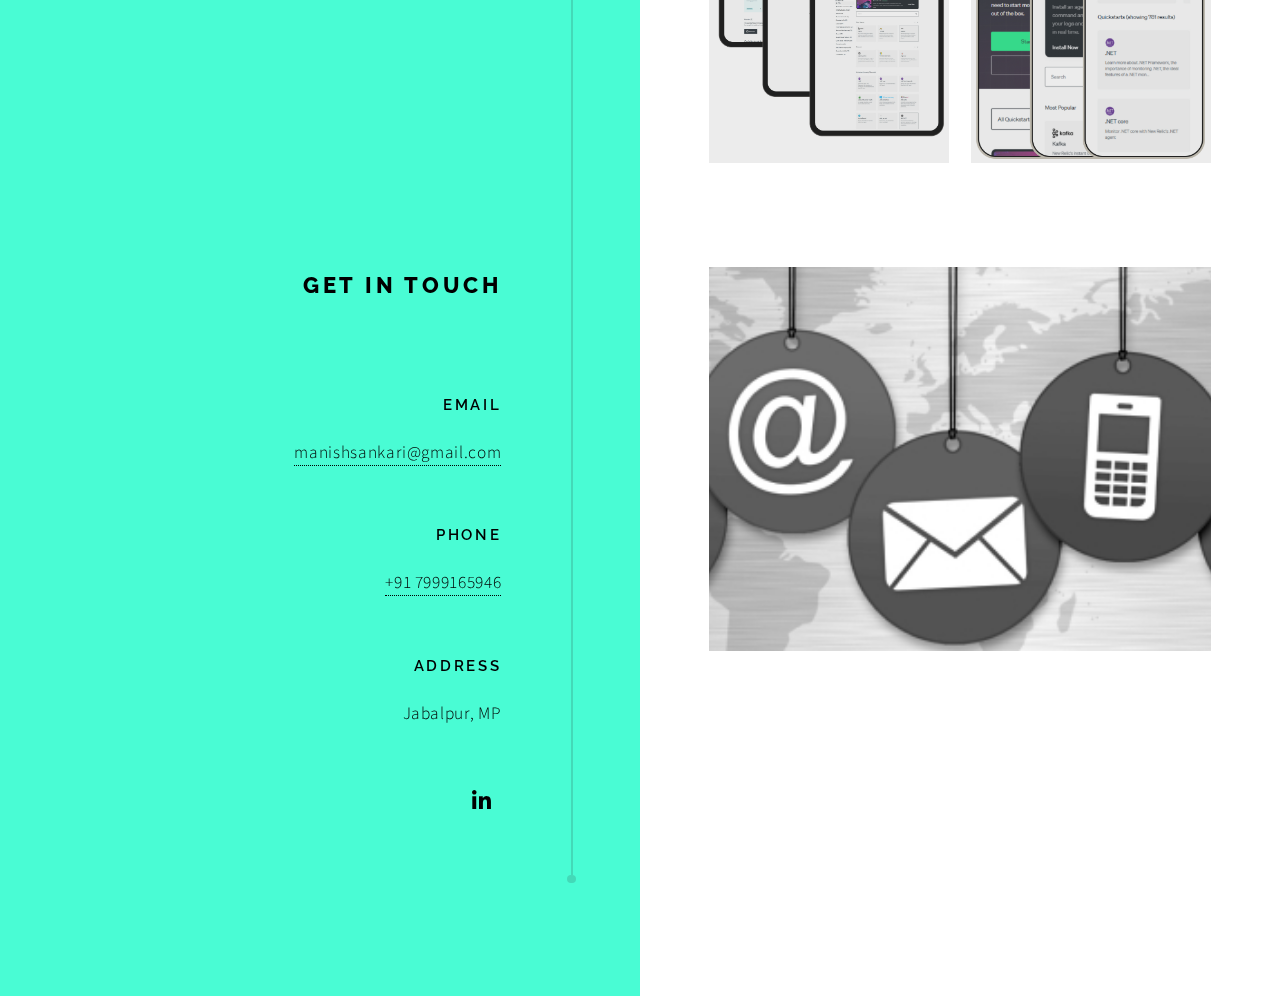
==== commit 1e0bb5e0: "favicon" ====
--- a/index.html
+++ b/index.html
@@ -6,6 +6,10 @@
 		<meta name="viewport" content="width=device-width, initial-scale=1, user-scalable=no" />
 		<meta name="description" content="" />
 		<meta name="keywords" content="" />
+		<link rel="apple-touch-icon" sizes="180x180" href="/apple-touch-icon.png">
+<link rel="icon" type="image/png" sizes="32x32" href="/favicon-32x32.png">
+<link rel="icon" type="image/png" sizes="16x16" href="/favicon-16x16.png">
+<link rel="manifest" href="/site.webmanifest">
 		<link rel="stylesheet" href="assets/css/main.css" />
 	</head>
 	<body class="is-preload">
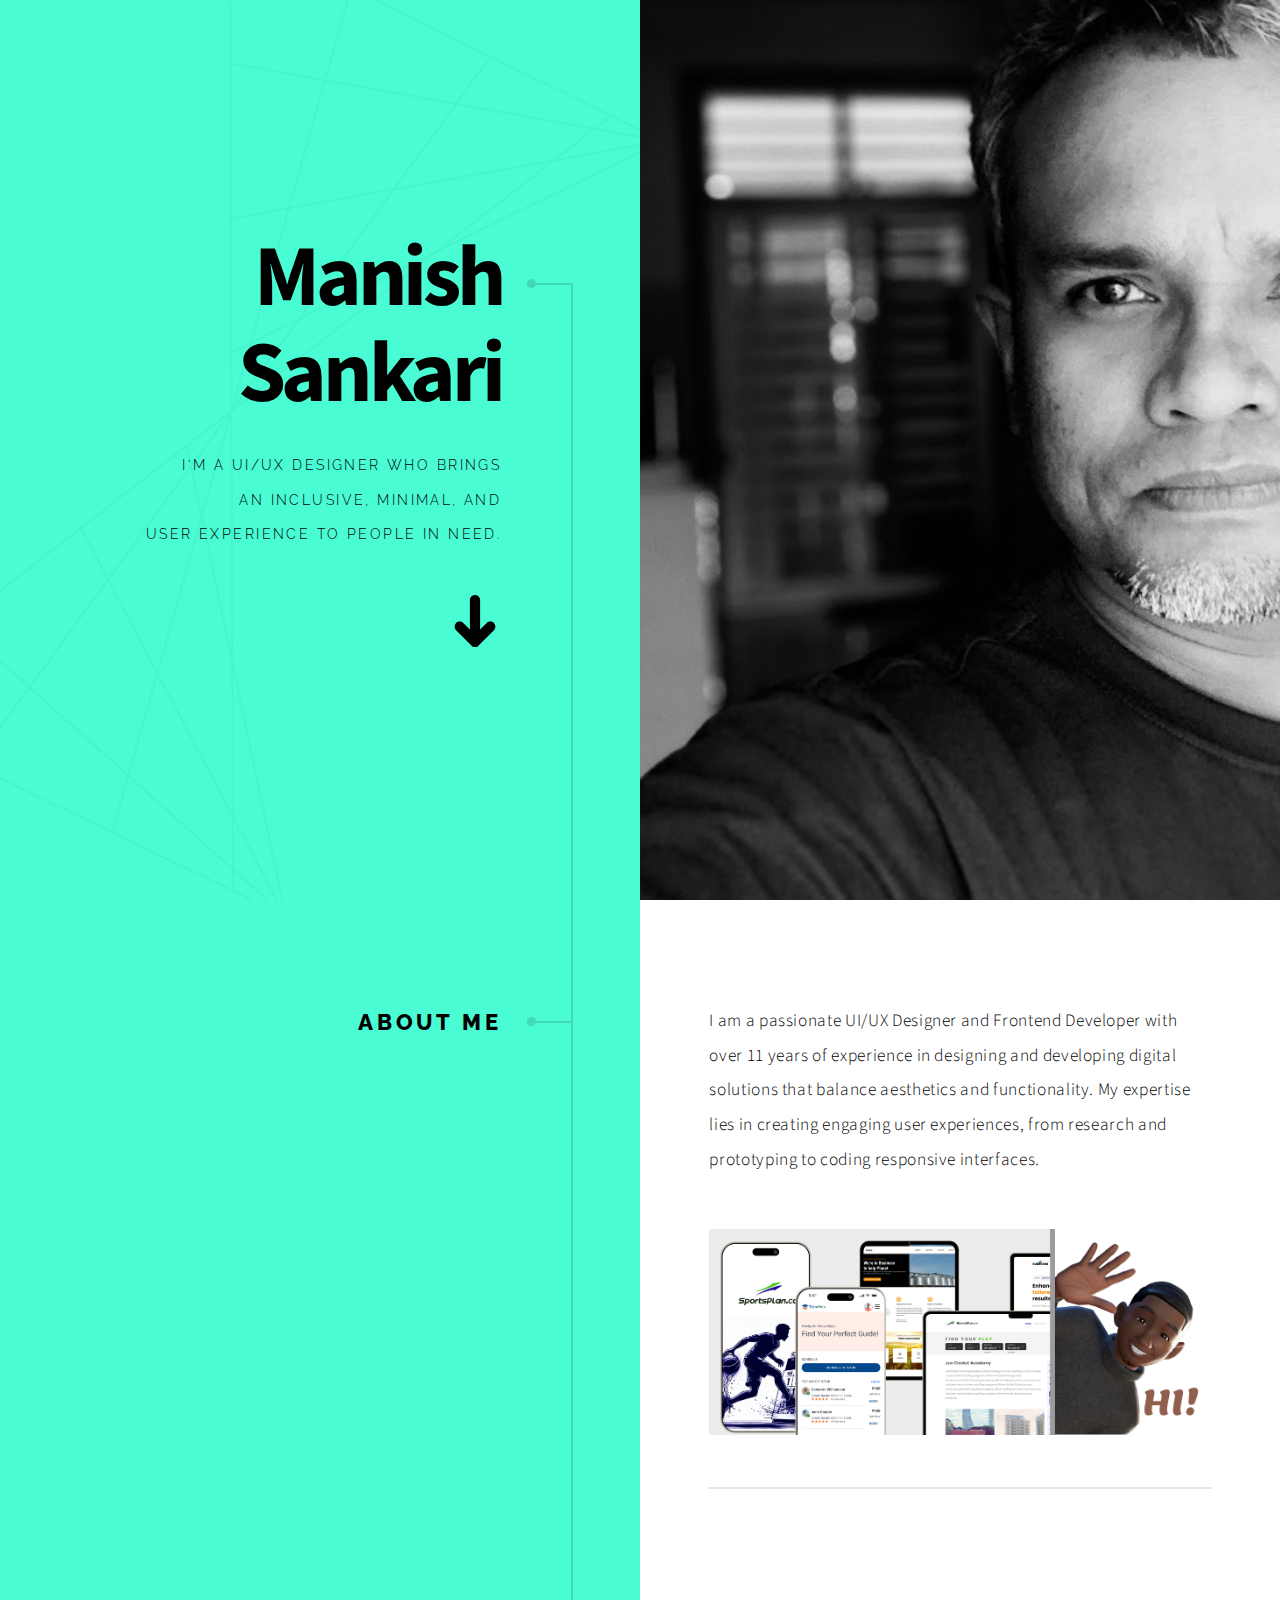
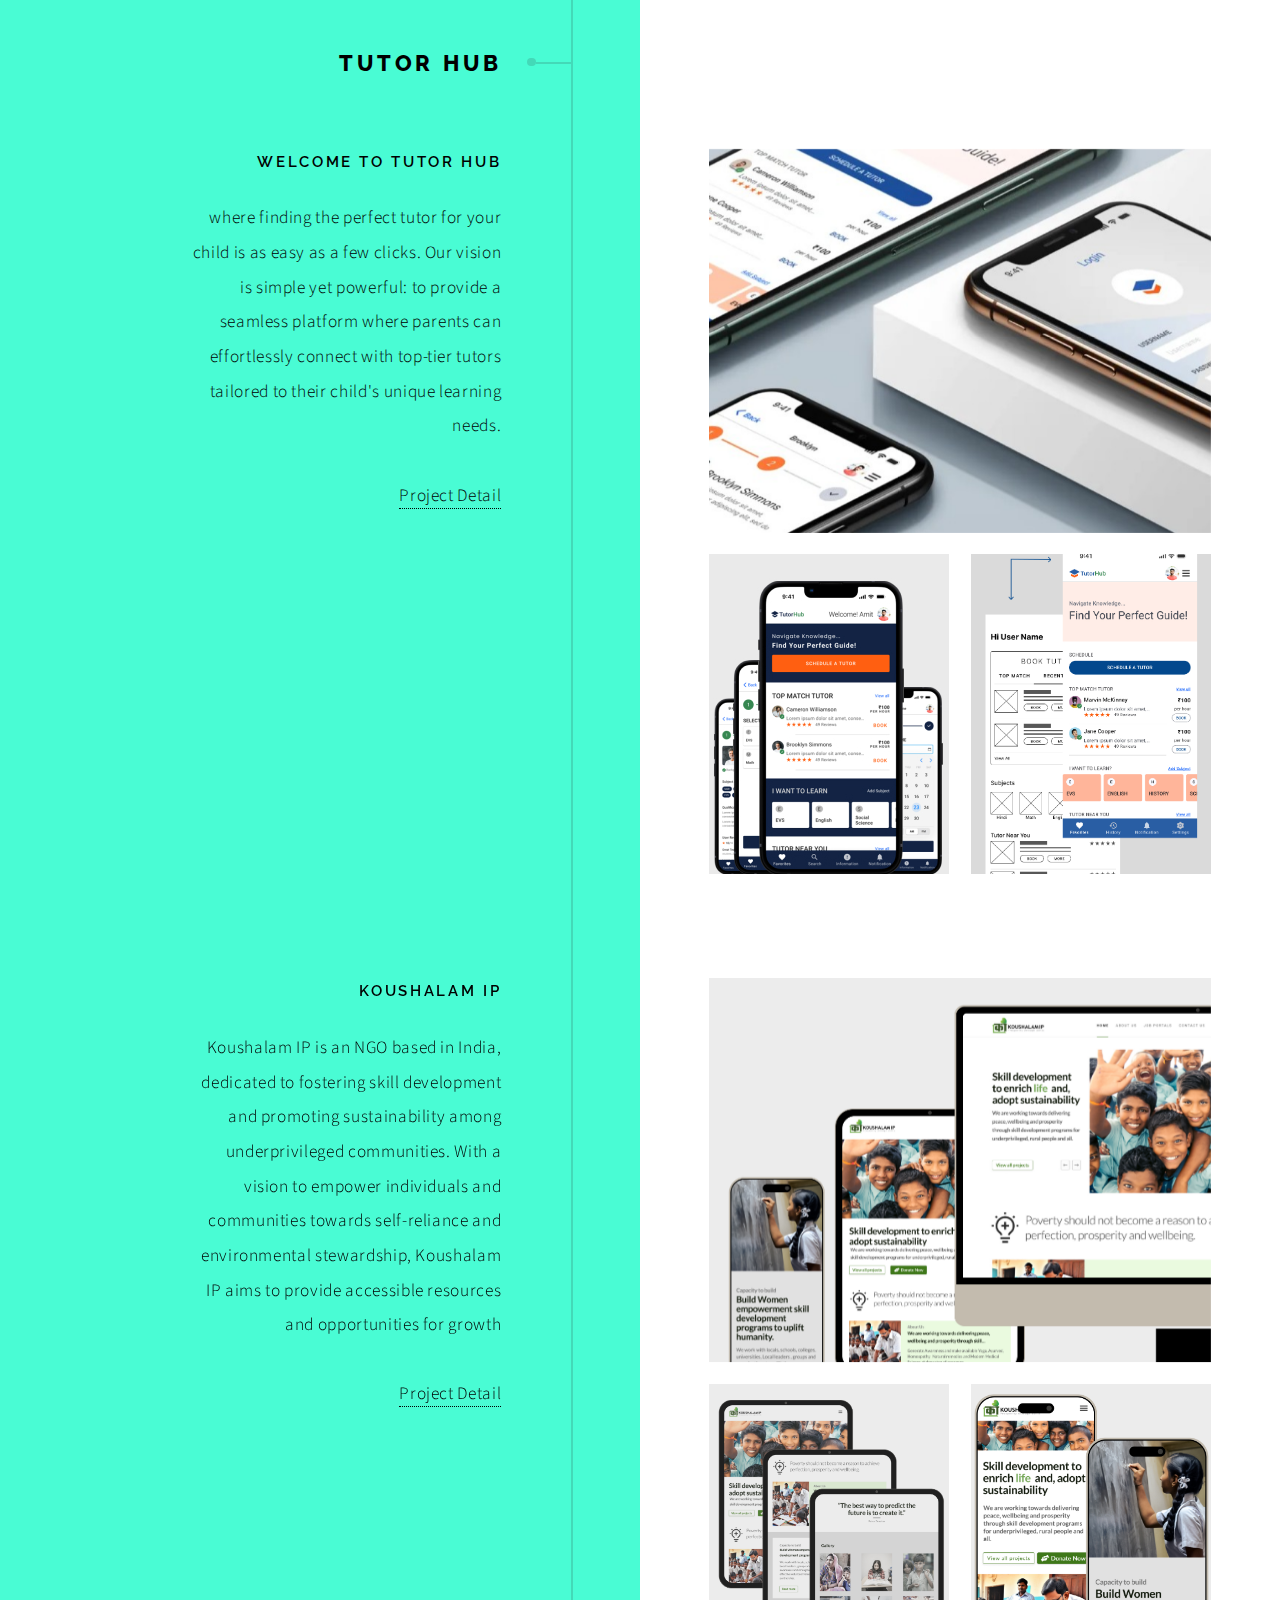
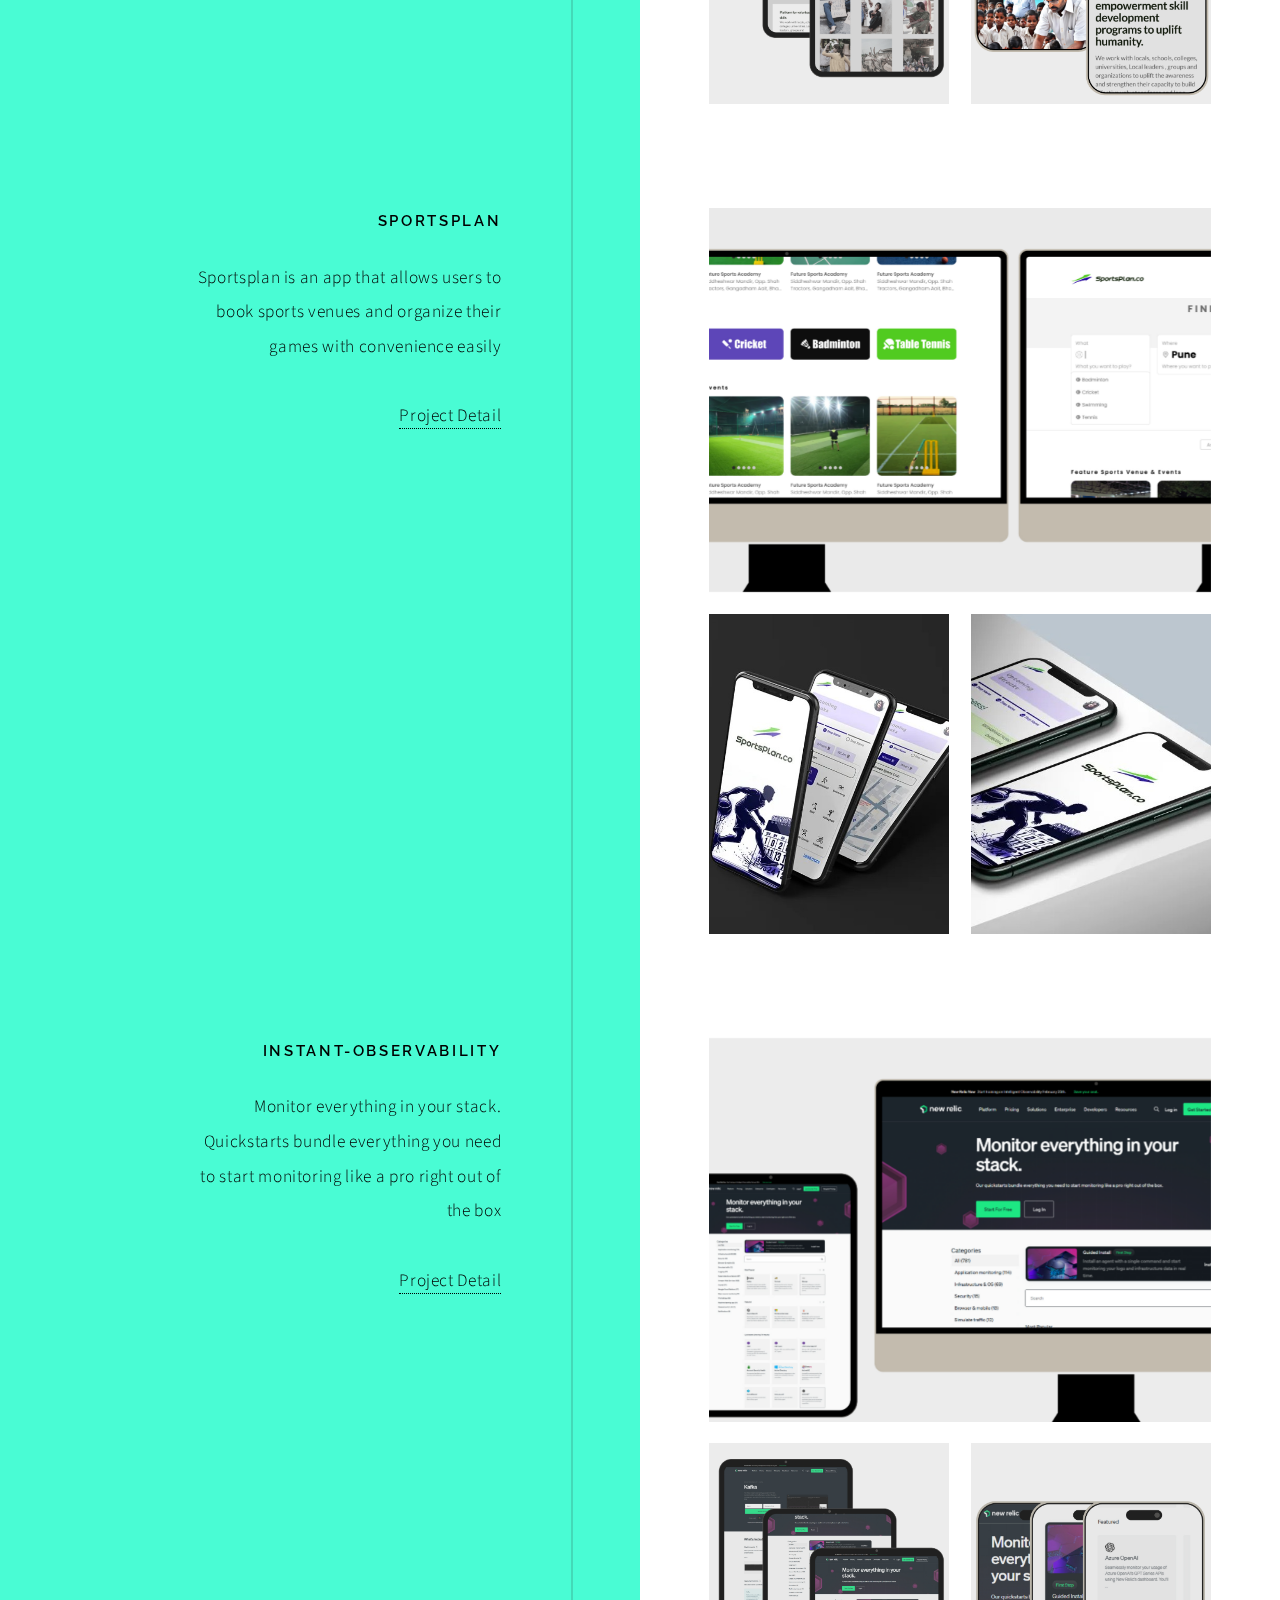
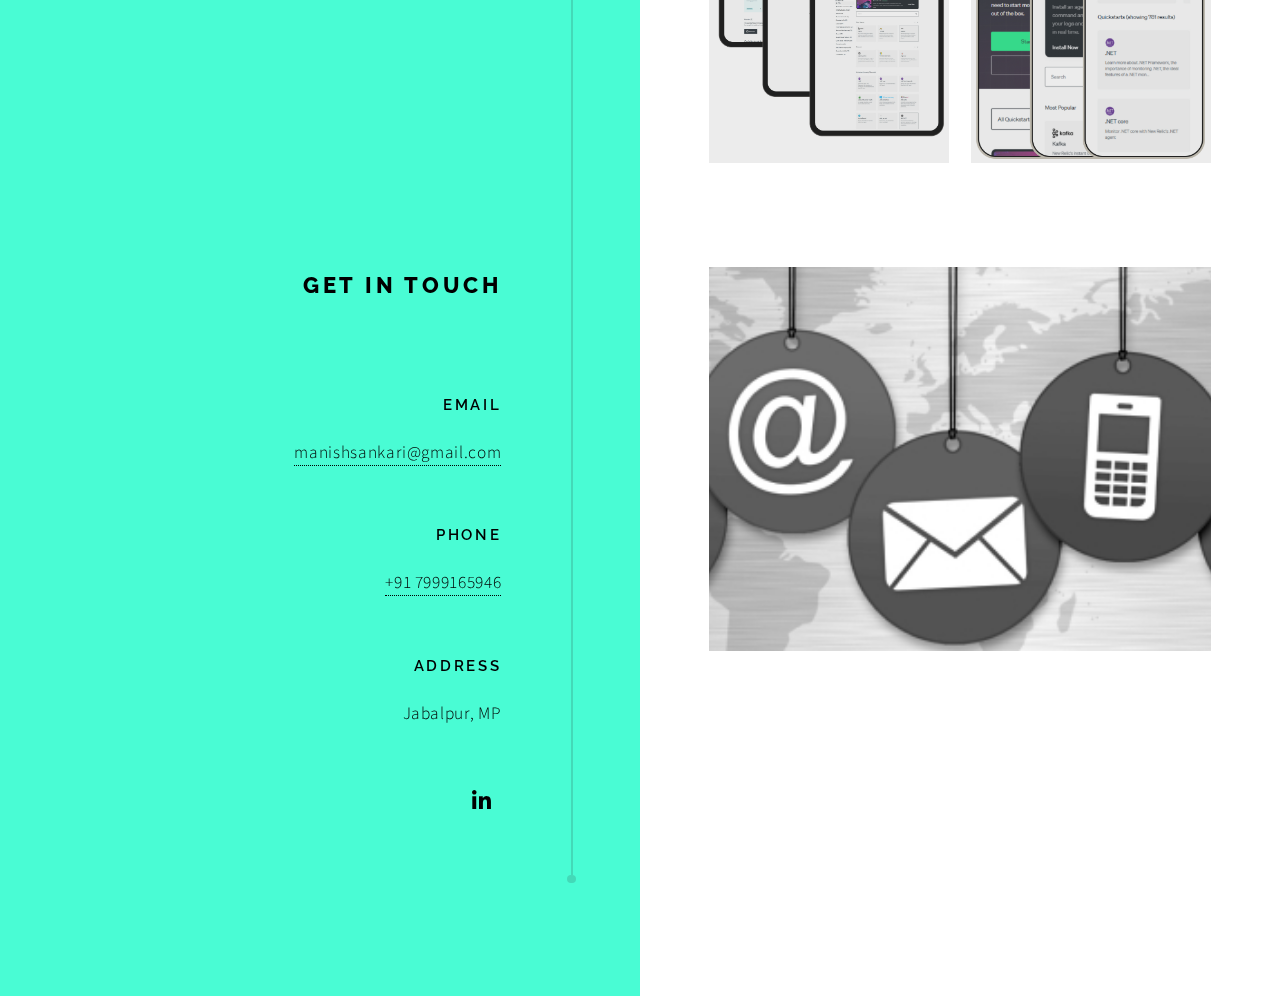
==== commit 093b9794: "teest" ====
--- a/index.html
+++ b/index.html
@@ -39,7 +39,7 @@
 						</header>
 						<div class="content">
 							<p>
-								I am a passionate UI/UX Designer and Frontend Developer with over 11 years of experience in designing and developing digital solutions that balance aesthetics and functionality. My expertise lies in creating engaging user experiences, from research and prototyping to coding responsive interfaces
+								I am a passionate UI/UX Designer and Frontend Developer with over 11 years of experience in designing and developing digital solutions that balance aesthetics and functionality. My expertise lies in creating engaging user experiences, from research and prototyping to coding responsive interfaces.
 							</p>
 							<span class="image main"><img src="images/home-test.png" alt="" /></span>
 							<hr>
